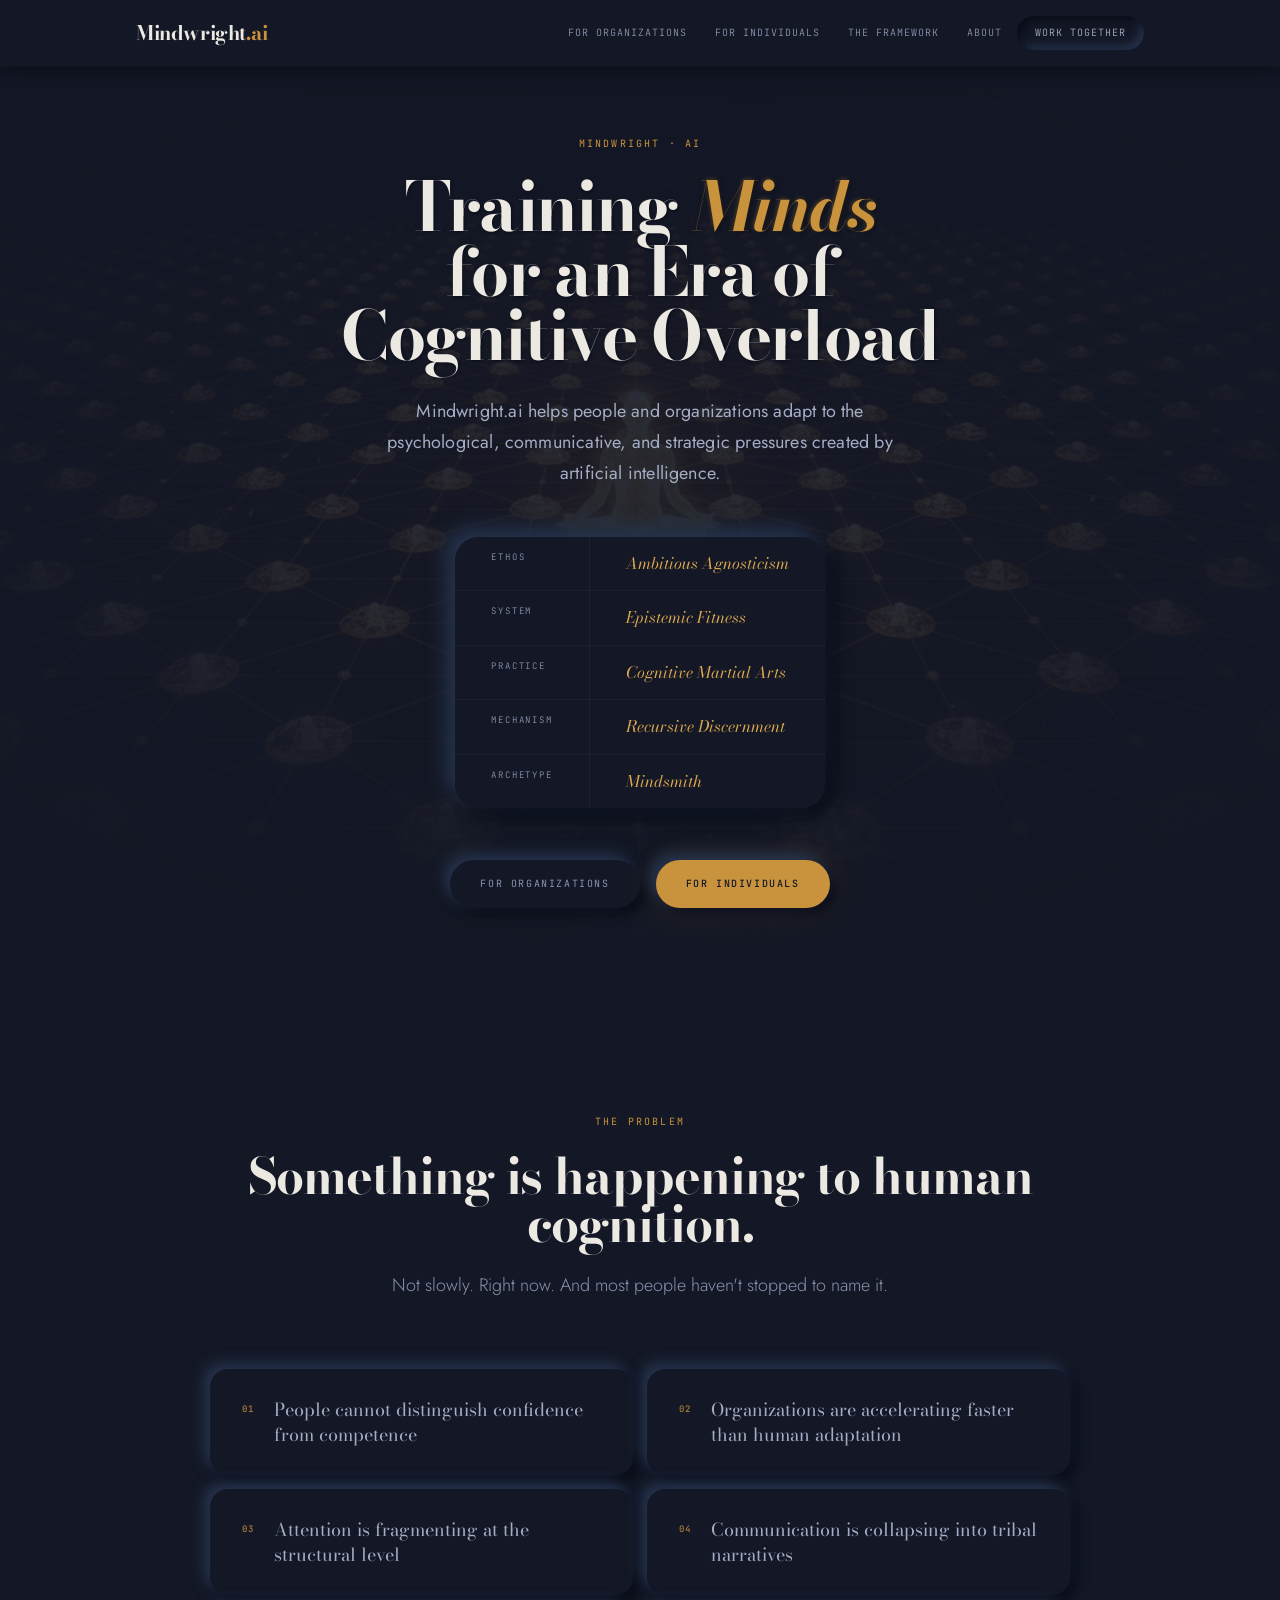
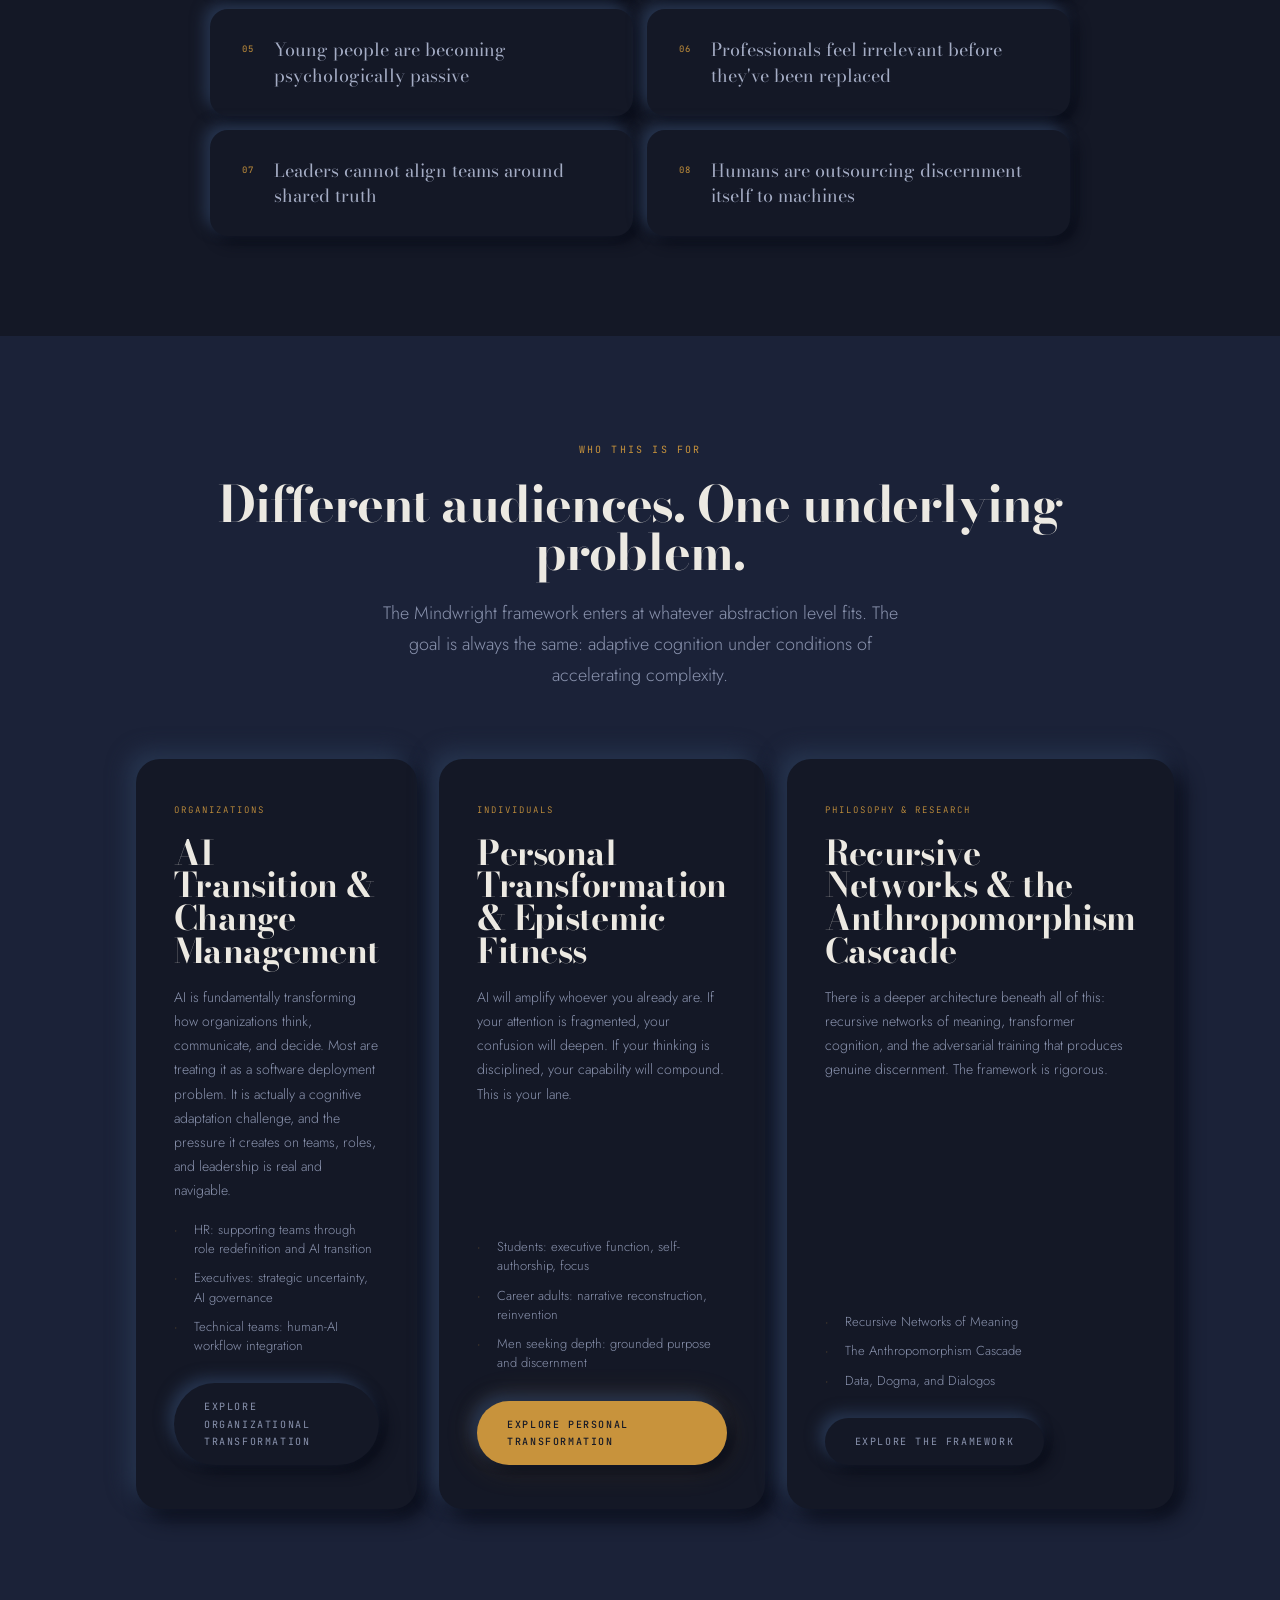
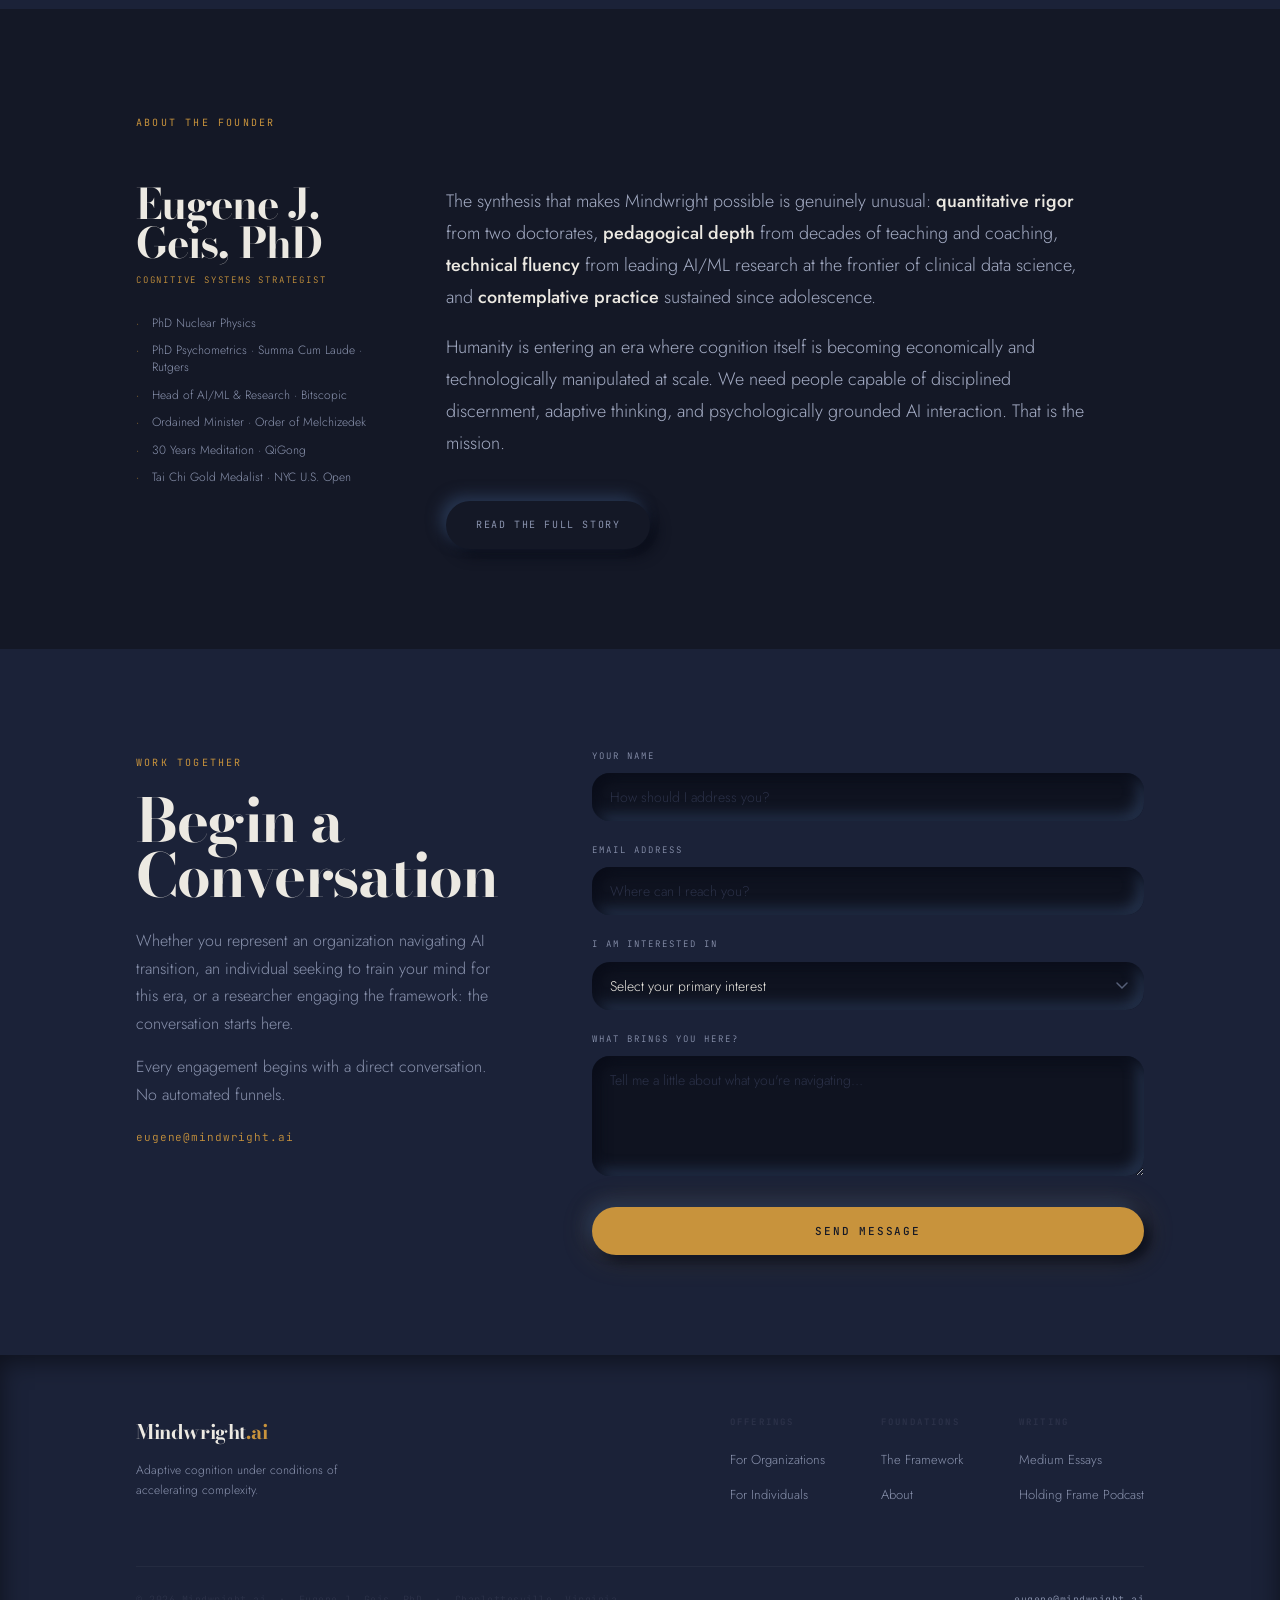
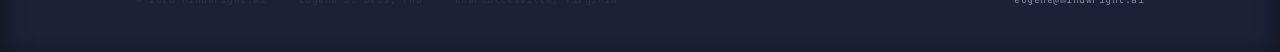
==== index.html @ 3fcb7952 "Reframe messaging, fix contrast, reduce hero scale, fix italic legibility - Reframe org card and HR " ====
<!DOCTYPE html>
<html lang="en">
<head>
  <meta charset="UTF-8">
  <meta name="viewport" content="width=device-width, initial-scale=1.0">
  <title>Mindwright.ai — Adaptive Cognition for the AI Era</title>
  <meta name="description" content="Mindwright.ai helps people and organizations adapt to the psychological, communicative, and strategic pressures created by artificial intelligence.">
  <meta property="og:title" content="Mindwright.ai — Adaptive Cognition for the AI Era">
  <meta property="og:description" content="Training minds for an era of cognitive overload. Epistemic fitness for individuals and organizations.">
  <meta property="og:image" content="https://mindwright.ai/assets/images/hero-home.png">
  <meta property="og:type" content="website">
  <link rel="preconnect" href="https://fonts.googleapis.com">
  <link rel="preconnect" href="https://fonts.gstatic.com" crossorigin>
  <link href="https://fonts.googleapis.com/css2?family=Bodoni+Moda:ital,opsz,wght@0,6..96,400;0,6..96,700;0,6..96,900;1,6..96,400;1,6..96,700&family=Jost:wght@300;400;500&family=JetBrains+Mono:wght@400;500&display=swap" rel="stylesheet">
  <link rel="stylesheet" href="css/style.css">
</head>
<body>

<!-- ═══ NAV ═══ -->
<nav class="site-nav" id="siteNav">
  <div class="nav-inner">
    <a href="index.html" class="nav-brand">Mindwright<span>.ai</span></a>
    <button class="nav-toggle" id="navToggle">Menu</button>
    <ul class="nav-links" id="navLinks">
      <li><a href="organizations.html">For Organizations</a></li>
      <li><a href="personal.html">For Individuals</a></li>
      <li><a href="framework.html">The Framework</a></li>
      <li><a href="about.html">About</a></li>
      <li class="nav-cta"><a href="#contact">Work Together</a></li>
    </ul>
  </div>
</nav>

<!-- ═══ HERO ═══ -->
<section class="hero">
  <div class="hero-bg" style="background-image: url('assets/images/hero-home.png');"></div>
  <div class="container hero-body">
    <div class="eyebrow">Mindwright &middot; ai</div>
    <h1 class="hero-title">
      Training <em>Minds</em><br>
      for an Era of<br>
      Cognitive Overload
    </h1>
    <p class="hero-sub">
      Mindwright.ai helps people and organizations adapt to the psychological,
      communicative, and strategic pressures created by artificial intelligence.
    </p>

    <div class="stack-table" role="table" aria-label="The Mindwright Framework">
      <div class="stack-cell" role="rowheader">Ethos</div>
      <div class="stack-cell" role="cell">Ambitious Agnosticism</div>
      <div class="stack-cell" role="rowheader">System</div>
      <div class="stack-cell" role="cell">Epistemic Fitness</div>
      <div class="stack-cell" role="rowheader">Practice</div>
      <div class="stack-cell" role="cell">Cognitive Martial Arts</div>
      <div class="stack-cell" role="rowheader">Mechanism</div>
      <div class="stack-cell" role="cell">Recursive Discernment</div>
      <div class="stack-cell stack-row-last" role="rowheader">Archetype</div>
      <div class="stack-cell stack-row-last" role="cell">Mindsmith</div>
    </div>

    <div class="btn-group">
      <a href="organizations.html" class="btn btn--ghost">For Organizations</a>
      <a href="personal.html" class="btn btn--primary">For Individuals</a>
    </div>
  </div>
</section>

<!-- ═══ THE PROBLEM ═══ -->
<section class="section">
  <div class="container">
    <div class="section-head">
      <div class="eyebrow">The Problem</div>
      <h2>Something is happening to human cognition.</h2>
      <p>Not slowly. Right now. And most people haven't stopped to name it.</p>
    </div>
    <div class="problem-grid">
      <div class="problem-item">
        <span class="problem-marker">01</span>
        <p>People cannot distinguish confidence from competence</p>
      </div>
      <div class="problem-item">
        <span class="problem-marker">02</span>
        <p>Organizations are accelerating faster than human adaptation</p>
      </div>
      <div class="problem-item">
        <span class="problem-marker">03</span>
        <p>Attention is fragmenting at the structural level</p>
      </div>
      <div class="problem-item">
        <span class="problem-marker">04</span>
        <p>Communication is collapsing into tribal narratives</p>
      </div>
      <div class="problem-item">
        <span class="problem-marker">05</span>
        <p>Young people are becoming psychologically passive</p>
      </div>
      <div class="problem-item">
        <span class="problem-marker">06</span>
        <p>Professionals feel irrelevant before they've been replaced</p>
      </div>
      <div class="problem-item">
        <span class="problem-marker">07</span>
        <p>Leaders cannot align teams around shared truth</p>
      </div>
      <div class="problem-item">
        <span class="problem-marker">08</span>
        <p>Humans are outsourcing discernment itself to machines</p>
      </div>
    </div>
  </div>
</section>

<!-- ═══ WHO THIS IS FOR ═══ -->
<section class="section section--dark">
  <div class="container">
    <div class="section-head">
      <div class="eyebrow">Who This Is For</div>
      <h2>Different audiences. One underlying problem.</h2>
      <p>The Mindwright framework enters at whatever abstraction level fits. The goal is always the same: adaptive cognition under conditions of accelerating complexity.</p>
    </div>
    <div class="card-grid">

      <div class="card">
        <div class="card-tag">Organizations</div>
        <h3>AI Transition &amp; Change Management</h3>
        <p>AI is fundamentally transforming how organizations think, communicate, and decide. Most are treating it as a software deployment problem. It is actually a cognitive adaptation challenge, and the pressure it creates on teams, roles, and leadership is real and navigable.</p>
        <ul>
          <li>HR: supporting teams through role redefinition and AI transition</li>
          <li>Executives: strategic uncertainty, AI governance</li>
          <li>Technical teams: human-AI workflow integration</li>
        </ul>
        <a href="organizations.html" class="btn btn--ghost">Explore Organizational Transformation</a>
      </div>

      <div class="card">
        <div class="card-tag">Individuals</div>
        <h3>Personal Transformation &amp; Epistemic Fitness</h3>
        <p>AI will amplify whoever you already are. If your attention is fragmented, your confusion will deepen. If your thinking is disciplined, your capability will compound. This is your lane.</p>
        <ul>
          <li>Students: executive function, self-authorship, focus</li>
          <li>Career adults: narrative reconstruction, reinvention</li>
          <li>Men seeking depth: grounded purpose and discernment</li>
        </ul>
        <a href="personal.html" class="btn btn--primary">Explore Personal Transformation</a>
      </div>

      <div class="card">
        <div class="card-tag">Philosophy &amp; Research</div>
        <h3>Recursive Networks &amp; the Anthropomorphism Cascade</h3>
        <p>There is a deeper architecture beneath all of this: recursive networks of meaning, transformer cognition, and the adversarial training that produces genuine discernment. The framework is rigorous.</p>
        <ul>
          <li>Recursive Networks of Meaning</li>
          <li>The Anthropomorphism Cascade</li>
          <li>Data, Dogma, and Dialogos</li>
        </ul>
        <a href="framework.html" class="btn btn--ghost">Explore the Framework</a>
      </div>

    </div>
  </div>
</section>

<!-- ═══ ABOUT THE FOUNDER ═══ -->
<section class="section">
  <div class="container">
    <div class="eyebrow text-center">About the Founder</div>
    <div class="about-strip mt-32">
      <div class="about-strip-meta">
        <div class="name">Eugene J.<br>Geis, PhD</div>
        <div class="title-tag">Cognitive Systems Strategist</div>
        <ul class="cred-list">
          <li>PhD Nuclear Physics</li>
          <li>PhD Psychometrics &middot; Summa Cum Laude &middot; Rutgers</li>
          <li>Head of AI/ML &amp; Research &middot; Bitscopic</li>
          <li>Ordained Minister &middot; Order of Melchizedek</li>
          <li>30 Years Meditation &middot; QiGong</li>
          <li>Tai Chi Gold Medalist &middot; NYC U.S. Open</li>
        </ul>
      </div>
      <div class="about-strip-text">
        <p>
          The synthesis that makes Mindwright possible is genuinely unusual:
          <strong>quantitative rigor</strong> from two doctorates,
          <strong>pedagogical depth</strong> from decades of teaching and coaching,
          <strong>technical fluency</strong> from leading AI/ML research at the frontier of clinical data science,
          and <strong>contemplative practice</strong> sustained since adolescence.
        </p>
        <p>
          Humanity is entering an era where cognition itself is becoming economically and technologically manipulated at scale. We need people capable of disciplined discernment, adaptive thinking, and psychologically grounded AI interaction. That is the mission.
        </p>
        <a href="about.html" class="btn btn--ghost mt-24">Read the Full Story</a>
      </div>
    </div>
  </div>
</section>

<!-- ═══ CONTACT ═══ -->
<section class="section section--dark" id="contact">
  <div class="container">
    <div class="contact-wrap">
      <div class="contact-intro">
        <div class="eyebrow">Work Together</div>
        <h2>Begin a Conversation</h2>
        <p>
          Whether you represent an organization navigating AI transition, an individual seeking to train your mind for this era, or a researcher engaging the framework: the conversation starts here.
        </p>
        <p>
          Every engagement begins with a direct conversation. No automated funnels.
        </p>
        <a href="mailto:eugene@mindwright.ai" class="email-link">eugene@mindwright.ai</a>
      </div>
      <div>
        <form id="contactForm">
          <div class="form-field">
            <label for="name">Your Name</label>
            <input type="text" id="name" name="name" required placeholder="How should I address you?">
          </div>
          <div class="form-field">
            <label for="email">Email Address</label>
            <input type="email" id="email" name="email" required placeholder="Where can I reach you?">
          </div>
          <div class="form-field">
            <label for="interest">I am interested in</label>
            <select id="interest" name="interest">
              <option value="">Select your primary interest</option>
              <option value="Organizational transformation">Organizational transformation</option>
              <option value="Executive coaching">Executive coaching</option>
              <option value="AI change management">AI change management</option>
              <option value="Student development">Student development</option>
              <option value="Career transformation">Career transformation</option>
              <option value="Cognitive martial arts / personal practice">Cognitive martial arts / personal practice</option>
              <option value="Speaking engagement">Speaking engagement</option>
              <option value="Workshop">Workshop</option>
              <option value="Research / framework">Research / framework</option>
            </select>
          </div>
          <div class="form-field">
            <label for="message">What brings you here?</label>
            <textarea id="message" name="message" rows="4" placeholder="Tell me a little about what you're navigating&hellip;"></textarea>
          </div>
          <button type="submit" class="btn btn--primary form-btn" id="submitBtn">Send Message</button>
        </form>
        <div class="form-success" id="formSuccess">
          <h3>Message received.</h3>
          <p>Thank you for reaching out. I will be in touch within 24 hours to continue this conversation.</p>
        </div>
        <div class="form-error" id="formError">
          <h3>Something went wrong.</h3>
          <p>Please try again, or email directly at <a href="mailto:eugene@mindwright.ai">eugene@mindwright.ai</a>.</p>
        </div>
      </div>
    </div>
  </div>
</section>

<!-- ═══ FOOTER ═══ -->
<footer class="site-footer">
  <div class="container">
    <div class="footer-inner">
      <div class="footer-brand">
        <div class="brand-name">Mindwright<span>.ai</span></div>
        <p>Adaptive cognition under conditions of accelerating complexity.</p>
      </div>
      <nav class="footer-nav" aria-label="Footer navigation">
        <div class="footer-nav-col">
          <h4>Offerings</h4>
          <ul>
            <li><a href="organizations.html">For Organizations</a></li>
            <li><a href="personal.html">For Individuals</a></li>
          </ul>
        </div>
        <div class="footer-nav-col">
          <h4>Foundations</h4>
          <ul>
            <li><a href="framework.html">The Framework</a></li>
            <li><a href="about.html">About</a></li>
          </ul>
        </div>
        <div class="footer-nav-col">
          <h4>Writing</h4>
          <ul>
            <li><a href="https://medium.com/@eugene.geis" target="_blank" rel="noopener">Medium Essays</a></li>
            <li><a href="https://holdingframepodcast.com" target="_blank" rel="noopener">Holding Frame Podcast</a></li>
          </ul>
        </div>
      </nav>
    </div>
    <div class="footer-bottom">
      <p>&copy; 2026 Mindwright.ai &nbsp;&middot;&nbsp; Eugene J. Geis, PhD &nbsp;&middot;&nbsp; Charlottesville, Virginia</p>
      <p><a href="mailto:eugene@mindwright.ai">eugene@mindwright.ai</a></p>
    </div>
  </div>
</footer>

<script src="js/main.js"></script>
</body>
</html>
---- css/style.css ----
/* Mindwright.ai — Dark Neumorphism v2 */
/* Typography: Bodoni Moda (display) · Jost (body) · JetBrains Mono (labels) */

/* ── TOKENS ──────────────────────────────────────────── */
:root {
  /* ─ Surface stack ─────────────────────────────────── */
  /* All raised elements share --bg; shadow extrudes them  */
  --bg:             #141826;   /* page floor                    */
  --surface:        #1b2238;   /* lifted sections / nav mobile  */
  --surface-inset:  #0f1320;   /* concave inputs / troughs      */

  /* ─ Neumorphic shadow pair ────────────────────────── */
  /* Spread must straddle --bg with clear differential    */
  --neu-light:      #26344e;   /* highlight face (top-left)     */
  --neu-dark:       #090c18;   /* shadow face (bottom-right)    */

  /* ─ Shadow scales (convex raised) ────────────────── */
  --shadow-xs: -3px -3px 7px var(--neu-light),   3px  3px  7px var(--neu-dark);
  --shadow-sm: -6px -6px 14px var(--neu-light),  6px  6px 14px var(--neu-dark);
  --shadow-md: -9px -9px 20px var(--neu-light),  9px  9px 20px var(--neu-dark);
  --shadow-lg:-13px-13px 28px var(--neu-light), 13px 13px 28px var(--neu-dark);

  /* ─ Inset (concave / pressed) ────────────────────── */
  --inset-sm: inset  4px  4px  9px var(--neu-dark), inset -4px -4px  9px var(--neu-light);
  --inset-md: inset  6px  6px 14px var(--neu-dark), inset -6px -6px 14px var(--neu-light);

  /* ─ Amber ────────────────────────────────────────── */
  --amber:        #c8933c;
  --amber-light:  #dba84f;
  --amber-dim:    rgba(200, 147, 60, 0.10);
  --amber-border: rgba(200, 147, 60, 0.28);
  --amber-glow:   0 0 32px rgba(200, 147, 60, 0.22);

  /* ─ Text ─────────────────────────────────────────── */
  --text:       #ece9e2;   /* warm near-white — 13:1 on --bg   */
  --text-mid:   #a4acc4;   /* medium — 6.5:1 on --bg           */
  --text-muted: #8a93ae;   /* muted — 5.2:1 on --bg (WCAG AA)  */
  --text-dim:   #2b3148;   /* very dim — ornamental only       */

  /* ─ Fonts ────────────────────────────────────────── */
  --font-display: 'Bodoni Moda', 'Times New Roman', Georgia, serif;
  --font-body:    'Jost', system-ui, sans-serif;
  --font-mono:    'JetBrains Mono', 'Consolas', monospace;

  /* ─ Geometry ─────────────────────────────────────── */
  --radius-sm:  10px;
  --radius:     18px;
  --radius-lg:  24px;
  --radius-xl:  32px;
  --radius-pill: 999px;

  /* ─ Layout ───────────────────────────────────────── */
  --max-w:    1080px;
  --max-text: 720px;

  /* ─ Motion ───────────────────────────────────────── */
  --ease:     cubic-bezier(0.22, 0.61, 0.36, 1);
  --ease-out: cubic-bezier(0.16, 1, 0.3, 1);
  --dur-fast: 160ms;
  --dur-mid:  250ms;
  --dur-slow: 380ms;
}

/* ── RESET ───────────────────────────────────────────── */
*, *::before, *::after { box-sizing: border-box; margin: 0; padding: 0; }
html { -webkit-font-smoothing: antialiased; -moz-osx-font-smoothing: grayscale; scroll-behavior: smooth; }
body {
  background: var(--bg);
  color: var(--text);
  font-family: var(--font-body);
  font-weight: 300;
  font-size: 15px;
  line-height: 1.72;
  overflow-x: hidden;
}
img { display: block; max-width: 100%; }
a { color: inherit; text-decoration: none; cursor: pointer; }
ul, ol { list-style: none; }

/* ── LAYOUT ──────────────────────────────────────────── */
.container {
  max-width: var(--max-w);
  margin: 0 auto;
  padding: 0 36px;
}
.container--text {
  max-width: var(--max-text);
  margin: 0 auto;
  padding: 0 36px;
}
@media (max-width: 600px) {
  .container, .container--text { padding: 0 22px; }
}

/* ── NAV ─────────────────────────────────────────────── */
.site-nav {
  position: fixed;
  top: 0; left: 0; right: 0;
  z-index: 100;
  background: var(--bg);
  box-shadow: 0 4px 20px var(--neu-dark), 0 1px 0 rgba(255,255,255,0.03);
  transition: box-shadow var(--dur-slow) var(--ease);
}
.site-nav.scrolled {
  box-shadow: 0 6px 28px var(--neu-dark), 0 1px 0 var(--amber-border), var(--amber-glow);
}
.nav-inner {
  max-width: var(--max-w);
  margin: 0 auto;
  padding: 0 36px;
  height: 66px;
  display: flex;
  align-items: center;
}
.nav-brand {
  font-family: var(--font-display);
  font-size: 20px;
  font-weight: 700;
  letter-spacing: -0.02em;
  color: var(--text);
  flex-shrink: 0;
  margin-right: auto;
}
.nav-brand span { color: var(--amber); }
.nav-links {
  display: flex;
  align-items: center;
  gap: 2px;
}
.nav-links li a {
  font-family: var(--font-mono);
  font-size: 10px;
  letter-spacing: 0.10em;
  text-transform: uppercase;
  color: var(--text-muted);
  padding: 8px 13px;
  border-radius: var(--radius-sm);
  transition: color var(--dur-fast), box-shadow var(--dur-mid) var(--ease);
  white-space: nowrap;
  display: block;
}
.nav-links li a:hover,
.nav-links li a.active {
  color: var(--text-mid);
  box-shadow: var(--inset-sm);
}
.nav-links .nav-cta a {
  color: var(--amber);
  box-shadow: var(--shadow-xs);
  border-radius: var(--radius-pill);
  padding: 8px 18px;
}
.nav-links .nav-cta a:hover {
  color: var(--amber-light);
  box-shadow: var(--shadow-sm), var(--amber-glow);
}
.nav-toggle {
  display: none;
  background: var(--bg);
  border: none;
  color: var(--text-muted);
  padding: 8px 16px;
  font-family: var(--font-mono);
  font-size: 9px;
  font-weight: 500;
  letter-spacing: 0.16em;
  text-transform: uppercase;
  cursor: pointer;
  border-radius: var(--radius-sm);
  box-shadow: var(--shadow-xs);
  transition: box-shadow var(--dur-fast), color var(--dur-fast);
}
.nav-toggle:active { box-shadow: var(--inset-sm); color: var(--text); }
@media (max-width: 860px) {
  .nav-toggle { display: block; }
  .nav-links {
    display: none;
    position: absolute;
    top: 66px; left: 0; right: 0;
    background: var(--surface);
    box-shadow: var(--shadow-md);
    flex-direction: column;
    align-items: stretch;
    padding: 16px 0;
    gap: 0;
  }
  .nav-links.open { display: flex; }
  .nav-links li a {
    padding: 14px 32px;
    border-radius: 0;
    box-shadow: none;
    font-size: 11px;
  }
  .nav-links li a:hover,
  .nav-links li a.active { box-shadow: none; color: var(--amber); background: rgba(200,147,60,0.06); }
  .nav-links .nav-cta { padding: 12px 24px; }
  .nav-links .nav-cta a { border-radius: var(--radius-pill); box-shadow: var(--shadow-xs); text-align: center; }
  .nav-inner { padding: 0 22px; }
}

/* ── DIVIDER RULE ────────────────────────────────────── */
.rule {
  display: flex;
  align-items: center;
  gap: 16px;
  opacity: 0.40;
}
.rule::before, .rule::after {
  content: '';
  flex: 1;
  height: 1px;
  background: linear-gradient(to right, transparent, var(--amber), transparent);
}
.rule-dot {
  width: 6px; height: 6px;
  border-radius: 50%;
  background: var(--bg);
  flex-shrink: 0;
  box-shadow: var(--shadow-xs);
}

/* ── EYEBROW ─────────────────────────────────────────── */
.eyebrow {
  display: inline-block;
  font-family: var(--font-mono);
  font-size: 10px;
  font-weight: 400;
  letter-spacing: 0.22em;
  text-transform: uppercase;
  color: var(--amber);
  margin-bottom: 22px;
}

/* ── HERO ────────────────────────────────────────────── */
.hero {
  min-height: 100vh;
  display: flex;
  flex-direction: column;
  justify-content: center;
  padding-top: 130px;
  padding-bottom: 100px;
  position: relative;
  overflow: hidden;
}
.hero--short {
  min-height: 54vh;
  padding-top: 148px;
  padding-bottom: 76px;
}
.hero-bg {
  position: absolute;
  inset: 0;
  background-size: cover;
  background-position: center;
  opacity: 0.09;
  z-index: 0;
}
.hero-bg::after {
  content: '';
  position: absolute;
  inset: 0;
  background:
    radial-gradient(ellipse 80% 60% at 50% 50%, transparent 30%, var(--bg) 80%),
    linear-gradient(to bottom, var(--bg) 0%, transparent 25%, transparent 70%, var(--bg) 100%);
}
.hero-body {
  position: relative;
  z-index: 1;
  text-align: center;
}

/* Hero title — Bodoni Moda, editorial scale */
.hero-title {
  font-family: var(--font-display);
  font-size: clamp(36px, 5.5vw, 68px);
  font-weight: 700;
  line-height: 0.95;
  letter-spacing: -0.025em;
  margin-bottom: 28px;
  /* Subtle neumorphic text relief */
  text-shadow:
    -1px -1px 0 rgba(255,255,255,0.03),
     1px  1px 3px var(--neu-dark);
}
.hero-title em {
  font-style: italic;
  font-weight: 700;
  color: var(--amber);
  text-shadow:
    -1px -1px 4px rgba(200, 147, 60, 0.30),
     1px  1px 4px rgba(0, 0, 0, 0.5);
}

/* Hero subtitle — Jost, readable */
.hero-sub {
  font-family: var(--font-body);
  font-size: clamp(15px, 1.8vw, 18px);
  font-weight: 400;
  color: var(--text-mid);
  max-width: 540px;
  margin: 0 auto 48px;
  line-height: 1.72;
  letter-spacing: 0.01em;
}

/* ── FRAMEWORK STACK ─────────────────────────────────── */
.stack-table {
  display: inline-grid;
  grid-template-columns: auto auto;
  overflow: hidden;
  margin: 0 auto 52px;
  text-align: left;
  border-radius: var(--radius-lg);
  box-shadow: var(--shadow-md);
  background: var(--bg);
}
.stack-cell {
  padding: 13px 36px;
  background: var(--bg);
  border-bottom: 1px solid rgba(255,255,255,0.035);
}
.stack-row-last { border-bottom: none; }
.stack-cell:nth-child(odd) {
  font-family: var(--font-mono);
  font-size: 9px;
  letter-spacing: 0.20em;
  text-transform: uppercase;
  color: var(--text-muted);
  border-right: 1px solid rgba(255,255,255,0.04);
  min-width: 130px;
}
.stack-cell:nth-child(even) {
  font-family: var(--font-display);
  font-size: 16px;
  font-weight: 400;
  font-style: italic;
  color: var(--amber-light);
}
@media (max-width: 480px) {
  .stack-table { grid-template-columns: 1fr; border-radius: var(--radius); }
  .stack-cell:nth-child(odd) { border-right: none; padding-bottom: 4px; padding-top: 16px; }
  .stack-cell:nth-child(even) { padding-top: 2px; }
}

/* ── BUTTONS ─────────────────────────────────────────── */
.btn {
  display: inline-flex;
  align-items: center;
  gap: 8px;
  font-family: var(--font-mono);
  font-size: 10px;
  font-weight: 400;
  letter-spacing: 0.16em;
  text-transform: uppercase;
  padding: 15px 30px;
  border-radius: var(--radius-pill);
  border: none;
  cursor: pointer;
  transition:
    box-shadow var(--dur-mid) var(--ease-out),
    transform   var(--dur-fast) var(--ease),
    color       var(--dur-fast),
    background  var(--dur-fast);
}
.btn--primary {
  background: var(--amber);
  color: var(--bg);
  font-weight: 500;
  box-shadow: var(--shadow-sm), var(--amber-glow);
}
.btn--primary:hover {
  background: var(--amber-light);
  box-shadow: var(--shadow-md), 0 0 44px rgba(200, 147, 60, 0.32);
  transform: translateY(-2px);
}
.btn--primary:active {
  box-shadow: var(--inset-sm);
  transform: translateY(0);
}
.btn--ghost {
  background: var(--bg);
  color: var(--text-muted);
  box-shadow: var(--shadow-sm);
}
.btn--ghost:hover {
  color: var(--amber);
  box-shadow: var(--shadow-md), 0 0 24px rgba(200, 147, 60, 0.12);
  transform: translateY(-1px);
}
.btn--ghost:active {
  box-shadow: var(--inset-sm);
  color: var(--text-mid);
  transform: translateY(0);
}
.btn-group {
  display: flex;
  flex-wrap: wrap;
  gap: 16px;
  justify-content: center;
}

/* ── SECTIONS ────────────────────────────────────────── */
.section { padding: 100px 0; }
.section--tight { padding: 68px 0; }
.section--dark { background: var(--surface); }
.section-head {
  text-align: center;
  margin-bottom: 68px;
}
.section-head h2 {
  font-family: var(--font-display);
  font-size: clamp(28px, 4vw, 50px);
  font-weight: 700;
  line-height: 0.96;
  letter-spacing: -0.022em;
  margin-bottom: 22px;
}
.section-head p {
  font-family: var(--font-body);
  font-size: clamp(15px, 1.8vw, 18px);
  color: var(--text-muted);
  max-width: 520px;
  margin: 0 auto;
  line-height: 1.72;
}

/* ── PROBLEM GRID ────────────────────────────────────── */
.problem-grid {
  display: grid;
  grid-template-columns: repeat(2, 1fr);
  gap: 14px;
  max-width: 860px;
  margin: 0 auto;
}
.problem-item {
  background: var(--bg);
  padding: 28px 32px;
  display: flex;
  gap: 20px;
  align-items: flex-start;
  border-radius: var(--radius);
  box-shadow: var(--shadow-sm);
  transition: box-shadow var(--dur-mid) var(--ease-out), transform var(--dur-fast);
}
.problem-item:hover {
  box-shadow: var(--shadow-md), 0 0 24px rgba(200, 147, 60, 0.08);
  transform: translateY(-2px);
}
.problem-marker {
  font-family: var(--font-mono);
  font-size: 9px;
  font-weight: 500;
  letter-spacing: 0.10em;
  color: var(--amber);
  margin-top: 5px;
  flex-shrink: 0;
  opacity: 0.85;
}
.problem-item p {
  font-family: var(--font-display);
  font-size: 18px;
  font-weight: 400;
  color: var(--text-mid);
  line-height: 1.40;
}
@media (max-width: 640px) {
  .problem-grid { grid-template-columns: 1fr; }
}

/* ── PERSONA / FEATURE CARDS ─────────────────────────── */
.card-grid {
  display: grid;
  grid-template-columns: repeat(3, 1fr);
  gap: 22px;
}
.card-grid--2 { grid-template-columns: repeat(2, 1fr); }
@media (max-width: 820px) {
  .card-grid, .card-grid--2 { grid-template-columns: 1fr; }
}
.card {
  background: var(--bg);
  border-radius: var(--radius-lg);
  padding: 44px 38px;
  display: flex;
  flex-direction: column;
  gap: 18px;
  box-shadow: var(--shadow-md);
  transition: box-shadow var(--dur-mid) var(--ease-out), transform var(--dur-fast);
}
.card:hover {
  box-shadow: var(--shadow-lg), 0 0 40px rgba(200, 147, 60, 0.10);
  transform: translateY(-4px);
}
.card-tag {
  font-family: var(--font-mono);
  font-size: 9px;
  letter-spacing: 0.22em;
  text-transform: uppercase;
  color: var(--amber);
}
.card h3 {
  font-family: var(--font-display);
  font-size: clamp(26px, 3.2vw, 34px);
  font-weight: 700;
  line-height: 0.96;
  letter-spacing: -0.02em;
}
.card p {
  font-family: var(--font-body);
  font-size: 14px;
  color: var(--text-muted);
  line-height: 1.72;
  flex: 1;
}
.card ul { display: flex; flex-direction: column; gap: 10px; }
.card ul li {
  font-size: 13px;
  color: var(--text-muted);
  padding-left: 20px;
  position: relative;
  line-height: 1.48;
}
.card ul li::before {
  content: '·';
  position: absolute;
  left: 0;
  color: var(--amber);
  opacity: 0.6;
}
.card .btn { margin-top: 10px; align-self: flex-start; }

/* ── ABOUT STRIP ─────────────────────────────────────── */
.about-strip {
  display: grid;
  grid-template-columns: 230px 1fr;
  gap: 80px;
  align-items: start;
}
@media (max-width: 760px) { .about-strip { grid-template-columns: 1fr; gap: 36px; } }
.about-strip-meta .name {
  font-family: var(--font-display);
  font-size: clamp(28px, 3.8vw, 42px);
  font-weight: 700;
  line-height: 0.93;
  letter-spacing: -0.025em;
  margin-bottom: 10px;
}
.about-strip-meta .title-tag {
  font-family: var(--font-mono);
  font-size: 9px;
  letter-spacing: 0.20em;
  text-transform: uppercase;
  color: var(--amber);
  margin-bottom: 26px;
}
.about-strip-meta .cred-list { display: flex; flex-direction: column; gap: 10px; }
.about-strip-meta .cred-list li {
  font-size: 12px;
  color: var(--text-muted);
  padding-left: 16px;
  position: relative;
  line-height: 1.45;
}
.about-strip-meta .cred-list li::before {
  content: '·';
  position: absolute;
  left: 0;
  color: var(--amber);
}
.about-strip-text p {
  font-family: var(--font-body);
  font-size: clamp(15px, 1.8vw, 18px);
  color: var(--text-mid);
  line-height: 1.78;
  margin-bottom: 18px;
  max-width: 640px;
}
.about-strip-text p:last-child { margin-bottom: 0; }
.about-strip-text strong { color: var(--text); font-weight: 500; }

/* ── CONTACT ─────────────────────────────────────────── */
.contact-wrap {
  display: grid;
  grid-template-columns: 1fr 1.5fr;
  gap: 88px;
  align-items: start;
}
@media (max-width: 820px) { .contact-wrap { grid-template-columns: 1fr; gap: 44px; } }
.contact-intro h2 {
  font-family: var(--font-display);
  font-size: clamp(36px, 5vw, 60px);
  font-weight: 700;
  line-height: 0.92;
  letter-spacing: -0.025em;
  margin-bottom: 24px;
}
.contact-intro p {
  font-family: var(--font-body);
  font-size: 16px;
  color: var(--text-muted);
  line-height: 1.72;
  margin-bottom: 16px;
}
.contact-intro .email-link {
  font-family: var(--font-mono);
  font-size: 11px;
  letter-spacing: 0.08em;
  color: var(--amber);
  transition: color var(--dur-fast);
}
.contact-intro .email-link:hover { color: var(--amber-light); }

/* Form */
.form-field { margin-bottom: 22px; }
.form-field label {
  display: block;
  font-family: var(--font-mono);
  font-size: 9px;
  letter-spacing: 0.22em;
  text-transform: uppercase;
  color: var(--text-muted);
  margin-bottom: 9px;
}
.form-field input,
.form-field textarea,
.form-field select {
  width: 100%;
  background: var(--surface-inset);
  border: none;
  color: var(--text);
  font-family: var(--font-body);
  font-size: 14px;
  font-weight: 300;
  padding: 14px 18px;
  border-radius: var(--radius);
  box-shadow: var(--inset-md);
  transition: box-shadow var(--dur-mid) var(--ease-out);
  outline: none;
  appearance: none;
  -webkit-appearance: none;
}
.form-field input:focus,
.form-field textarea:focus,
.form-field select:focus {
  box-shadow: var(--inset-md), 0 0 0 1.5px var(--amber-border), var(--amber-glow);
}
.form-field select {
  background-image: url("data:image/svg+xml,%3Csvg xmlns='http://www.w3.org/2000/svg' width='12' height='8' viewBox='0 0 12 8'%3E%3Cpath d='M1 1l5 5 5-5' stroke='%2358617a' stroke-width='1.5' fill='none' stroke-linecap='round'/%3E%3C/svg%3E");
  background-color: var(--surface-inset);
  background-repeat: no-repeat;
  background-position: right 16px center;
  padding-right: 40px;
  cursor: pointer;
}
.form-field select option { background: var(--surface); color: var(--text); }
.form-field textarea { resize: vertical; min-height: 120px; }
.form-field input::placeholder,
.form-field textarea::placeholder { color: var(--text-dim); }
.form-btn { width: 100%; justify-content: center; font-size: 11px; padding: 17px 28px; }
.form-success, .form-error {
  display: none;
  text-align: center;
  padding: 48px 20px;
}
.form-success h3, .form-error h3 {
  font-family: var(--font-display);
  font-size: 30px;
  font-weight: 700;
  margin-bottom: 12px;
}
.form-success h3 { color: var(--amber-light); }
.form-error h3 { color: #c84444; }
.form-success p, .form-error p {
  font-size: 14px;
  color: var(--text-muted);
  line-height: 1.7;
}

/* ── 7 STEPS ─────────────────────────────────────────── */
.steps {
  max-width: 780px;
  margin: 0 auto;
  display: flex;
  flex-direction: column;
  gap: 16px;
}
.step {
  display: flex;
  gap: 36px;
  padding: 38px 42px;
  border-radius: var(--radius-lg);
  background: var(--bg);
  box-shadow: var(--shadow-sm);
  position: relative;
  transition: box-shadow var(--dur-mid) var(--ease-out), transform var(--dur-fast);
}
.step:hover {
  box-shadow: var(--shadow-md), 0 0 28px rgba(200, 147, 60, 0.08);
  transform: translateY(-2px);
}
.step-num {
  width: 52px; height: 52px;
  flex-shrink: 0;
  display: flex;
  align-items: center;
  justify-content: center;
  background: var(--bg);
  border-radius: 50%;
  box-shadow: var(--shadow-xs);
  font-family: var(--font-mono);
  font-size: 11px;
  letter-spacing: 0.08em;
  color: var(--amber);
}
.step-meta { flex: 1; }
.step-label {
  font-family: var(--font-mono);
  font-size: 9px;
  letter-spacing: 0.26em;
  text-transform: uppercase;
  color: var(--amber);
  margin-bottom: 10px;
  opacity: 0.70;
}
.step h3 {
  font-family: var(--font-display);
  font-size: clamp(19px, 2.4vw, 26px);
  font-weight: 700;
  line-height: 1.10;
  letter-spacing: -0.018em;
  margin-bottom: 12px;
}
.step p {
  font-family: var(--font-body);
  font-size: 14px;
  color: var(--text-muted);
  line-height: 1.72;
}
@media (max-width: 640px) { .step { padding: 28px 24px; gap: 20px; } }

/* ── SERVICES ────────────────────────────────────────── */
.services-grid {
  display: grid;
  grid-template-columns: repeat(3, 1fr);
  gap: 22px;
}
@media (max-width: 820px) { .services-grid { grid-template-columns: 1fr; } }
.service-item {
  background: var(--bg);
  padding: 46px 38px;
  border-radius: var(--radius-lg);
  box-shadow: var(--shadow-sm);
  transition: box-shadow var(--dur-mid) var(--ease-out), transform var(--dur-fast);
}
.service-item:hover {
  box-shadow: var(--shadow-md), 0 0 32px rgba(200, 147, 60, 0.10);
  transform: translateY(-3px);
}
.service-item .service-tag {
  font-family: var(--font-mono);
  font-size: 9px;
  letter-spacing: 0.22em;
  text-transform: uppercase;
  color: var(--amber);
  margin-bottom: 16px;
}
.service-item h3 {
  font-family: var(--font-display);
  font-size: clamp(20px, 2.5vw, 26px);
  font-weight: 700;
  letter-spacing: -0.018em;
  line-height: 1.05;
  margin-bottom: 16px;
}
.service-item p {
  font-family: var(--font-body);
  font-size: 13.5px;
  color: var(--text-muted);
  line-height: 1.72;
}

/* ── FRAMEWORK PAGE ──────────────────────────────────── */
.fw-section {
  padding: 84px 0;
  border-bottom: 1px solid rgba(255,255,255,0.04);
}
.fw-section:last-child { border-bottom: none; }
.fw-section h2 {
  font-family: var(--font-display);
  font-size: clamp(30px, 4.5vw, 50px);
  font-weight: 700;
  letter-spacing: -0.022em;
  line-height: 0.95;
  margin-bottom: 28px;
}
.fw-section .lead {
  font-family: var(--font-display);
  font-size: clamp(18px, 2.2vw, 22px);
  font-style: italic;
  font-weight: 400;
  color: var(--text-mid);
  line-height: 1.58;
  max-width: 680px;
  margin-bottom: 34px;
}
.fw-section p {
  font-family: var(--font-body);
  font-size: 14.5px;
  color: var(--text-muted);
  line-height: 1.82;
  max-width: 680px;
  margin-bottom: 18px;
}
.fw-section p:last-child { margin-bottom: 0; }

/* Triad */
.triad {
  display: grid;
  grid-template-columns: repeat(3, 1fr);
  gap: 20px;
  margin: 52px 0;
  max-width: 740px;
}
.triad-item {
  background: var(--bg);
  padding: 38px 28px;
  border-radius: var(--radius-lg);
  box-shadow: var(--shadow-sm);
  transition: box-shadow var(--dur-mid) var(--ease-out);
}
.triad-item:hover { box-shadow: var(--shadow-md), 0 0 28px rgba(200, 147, 60, 0.10); }
.triad-item h4 {
  font-family: var(--font-display);
  font-size: 30px;
  font-weight: 700;
  letter-spacing: -0.02em;
  color: var(--amber-light);
  margin-bottom: 14px;
}
.triad-item p {
  font-family: var(--font-body);
  font-size: 13px;
  color: var(--text-muted);
  line-height: 1.66;
  margin-bottom: 0;
  max-width: none;
}
@media (max-width: 600px) { .triad { grid-template-columns: 1fr; } }

/* Article links */
.article-list {
  display: flex;
  flex-direction: column;
  gap: 12px;
  margin: 36px 0;
  max-width: 680px;
}
.article-link {
  display: flex;
  justify-content: space-between;
  align-items: center;
  padding: 20px 26px;
  background: var(--bg);
  border-radius: var(--radius);
  box-shadow: var(--shadow-sm);
  transition: box-shadow var(--dur-mid) var(--ease-out), transform var(--dur-fast);
}
.article-link:hover {
  box-shadow: var(--shadow-md), 0 0 24px rgba(200, 147, 60, 0.09);
  transform: translateY(-2px);
}
.article-link-title {
  font-family: var(--font-display);
  font-size: 17px;
  font-weight: 400;
  color: var(--text);
}
.article-link-meta {
  font-family: var(--font-mono);
  font-size: 9px;
  letter-spacing: 0.08em;
  color: var(--text-muted);
  flex-shrink: 0;
  margin-left: 20px;
}
.article-arrow {
  color: var(--text-dim);
  flex-shrink: 0;
  margin-left: 10px;
  transition: color var(--dur-fast), transform var(--dur-fast);
}
.article-link:hover .article-arrow { color: var(--amber); transform: translate(3px, -3px); }

/* ── ABOUT PAGE ──────────────────────────────────────── */
.bio-section {
  display: grid;
  grid-template-columns: 210px 1fr;
  gap: 72px;
  padding: 76px 0;
  border-bottom: 1px solid rgba(255,255,255,0.04);
  align-items: start;
}
.bio-section:last-child { border-bottom: none; }
.bio-section-label h3 {
  font-family: var(--font-mono);
  font-size: 9px;
  letter-spacing: 0.26em;
  text-transform: uppercase;
  color: var(--amber);
}
.bio-section-content h4 {
  font-family: var(--font-display);
  font-size: clamp(22px, 3vw, 34px);
  font-weight: 700;
  letter-spacing: -0.02em;
  line-height: 1.00;
  margin-bottom: 22px;
}
.bio-section-content .lead {
  font-family: var(--font-display);
  font-size: clamp(17px, 2vw, 20px);
  font-style: italic;
  font-weight: 400;
  color: var(--text-mid);
  line-height: 1.68;
  margin-bottom: 22px;
  max-width: 640px;
}
.bio-section-content p {
  font-family: var(--font-body);
  font-size: 14.5px;
  color: var(--text-muted);
  line-height: 1.82;
  margin-bottom: 16px;
  max-width: 640px;
}
.bio-section-content p:last-child { margin-bottom: 0; }
@media (max-width: 760px) { .bio-section { grid-template-columns: 1fr; gap: 18px; } }

/* Credential badges */
.cred-badges {
  display: flex;
  flex-wrap: wrap;
  gap: 10px;
  margin-top: 28px;
}
.cred-badge {
  font-family: var(--font-mono);
  font-size: 9.5px;
  letter-spacing: 0.07em;
  color: var(--text-mid);
  padding: 8px 16px;
  border-radius: var(--radius-pill);
  background: var(--bg);
  box-shadow: var(--shadow-xs);
}

/* ── CTA BAND ─────────────────────────────────────────── */
.cta-band {
  background: var(--surface);
  padding: 88px 0;
  text-align: center;
  box-shadow:
    inset 0 3px 20px rgba(0,0,0,0.45),
    inset 0 -3px 20px rgba(0,0,0,0.45);
}
.cta-band h2 {
  font-family: var(--font-display);
  font-size: clamp(30px, 4.5vw, 54px);
  font-weight: 700;
  letter-spacing: -0.025em;
  line-height: 0.95;
  margin-bottom: 20px;
}
.cta-band p {
  font-family: var(--font-body);
  font-size: clamp(15px, 1.8vw, 18px);
  color: var(--text-muted);
  max-width: 500px;
  margin: 0 auto 40px;
  line-height: 1.72;
}

/* ── FOOTER ──────────────────────────────────────────── */
.site-footer {
  background: var(--surface);
  box-shadow: inset 0 6px 24px rgba(0,0,0,0.50);
  padding: 60px 0 44px;
}
.footer-inner {
  display: flex;
  align-items: flex-start;
  justify-content: space-between;
  gap: 48px;
  flex-wrap: wrap;
  margin-bottom: 48px;
}
.footer-brand .brand-name {
  font-family: var(--font-display);
  font-size: 20px;
  font-weight: 700;
  letter-spacing: -0.02em;
  color: var(--text);
  margin-bottom: 10px;
}
.footer-brand .brand-name span { color: var(--amber); }
.footer-brand p {
  font-family: var(--font-body);
  font-size: 12px;
  color: var(--text-muted);
  max-width: 250px;
  line-height: 1.68;
}
.footer-nav { display: flex; gap: 56px; flex-wrap: wrap; }
.footer-nav-col h4 {
  font-family: var(--font-mono);
  font-size: 9px;
  letter-spacing: 0.24em;
  text-transform: uppercase;
  color: var(--text-dim);
  margin-bottom: 16px;
}
.footer-nav-col ul li { margin-bottom: 10px; }
.footer-nav-col ul li a {
  font-size: 13px;
  color: var(--text-muted);
  transition: color var(--dur-fast);
}
.footer-nav-col ul li a:hover { color: var(--amber); }
.footer-bottom {
  padding-top: 24px;
  border-top: 1px solid rgba(255,255,255,0.04);
  display: flex;
  justify-content: space-between;
  align-items: center;
  flex-wrap: wrap;
  gap: 12px;
}
.footer-bottom p {
  font-family: var(--font-mono);
  font-size: 10px;
  color: var(--text-dim);
  letter-spacing: 0.05em;
}
.footer-bottom a { color: var(--text-muted); transition: color var(--dur-fast); }
.footer-bottom a:hover { color: var(--amber); }

/* ── REDUCED MOTION ──────────────────────────────────── */
@media (prefers-reduced-motion: reduce) {
  *, *::before, *::after {
    transition-duration: 0.01ms !important;
    animation-duration: 0.01ms !important;
  }
  html { scroll-behavior: auto; }
}

/* ── UTILITIES ───────────────────────────────────────── */
.text-center { text-align: center; }
.mt-8  { margin-top: 8px; }
.mt-16 { margin-top: 16px; }
.mt-24 { margin-top: 24px; }
.mt-32 { margin-top: 32px; }
.mt-48 { margin-top: 48px; }
.mb-8  { margin-bottom: 8px; }
.mb-16 { margin-bottom: 16px; }
.mb-32 { margin-bottom: 32px; }
.mb-48 { margin-bottom: 48px; }
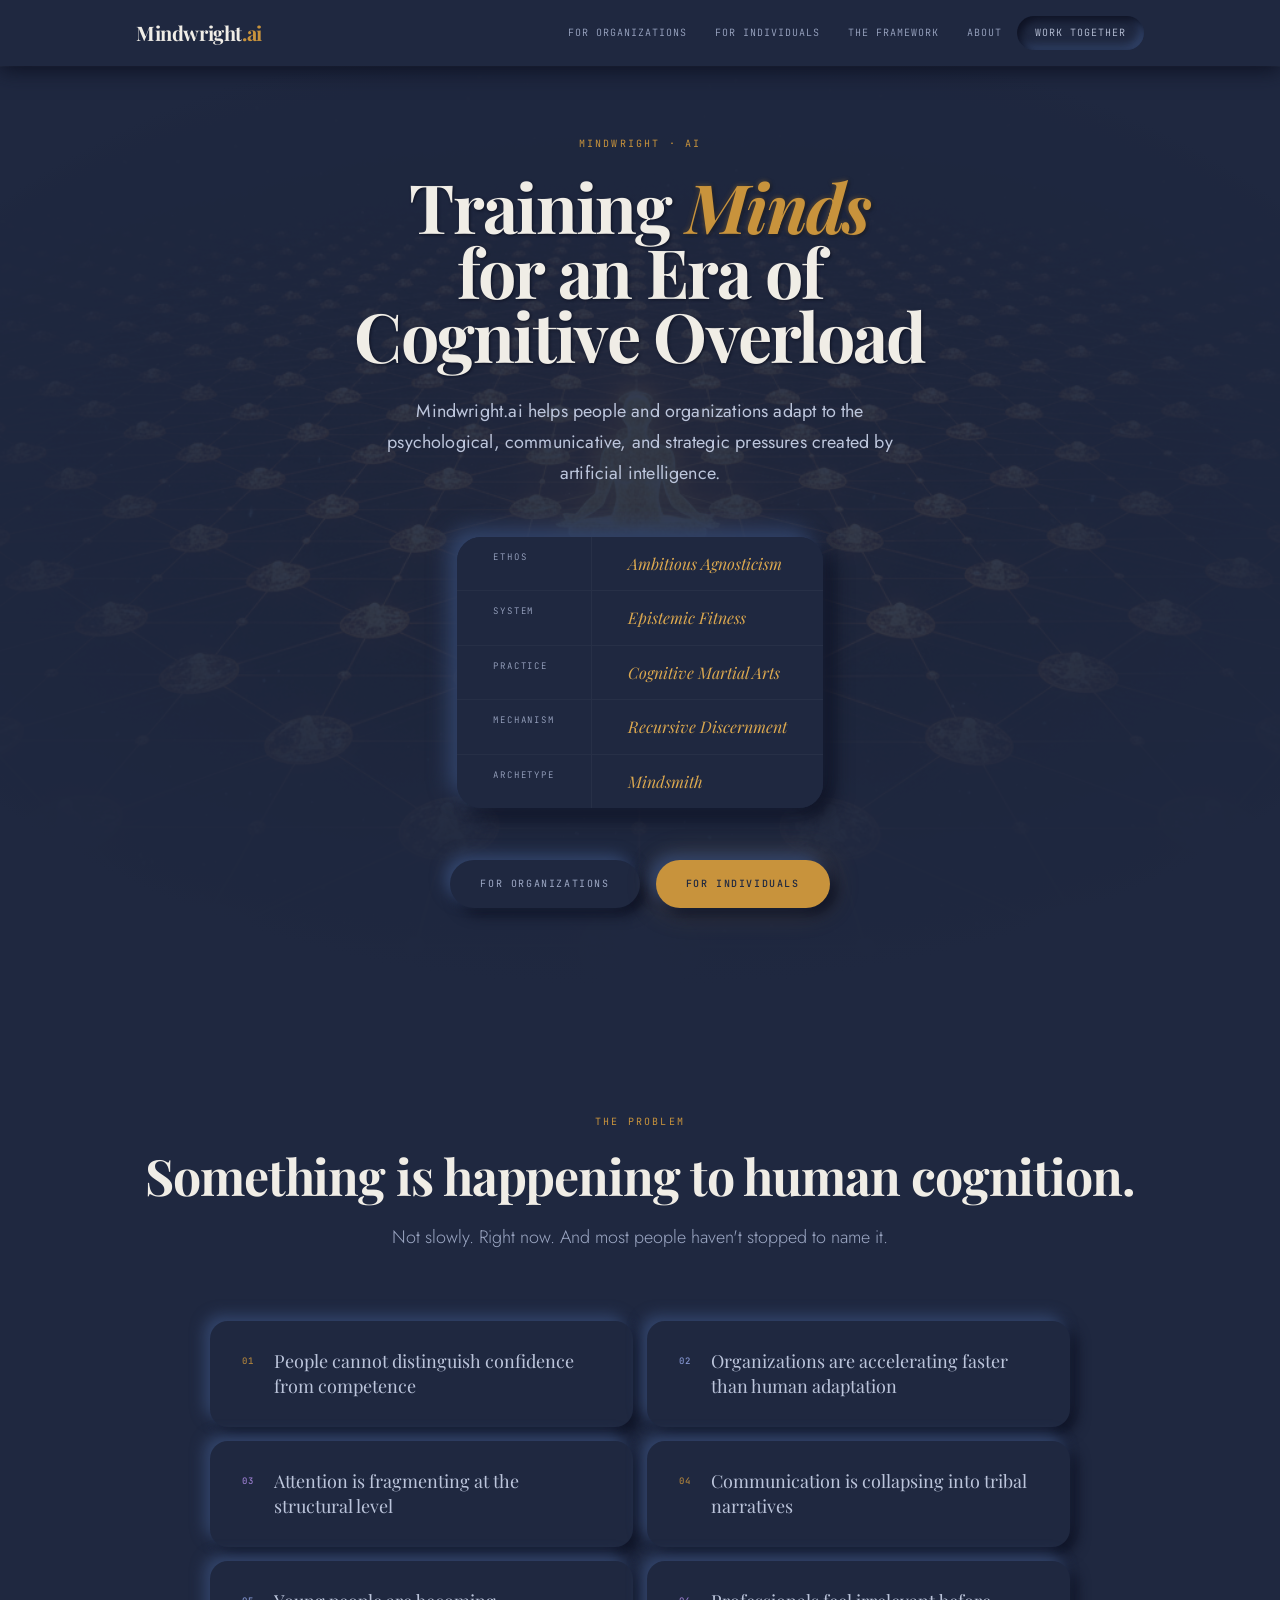
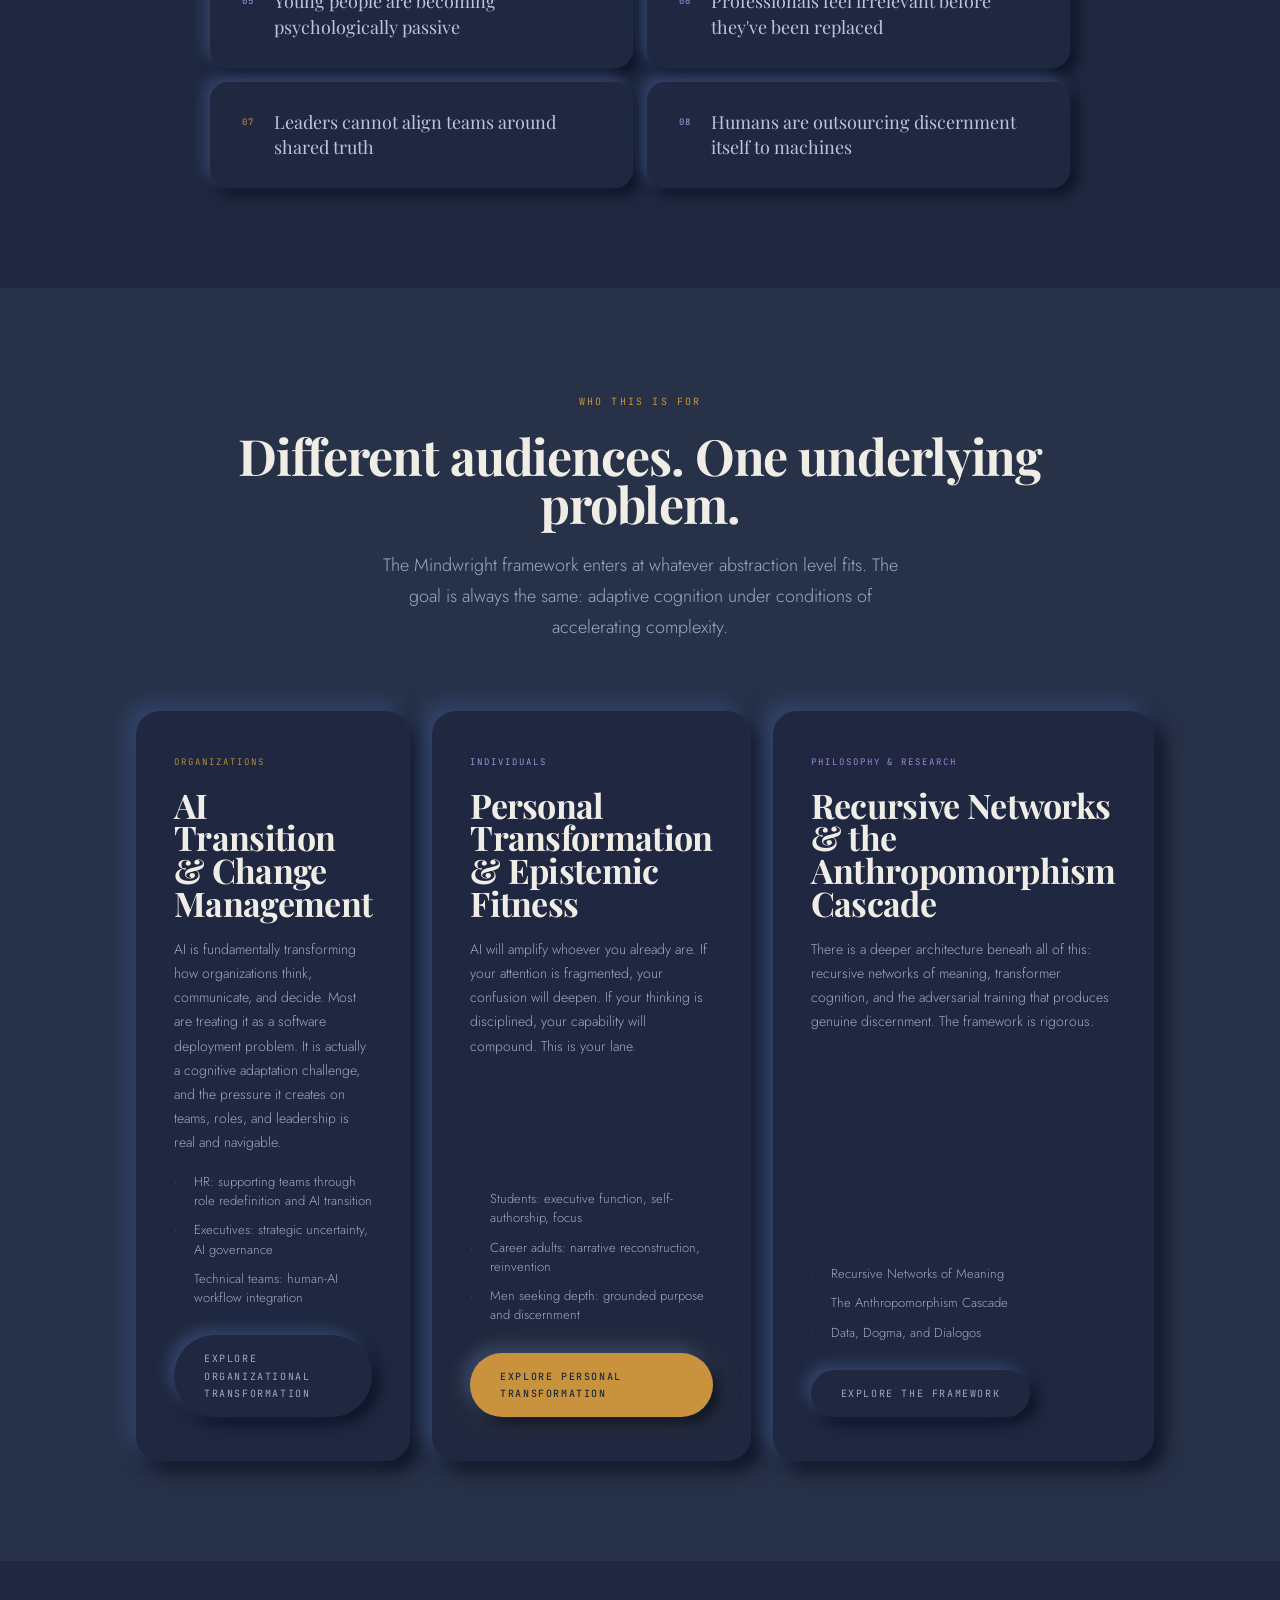
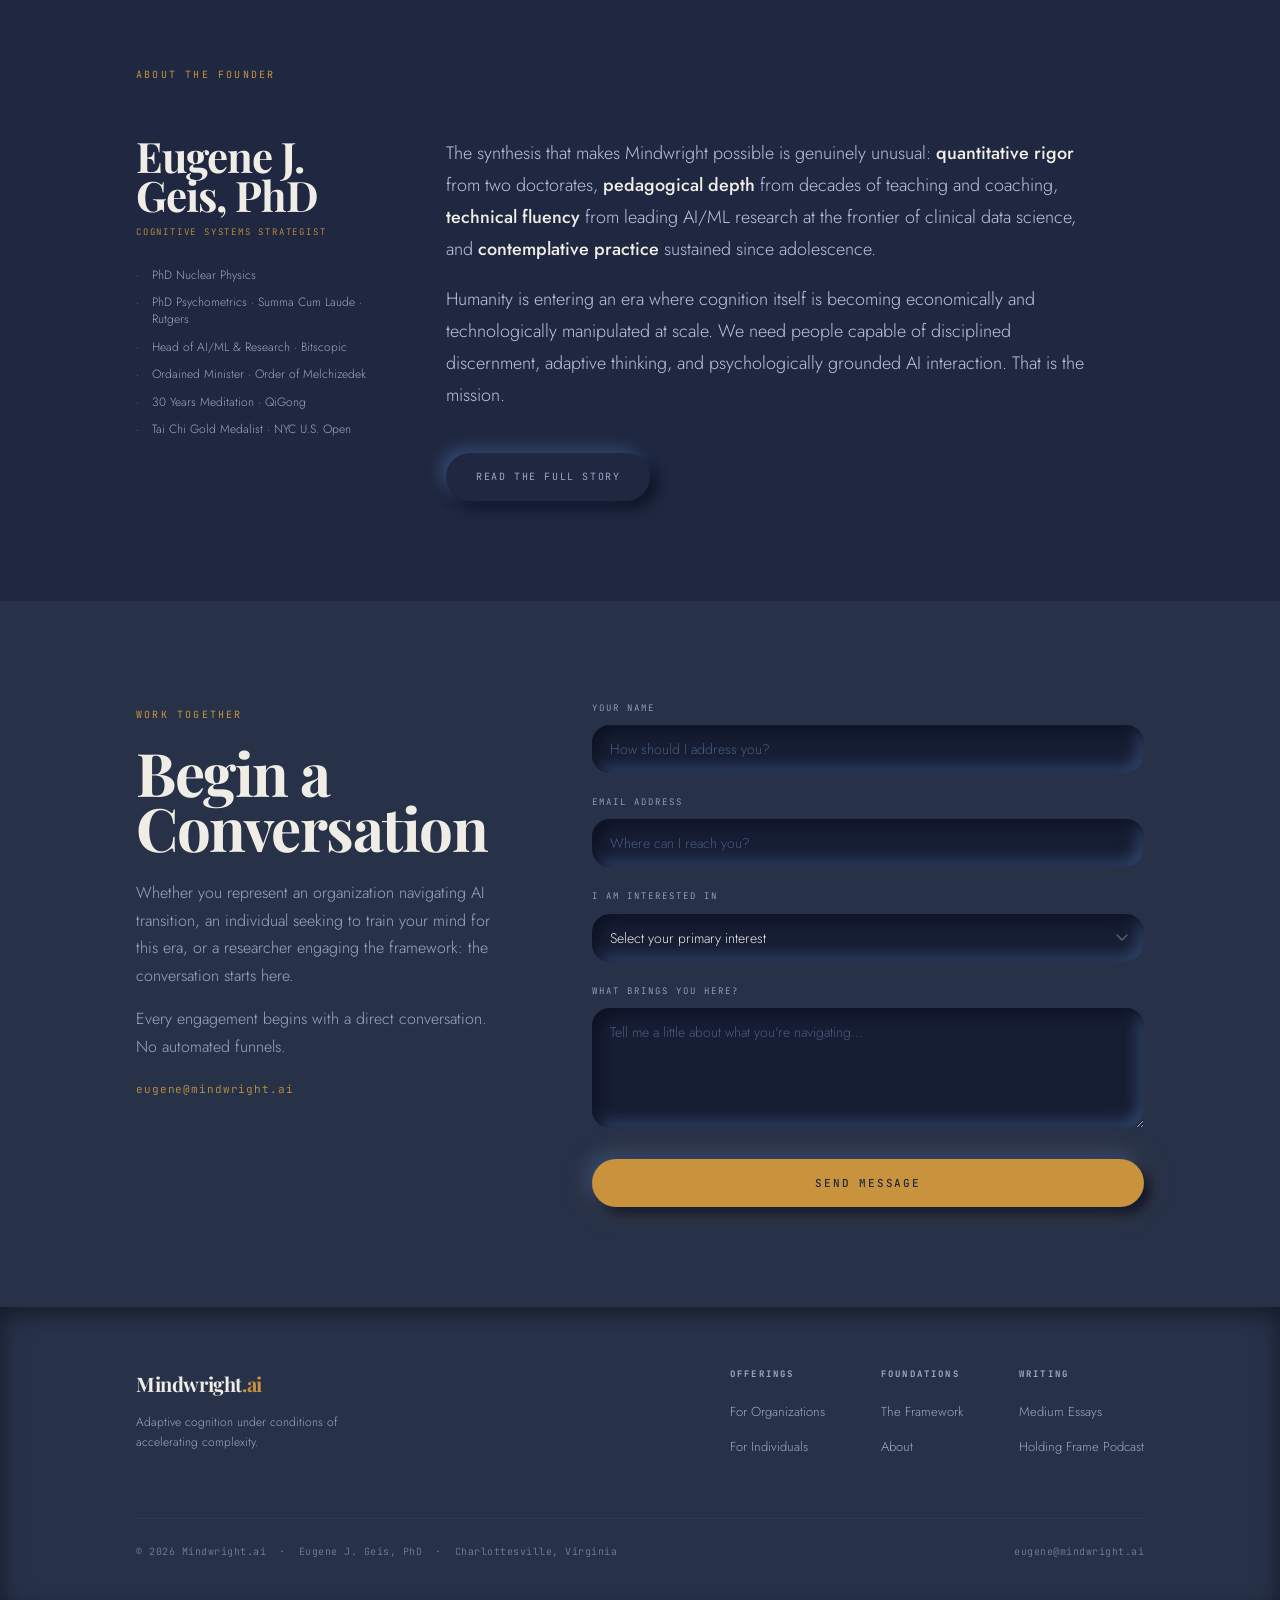
==== commit a7b18ca5: "Replace Bodoni Moda with Playfair Display for better screen legibility Bodoni Moda has extreme thick" ====
--- a/index.html
+++ b/index.html
@@ -11,7 +11,7 @@
   <meta property="og:type" content="website">
   <link rel="preconnect" href="https://fonts.googleapis.com">
   <link rel="preconnect" href="https://fonts.gstatic.com" crossorigin>
-  <link href="https://fonts.googleapis.com/css2?family=Bodoni+Moda:ital,opsz,wght@0,6..96,400;0,6..96,700;0,6..96,900;1,6..96,400;1,6..96,700&family=Jost:wght@300;400;500&family=JetBrains+Mono:wght@400;500&display=swap" rel="stylesheet">
+  <link href="https://fonts.googleapis.com/css2?family=Playfair+Display:ital,wght@0,400;0,700;0,900;1,400;1,700&family=Jost:wght@300;400;500&family=JetBrains+Mono:wght@400;500&display=swap" rel="stylesheet">
   <link rel="stylesheet" href="css/style.css">
 </head>
 <body>
--- a/css/style.css
+++ b/css/style.css
@@ -1,18 +1,18 @@
 /* Mindwright.ai — Dark Neumorphism v2 */
-/* Typography: Bodoni Moda (display) · Jost (body) · JetBrains Mono (labels) */
+/* Typography: Playfair Display (display) · Jost (body) · JetBrains Mono (labels) */
 
 /* ── TOKENS ──────────────────────────────────────────── */
 :root {
   /* ─ Surface stack ─────────────────────────────────── */
-  /* All raised elements share --bg; shadow extrudes them  */
-  --bg:             #141826;   /* page floor                    */
-  --surface:        #1b2238;   /* lifted sections / nav mobile  */
-  --surface-inset:  #0f1320;   /* concave inputs / troughs      */
+  /* Midnight navy — dark but breathable, not near-black  */
+  --bg:             #1f2840;   /* page floor                    */
+  --surface:        #273249;   /* lifted sections / nav mobile  */
+  --surface-inset:  #161e34;   /* concave inputs / troughs      */
 
   /* ─ Neumorphic shadow pair ────────────────────────── */
-  /* Spread must straddle --bg with clear differential    */
-  --neu-light:      #26344e;   /* highlight face (top-left)     */
-  --neu-dark:       #090c18;   /* shadow face (bottom-right)    */
+  /* Straddle --bg with clear ~12pt L differential each side */
+  --neu-light:      #32446a;   /* highlight face (top-left)     */
+  --neu-dark:       #0d1122;   /* shadow face (bottom-right)    */
 
   /* ─ Shadow scales (convex raised) ────────────────── */
   --shadow-xs: -3px -3px 7px var(--neu-light),   3px  3px  7px var(--neu-dark);
@@ -27,18 +27,30 @@
   /* ─ Amber ────────────────────────────────────────── */
   --amber:        #c8933c;
   --amber-light:  #dba84f;
-  --amber-dim:    rgba(200, 147, 60, 0.10);
-  --amber-border: rgba(200, 147, 60, 0.28);
-  --amber-glow:   0 0 32px rgba(200, 147, 60, 0.22);
+  --amber-dim:    rgba(200, 147, 60, 0.12);
+  --amber-border: rgba(200, 147, 60, 0.30);
+  --amber-glow:   0 0 32px rgba(200, 147, 60, 0.24);
+
+  /* ─ Indigo accent ────────────────────────────────── */
+  --indigo:        #96a8e8;   /* periwinkle blue — 5.2:1 on --bg   */
+  --indigo-light:  #b0c0f4;
+  --indigo-dim:    rgba(150, 168, 232, 0.12);
+  --indigo-border: rgba(150, 168, 232, 0.28);
+  --indigo-glow:   0 0 28px rgba(150, 168, 232, 0.20);
+
+  /* ─ Violet accent ────────────────────────────────── */
+  --violet:        #b08de8;   /* soft purple — 4.8:1 on --bg       */
+  --violet-light:  #c8a8f4;
+  --violet-dim:    rgba(176, 141, 232, 0.12);
 
   /* ─ Text ─────────────────────────────────────────── */
-  --text:       #ece9e2;   /* warm near-white — 13:1 on --bg   */
-  --text-mid:   #a4acc4;   /* medium — 6.5:1 on --bg           */
-  --text-muted: #8a93ae;   /* muted — 5.2:1 on --bg (WCAG AA)  */
-  --text-dim:   #2b3148;   /* very dim — ornamental only       */
+  --text:       #f0ede6;   /* warm near-white — 12:1 on --bg    */
+  --text-mid:   #bcc5db;   /* medium — 7.2:1 on --bg            */
+  --text-muted: #9da8c4;   /* muted — 5.6:1 on --bg (WCAG AA)   */
+  --text-dim:   #4a5a7e;   /* dim — ornamental / footer labels  */
 
   /* ─ Fonts ────────────────────────────────────────── */
-  --font-display: 'Bodoni Moda', 'Times New Roman', Georgia, serif;
+  --font-display: 'Playfair Display', Georgia, 'Times New Roman', serif;
   --font-body:    'Jost', system-ui, sans-serif;
   --font-mono:    'JetBrains Mono', 'Consolas', monospace;
 
@@ -269,7 +281,7 @@
   text-align: center;
 }
 
-/* Hero title — Bodoni Moda, editorial scale */
+/* Hero title — Playfair Display, editorial scale */
 .hero-title {
   font-family: var(--font-display);
   font-size: clamp(36px, 5.5vw, 68px);
@@ -1017,7 +1029,7 @@
   font-size: 9px;
   letter-spacing: 0.24em;
   text-transform: uppercase;
-  color: var(--text-dim);
+  color: var(--text-muted);
   margin-bottom: 16px;
 }
 .footer-nav-col ul li { margin-bottom: 10px; }
@@ -1039,11 +1051,57 @@
 .footer-bottom p {
   font-family: var(--font-mono);
   font-size: 10px;
-  color: var(--text-dim);
+  color: var(--text-muted);
+  opacity: 0.65;
   letter-spacing: 0.05em;
 }
 .footer-bottom a { color: var(--text-muted); transition: color var(--dur-fast); }
 .footer-bottom a:hover { color: var(--amber); }
+
+/* ── ACCENT COLOR CYCLING ────────────────────────────── */
+/* Rotate amber → indigo → violet across repeated elements */
+
+/* Card tags */
+.card:nth-child(2) .card-tag                { color: var(--indigo); }
+.card:nth-child(3) .card-tag                { color: var(--violet); }
+
+/* Card hover glow matches tag color */
+.card:nth-child(2):hover { box-shadow: var(--shadow-lg), 0 0 40px rgba(150, 168, 232, 0.12); }
+.card:nth-child(3):hover { box-shadow: var(--shadow-lg), 0 0 40px rgba(176, 141, 232, 0.12); }
+
+/* Problem markers — pair up every 3 */
+.problem-item:nth-child(3n+2) .problem-marker { color: var(--indigo); }
+.problem-item:nth-child(3n+3) .problem-marker { color: var(--violet); }
+
+/* Steps — cycle step numbers */
+.step:nth-child(3n+2) .step-num  { color: var(--indigo); }
+.step:nth-child(3n+2) .step-label { color: var(--indigo); opacity: 0.70; }
+.step:nth-child(3n+3) .step-num  { color: var(--violet); }
+.step:nth-child(3n+3) .step-label { color: var(--violet); opacity: 0.70; }
+
+/* Service tags */
+.service-item:nth-child(2) .service-tag { color: var(--indigo); }
+.service-item:nth-child(3) .service-tag { color: var(--violet); }
+.service-item:nth-child(5) .service-tag { color: var(--indigo); }
+.service-item:nth-child(6) .service-tag { color: var(--violet); }
+
+/* Triad — each vertex its own color */
+.triad-item:nth-child(1) h4 { color: var(--amber-light); }
+.triad-item:nth-child(2) h4 { color: var(--violet-light); }
+.triad-item:nth-child(3) h4 { color: var(--indigo-light); }
+
+/* Cred badges — soft color variation */
+.cred-badge:nth-child(3n+2) { color: var(--indigo); }
+.cred-badge:nth-child(3n+3) { color: var(--violet); }
+
+/* Article arrows — indigo on hover feels more alive than amber */
+.article-link:hover .article-arrow { color: var(--indigo); transform: translate(3px, -3px); }
+
+/* Rule decorators — add a subtle indigo/violet gradient variant */
+.section--dark .rule::before,
+.section--dark .rule::after {
+  background: linear-gradient(to right, transparent, var(--indigo), transparent);
+}
 
 /* ── REDUCED MOTION ──────────────────────────────────── */
 @media (prefers-reduced-motion: reduce) {
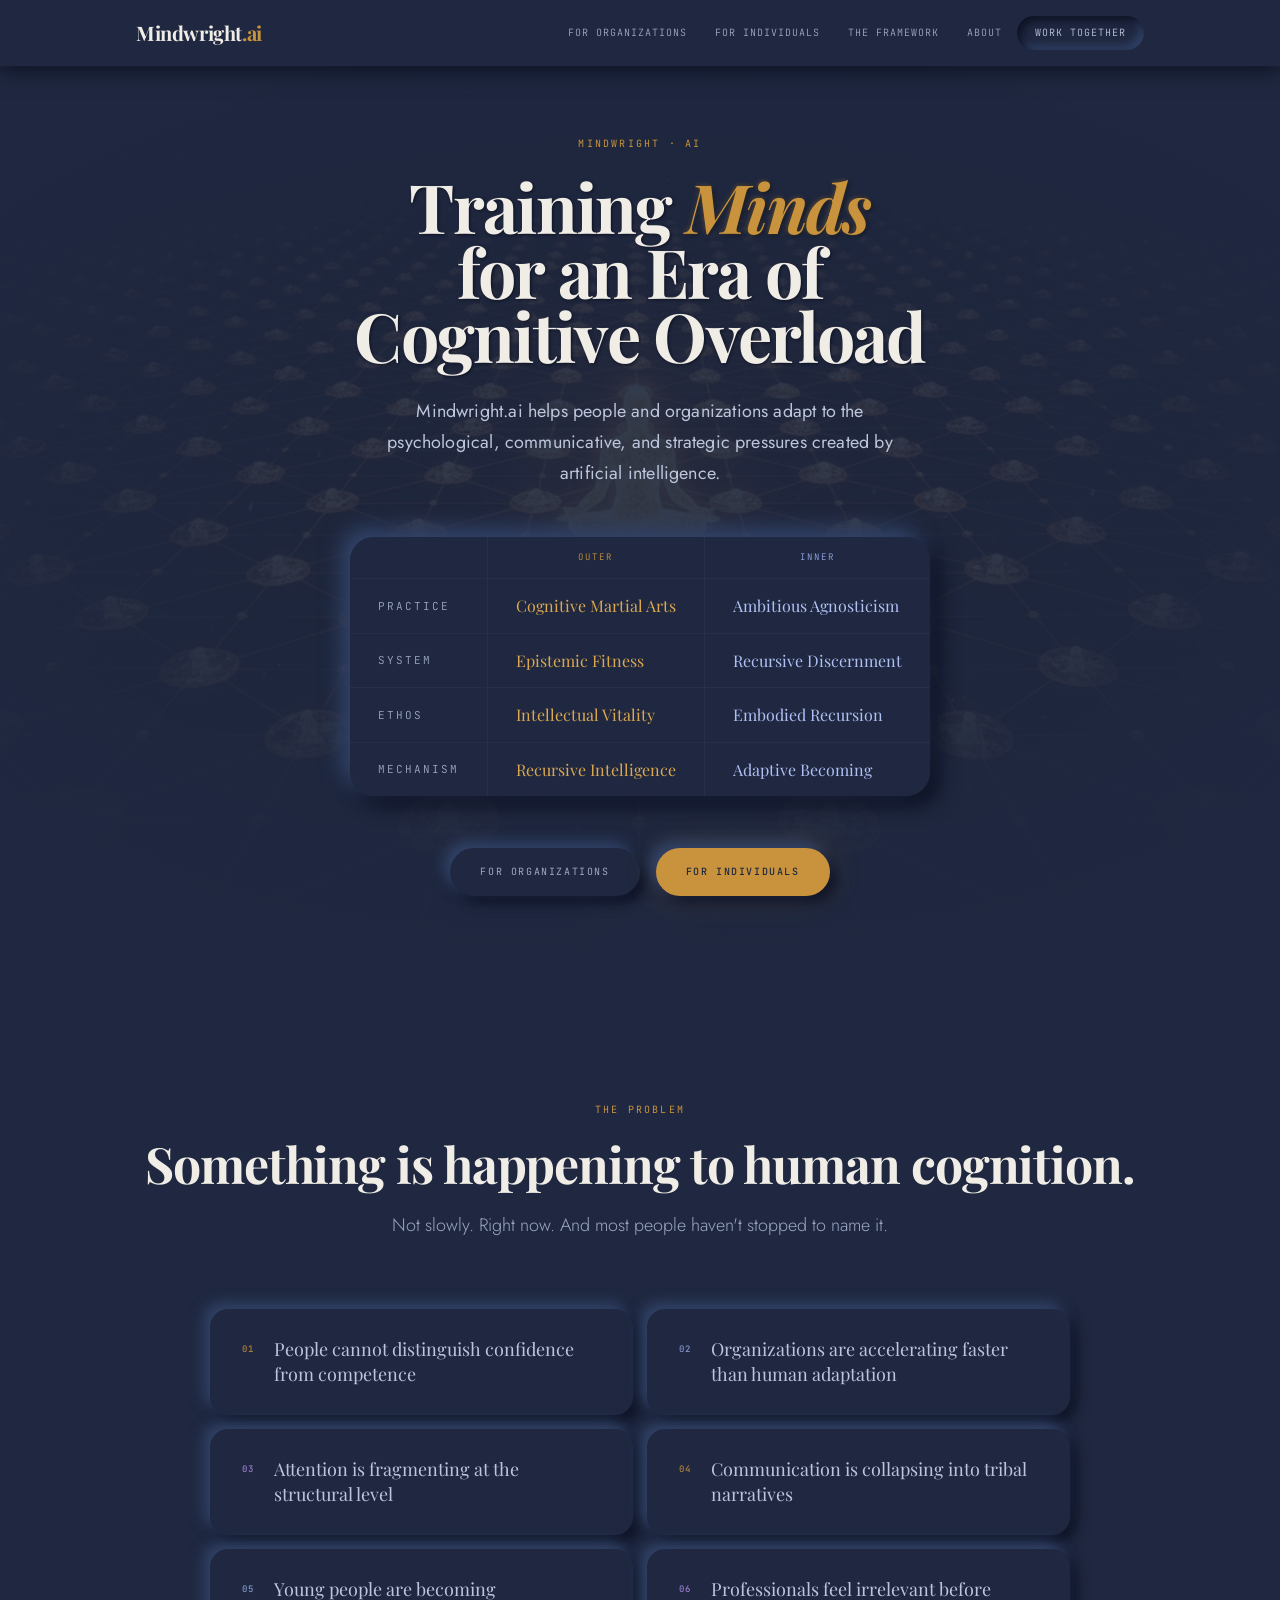
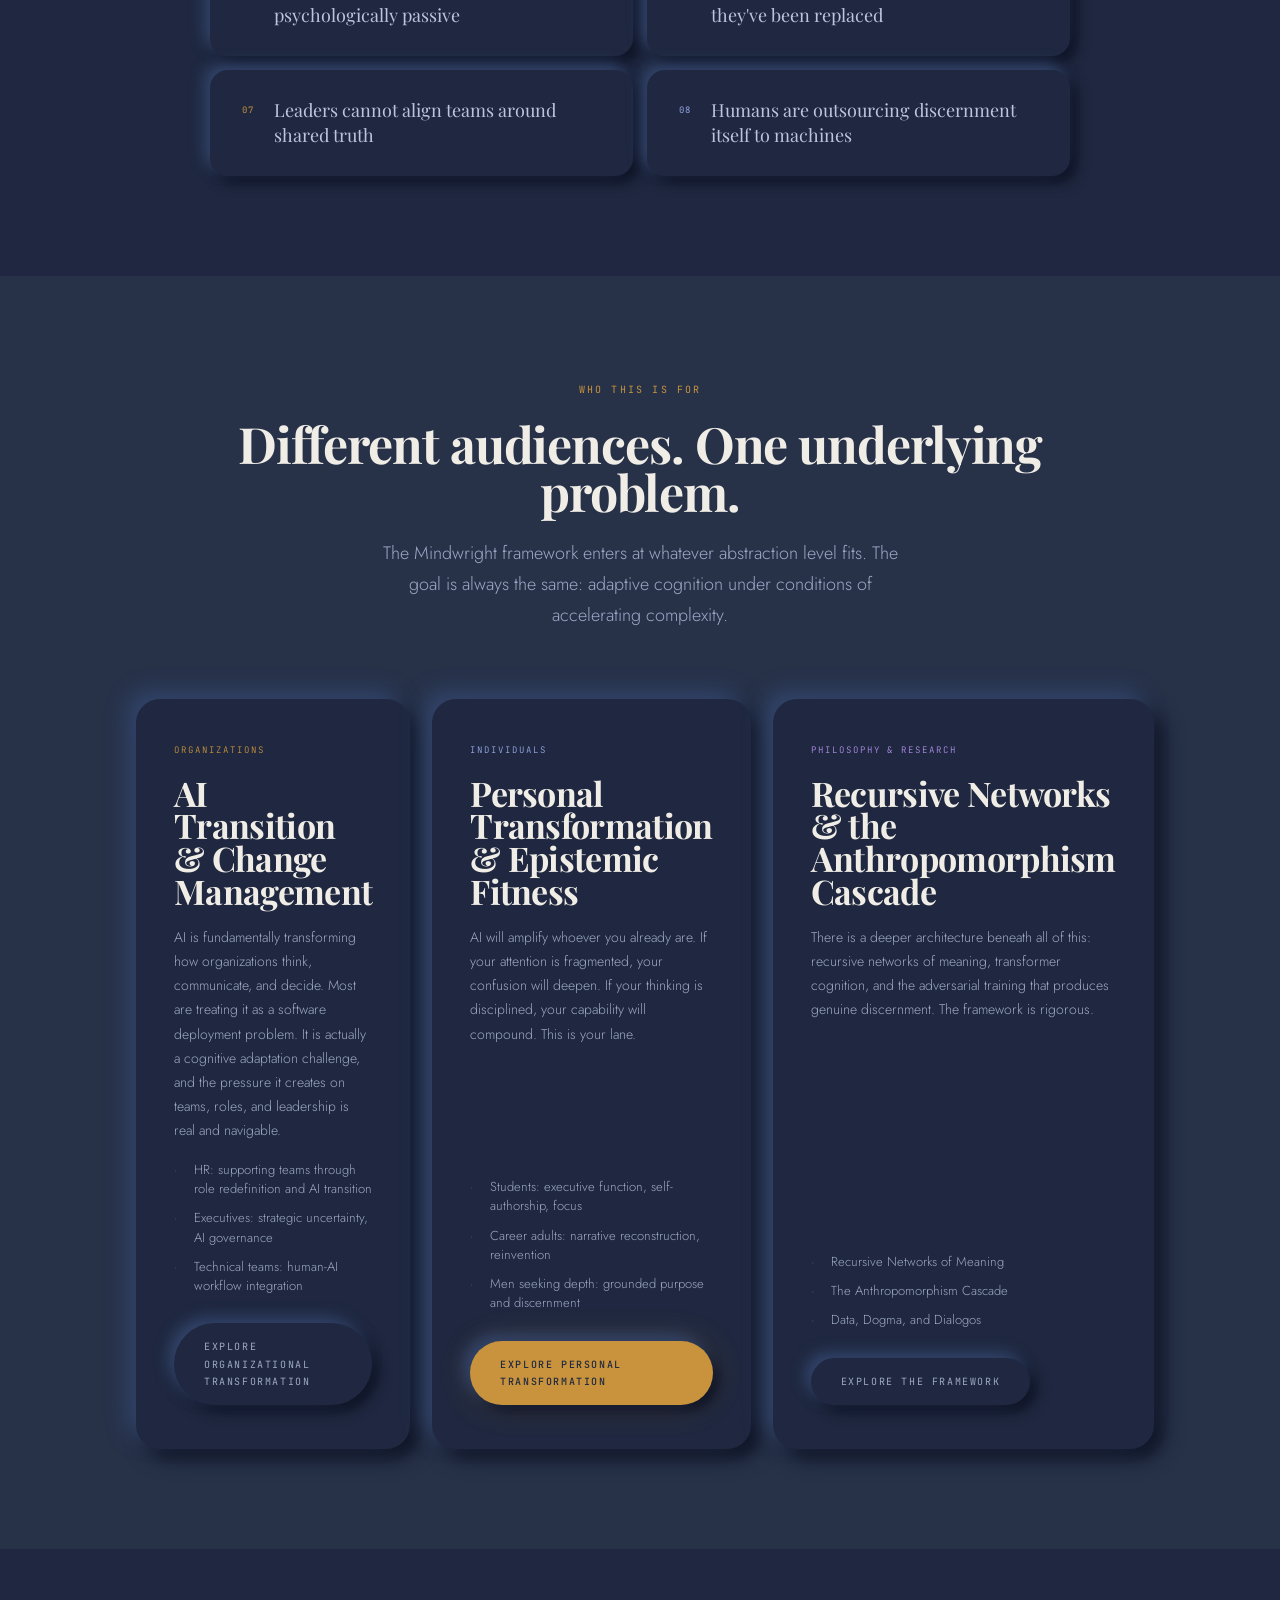
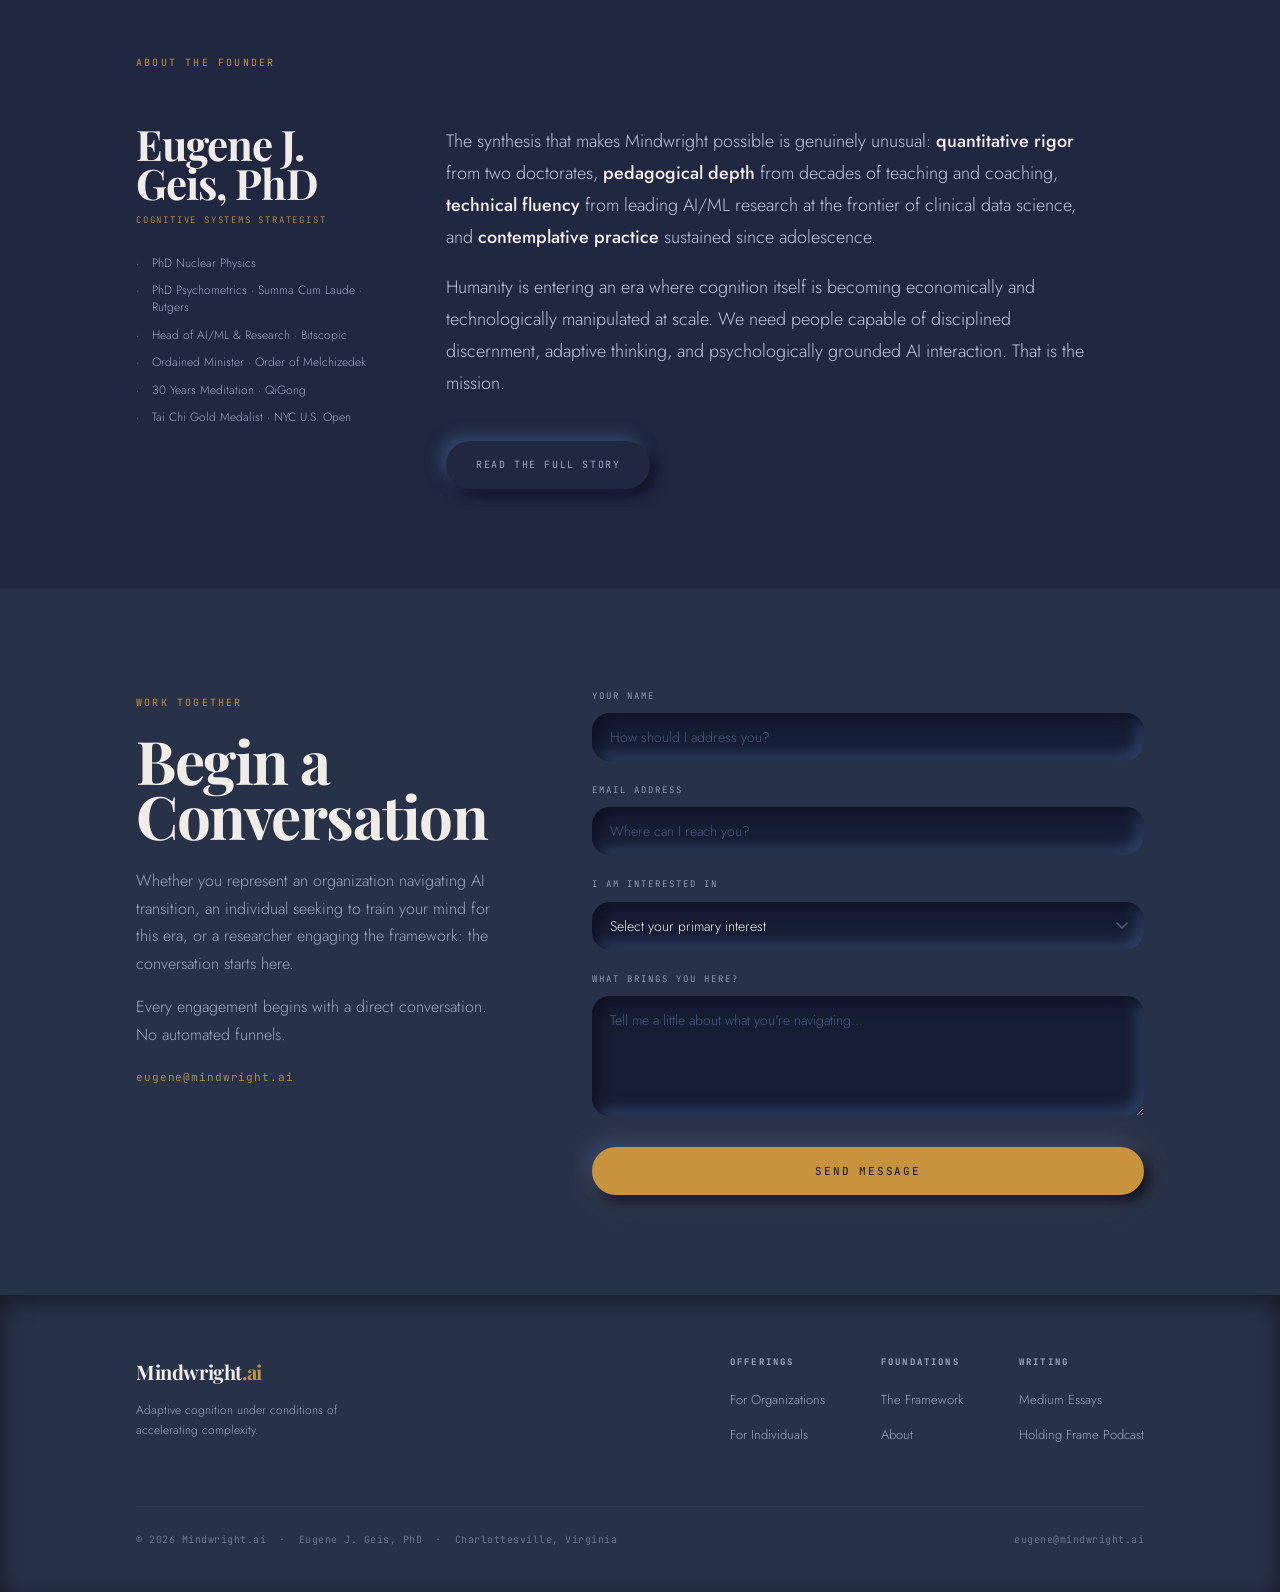
==== commit e5475d70: "Add Outer/Inner columns to hero framework table 3-column grid: row label | Outer (amber) | Inner (in" ====
--- a/index.html
+++ b/index.html
@@ -47,16 +47,26 @@
     </p>
 
     <div class="stack-table" role="table" aria-label="The Mindwright Framework">
-      <div class="stack-cell" role="rowheader">Ethos</div>
-      <div class="stack-cell" role="cell">Ambitious Agnosticism</div>
-      <div class="stack-cell" role="rowheader">System</div>
-      <div class="stack-cell" role="cell">Epistemic Fitness</div>
-      <div class="stack-cell" role="rowheader">Practice</div>
-      <div class="stack-cell" role="cell">Cognitive Martial Arts</div>
-      <div class="stack-cell" role="rowheader">Mechanism</div>
-      <div class="stack-cell" role="cell">Recursive Discernment</div>
-      <div class="stack-cell stack-row-last" role="rowheader">Archetype</div>
-      <div class="stack-cell stack-row-last" role="cell">Mindsmith</div>
+      <!-- Column headers -->
+      <div class="stack-cell stack-corner"></div>
+      <div class="stack-cell stack-col-head" role="columnheader">Outer</div>
+      <div class="stack-cell stack-col-head stack-col-head--inner" role="columnheader">Inner</div>
+      <!-- Practice -->
+      <div class="stack-cell stack-label" role="rowheader">Practice</div>
+      <div class="stack-cell stack-outer" role="cell">Cognitive Martial Arts</div>
+      <div class="stack-cell stack-inner" role="cell">Ambitious Agnosticism</div>
+      <!-- System -->
+      <div class="stack-cell stack-label" role="rowheader">System</div>
+      <div class="stack-cell stack-outer" role="cell">Epistemic Fitness</div>
+      <div class="stack-cell stack-inner" role="cell">Recursive Discernment</div>
+      <!-- Ethos -->
+      <div class="stack-cell stack-label" role="rowheader">Ethos</div>
+      <div class="stack-cell stack-outer" role="cell">Intellectual Vitality</div>
+      <div class="stack-cell stack-inner" role="cell">Embodied Recursion</div>
+      <!-- Mechanism -->
+      <div class="stack-cell stack-label stack-row-last" role="rowheader">Mechanism</div>
+      <div class="stack-cell stack-outer stack-row-last" role="cell">Recursive Intelligence</div>
+      <div class="stack-cell stack-inner stack-row-last" role="cell">Adaptive Becoming</div>
     </div>
 
     <div class="btn-group">
--- a/css/style.css
+++ b/css/style.css
@@ -318,7 +318,7 @@
 /* ── FRAMEWORK STACK ─────────────────────────────────── */
 .stack-table {
   display: inline-grid;
-  grid-template-columns: auto auto;
+  grid-template-columns: auto auto auto;
   overflow: hidden;
   margin: 0 auto 52px;
   text-align: left;
@@ -327,31 +327,67 @@
   background: var(--bg);
 }
 .stack-cell {
-  padding: 13px 36px;
+  padding: 13px 28px;
   background: var(--bg);
   border-bottom: 1px solid rgba(255,255,255,0.035);
 }
 .stack-row-last { border-bottom: none; }
-.stack-cell:nth-child(odd) {
+
+/* Empty top-left corner */
+.stack-corner {
+  border-right: 1px solid rgba(255,255,255,0.04);
+}
+
+/* Column headers: Outer / Inner */
+.stack-col-head {
   font-family: var(--font-mono);
   font-size: 9px;
-  letter-spacing: 0.20em;
-  text-transform: uppercase;
-  color: var(--text-muted);
+  letter-spacing: 0.22em;
+  text-transform: uppercase;
+  color: var(--amber);
+  text-align: center;
   border-right: 1px solid rgba(255,255,255,0.04);
-  min-width: 130px;
-}
-.stack-cell:nth-child(even) {
+}
+.stack-col-head--inner {
+  color: var(--indigo);
+  border-right: none;
+}
+
+/* Row labels */
+.stack-label {
+  display: flex;
+  align-items: center;
+  font-family: var(--font-mono);
+  font-size: 11px;
+  letter-spacing: 0.18em;
+  text-transform: uppercase;
+  color: var(--text-muted);
+  border-right: 1px solid rgba(255,255,255,0.04);
+  min-width: 110px;
+}
+
+/* Outer column — amber */
+.stack-outer {
   font-family: var(--font-display);
   font-size: 16px;
   font-weight: 400;
-  font-style: italic;
   color: var(--amber-light);
-}
-@media (max-width: 480px) {
-  .stack-table { grid-template-columns: 1fr; border-radius: var(--radius); }
-  .stack-cell:nth-child(odd) { border-right: none; padding-bottom: 4px; padding-top: 16px; }
-  .stack-cell:nth-child(even) { padding-top: 2px; }
+  border-right: 1px solid rgba(255,255,255,0.04);
+}
+
+/* Inner column — indigo */
+.stack-inner {
+  font-family: var(--font-display);
+  font-size: 16px;
+  font-weight: 400;
+  color: var(--indigo-light);
+}
+
+@media (max-width: 600px) {
+  .stack-table { font-size: 13px; }
+  .stack-cell { padding: 11px 16px; }
+  .stack-label { min-width: 80px; font-size: 9px; }
+  .stack-outer, .stack-inner { font-size: 13px; }
 }
 
 /* ── BUTTONS ─────────────────────────────────────────── */
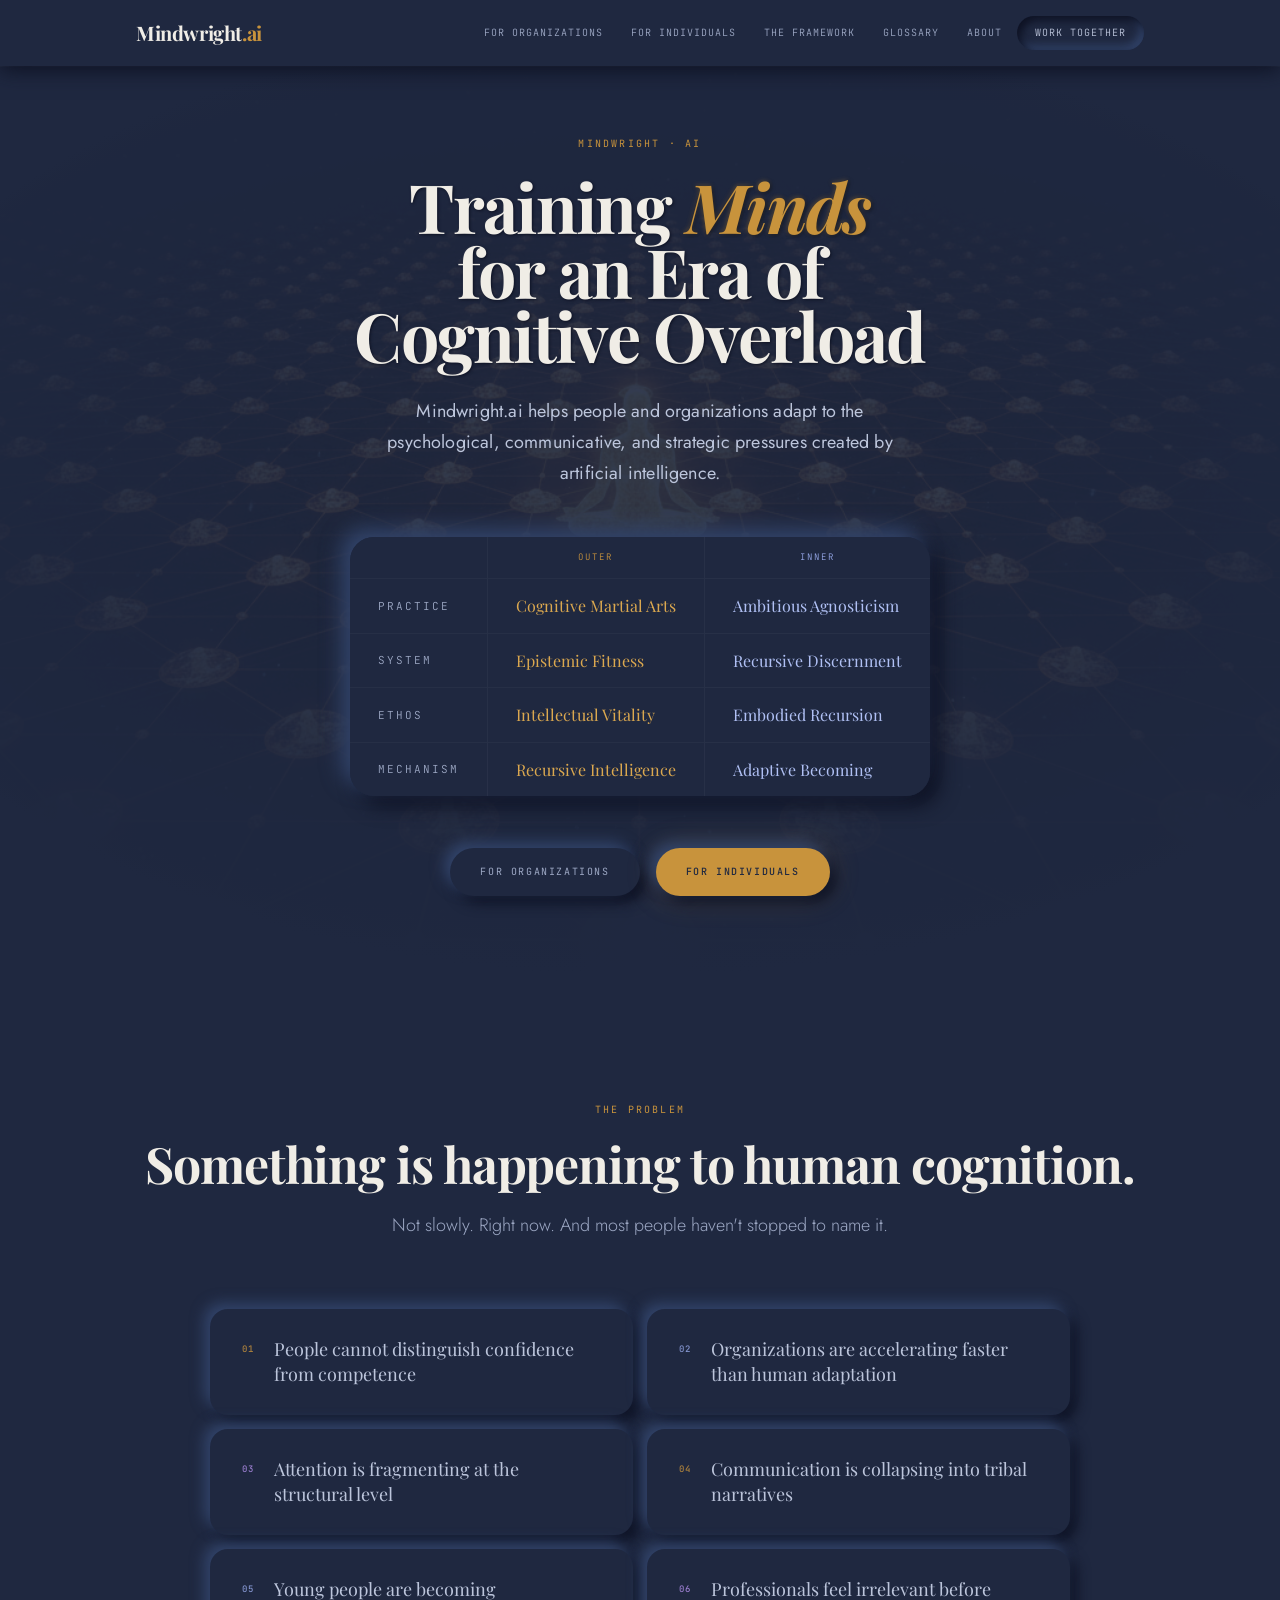
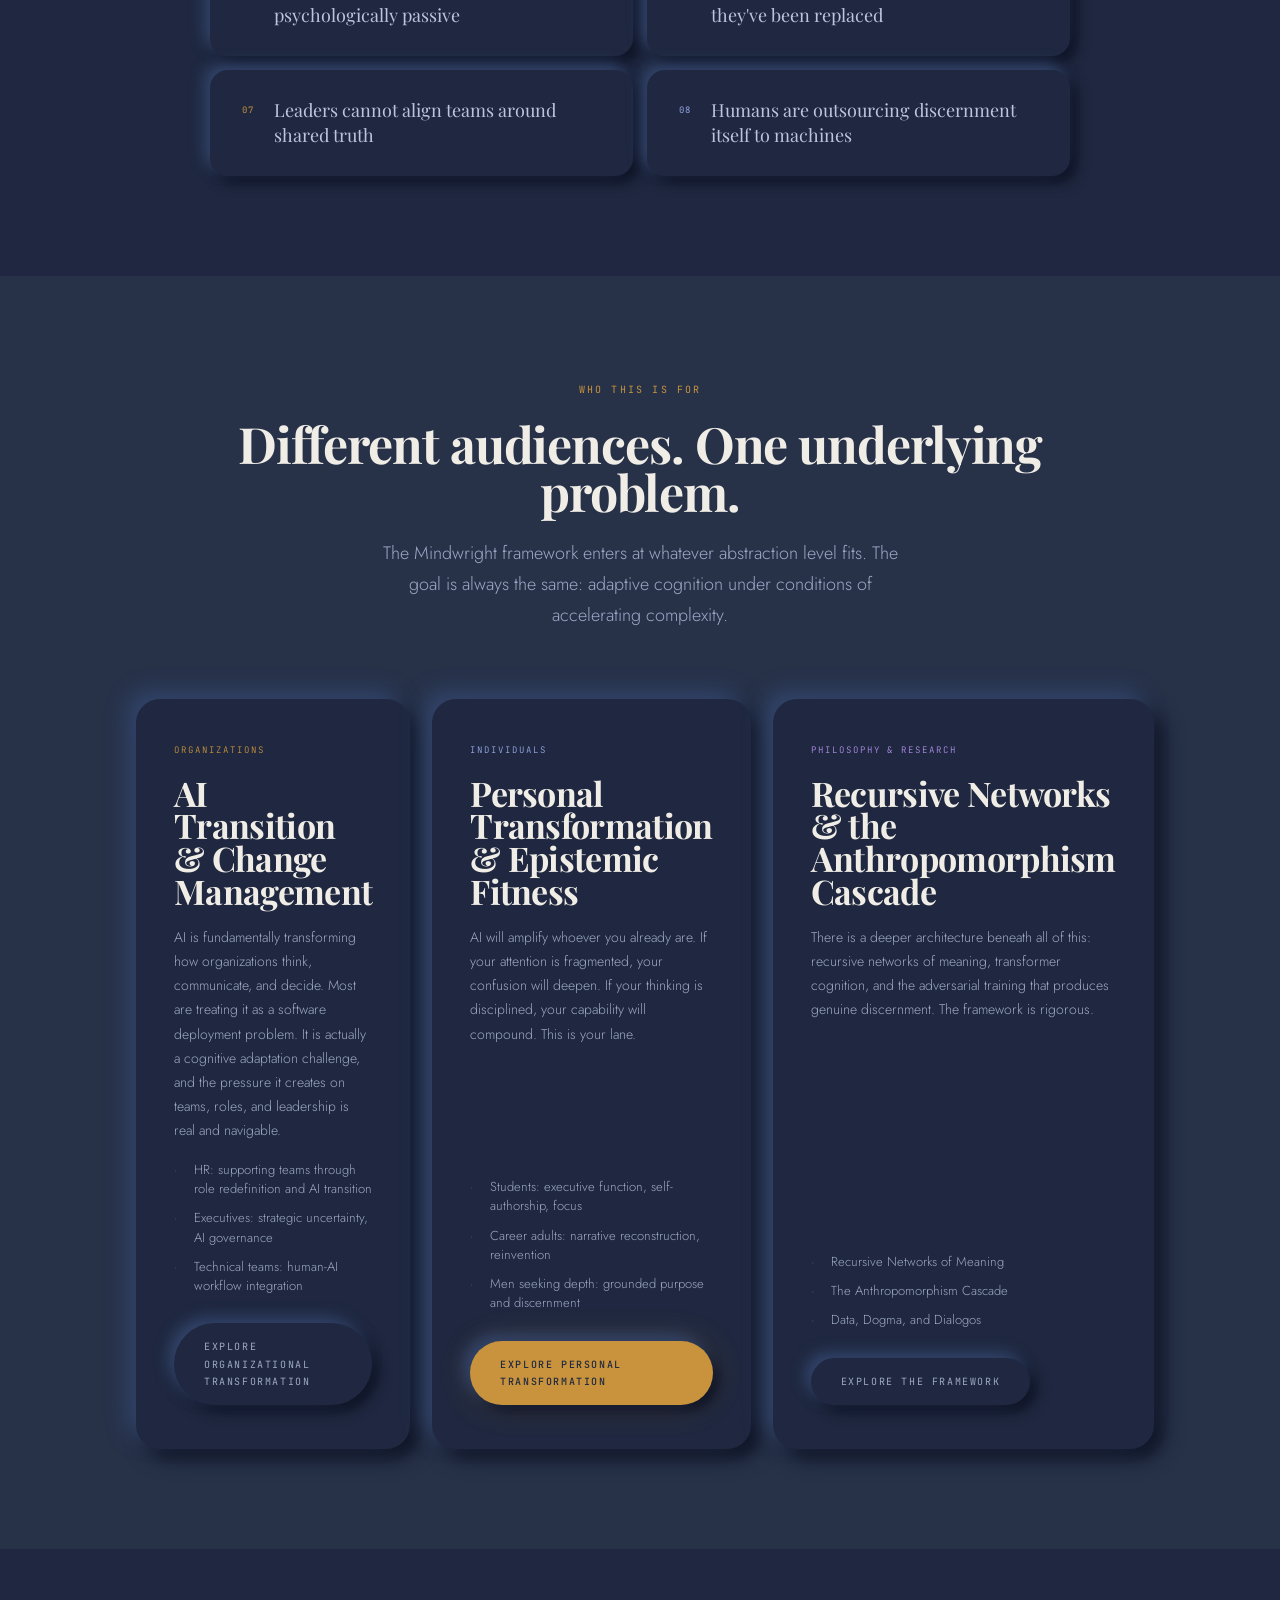
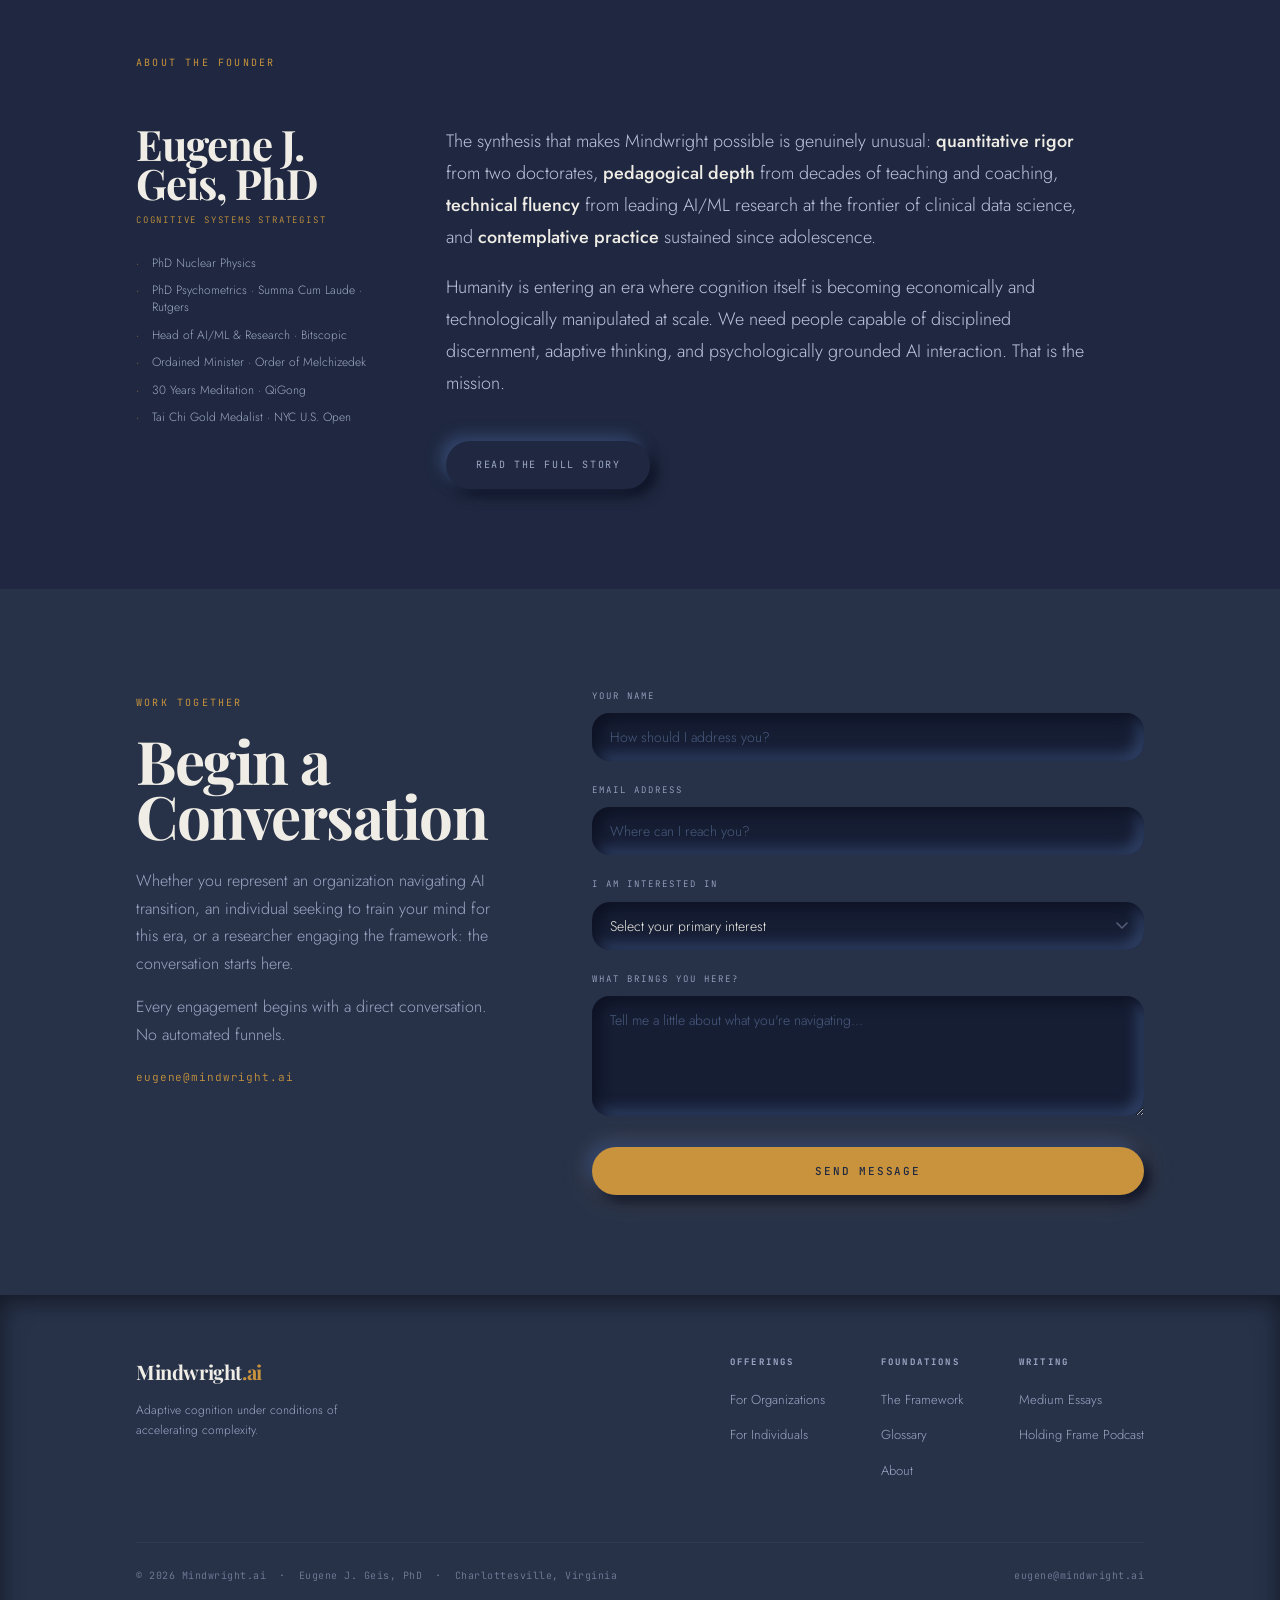
==== commit 075b4ceb: "Add glossary page, robots.txt, llms.txt, and sitemap - glossary.html: 19-term proprietary lexicon ac" ====
--- a/index.html
+++ b/index.html
@@ -25,6 +25,7 @@
       <li><a href="organizations.html">For Organizations</a></li>
       <li><a href="personal.html">For Individuals</a></li>
       <li><a href="framework.html">The Framework</a></li>
+      <li><a href="glossary.html">Glossary</a></li>
       <li><a href="about.html">About</a></li>
       <li class="nav-cta"><a href="#contact">Work Together</a></li>
     </ul>
@@ -284,6 +285,7 @@
           <h4>Foundations</h4>
           <ul>
             <li><a href="framework.html">The Framework</a></li>
+            <li><a href="glossary.html">Glossary</a></li>
             <li><a href="about.html">About</a></li>
           </ul>
         </div>
--- a/css/style.css
+++ b/css/style.css
@@ -1148,6 +1148,164 @@
   html { scroll-behavior: auto; }
 }
 
+/* ── GLOSSARY PAGE ───────────────────────────────────── */
+
+/* Alpha quick-jump index */
+.gloss-alpha {
+  display: flex;
+  flex-wrap: wrap;
+  gap: 10px;
+  padding: 48px 0 60px;
+  justify-content: center;
+  max-width: 860px;
+  margin: 0 auto;
+}
+.gloss-alpha-pill {
+  font-family: var(--font-mono);
+  font-size: 9.5px;
+  letter-spacing: 0.08em;
+  padding: 7px 14px;
+  border-radius: var(--radius-pill);
+  background: var(--bg);
+  color: var(--text-muted);
+  box-shadow: var(--shadow-xs);
+  transition: color var(--dur-fast), box-shadow var(--dur-mid) var(--ease);
+  white-space: nowrap;
+}
+.gloss-alpha-pill:hover {
+  color: var(--amber);
+  box-shadow: var(--shadow-sm), 0 0 14px rgba(200,147,60,0.10);
+}
+
+/* Section group */
+.gloss-group {
+  padding: 88px 0;
+  border-bottom: 1px solid rgba(255,255,255,0.04);
+}
+.gloss-group:last-child { border-bottom: none; }
+.gloss-group-head {
+  margin-bottom: 64px;
+  max-width: 680px;
+}
+.gloss-group-head h2 {
+  font-family: var(--font-display);
+  font-size: clamp(28px, 4vw, 46px);
+  font-weight: 700;
+  letter-spacing: -0.022em;
+  line-height: 0.95;
+  margin-bottom: 18px;
+}
+.gloss-group-head p {
+  font-family: var(--font-body);
+  font-size: 14.5px;
+  color: var(--text-muted);
+  line-height: 1.78;
+}
+
+/* Individual entry */
+.gloss-entry {
+  padding: 56px 0;
+  border-bottom: 1px solid rgba(255,255,255,0.035);
+  display: grid;
+  grid-template-columns: 220px 1fr;
+  gap: 64px;
+  align-items: start;
+  scroll-margin-top: 88px;
+}
+.gloss-entry:last-child { border-bottom: none; padding-bottom: 0; }
+.gloss-entry-label {
+  position: sticky;
+  top: 90px;
+}
+.gloss-term {
+  font-family: var(--font-display);
+  font-size: clamp(20px, 2.6vw, 28px);
+  font-weight: 700;
+  letter-spacing: -0.02em;
+  line-height: 1.05;
+  color: var(--amber-light);
+  margin-bottom: 10px;
+}
+.gloss-origin {
+  font-family: var(--font-mono);
+  font-size: 8.5px;
+  letter-spacing: 0.14em;
+  text-transform: uppercase;
+  color: var(--text-dim);
+  line-height: 1.7;
+}
+
+/* Entry content */
+.gloss-def {
+  font-family: var(--font-display);
+  font-size: clamp(17px, 2vw, 20px);
+  font-style: italic;
+  font-weight: 400;
+  color: var(--text-mid);
+  line-height: 1.58;
+  margin-bottom: 20px;
+}
+.gloss-text {
+  font-family: var(--font-body);
+  font-size: 14.5px;
+  color: var(--text-muted);
+  line-height: 1.82;
+  margin-bottom: 14px;
+}
+.gloss-text:last-of-type { margin-bottom: 28px; }
+
+/* Related terms */
+.gloss-related {
+  display: flex;
+  flex-wrap: wrap;
+  align-items: center;
+  gap: 8px;
+}
+.gloss-related-label {
+  font-family: var(--font-mono);
+  font-size: 8.5px;
+  letter-spacing: 0.18em;
+  text-transform: uppercase;
+  color: var(--text-dim);
+  flex-shrink: 0;
+}
+.gloss-pill {
+  font-family: var(--font-mono);
+  font-size: 9px;
+  letter-spacing: 0.05em;
+  color: var(--text-muted);
+  padding: 5px 12px;
+  background: var(--bg);
+  border-radius: var(--radius-pill);
+  box-shadow: var(--shadow-xs);
+  transition: color var(--dur-fast), box-shadow var(--dur-mid) var(--ease);
+}
+.gloss-pill:hover {
+  color: var(--amber);
+  box-shadow: var(--shadow-sm);
+}
+
+/* Section accent color modifiers */
+.gloss-group--indigo .gloss-term         { color: var(--indigo-light); }
+.gloss-group--indigo .eyebrow            { color: var(--indigo); }
+.gloss-group--indigo .gloss-alpha-pill:hover,
+.gloss-group--indigo .gloss-pill:hover   { color: var(--indigo); }
+
+.gloss-group--violet .gloss-term         { color: var(--violet-light); }
+.gloss-group--violet .eyebrow            { color: var(--violet); }
+.gloss-group--violet .gloss-alpha-pill:hover,
+.gloss-group--violet .gloss-pill:hover   { color: var(--violet); }
+
+@media (max-width: 760px) {
+  .gloss-entry {
+    grid-template-columns: 1fr;
+    gap: 16px;
+    padding: 44px 0;
+  }
+  .gloss-entry-label { position: static; }
+  .gloss-alpha { padding: 36px 0 44px; }
+}
+
 /* ── UTILITIES ───────────────────────────────────────── */
 .text-center { text-align: center; }
 .mt-8  { margin-top: 8px; }
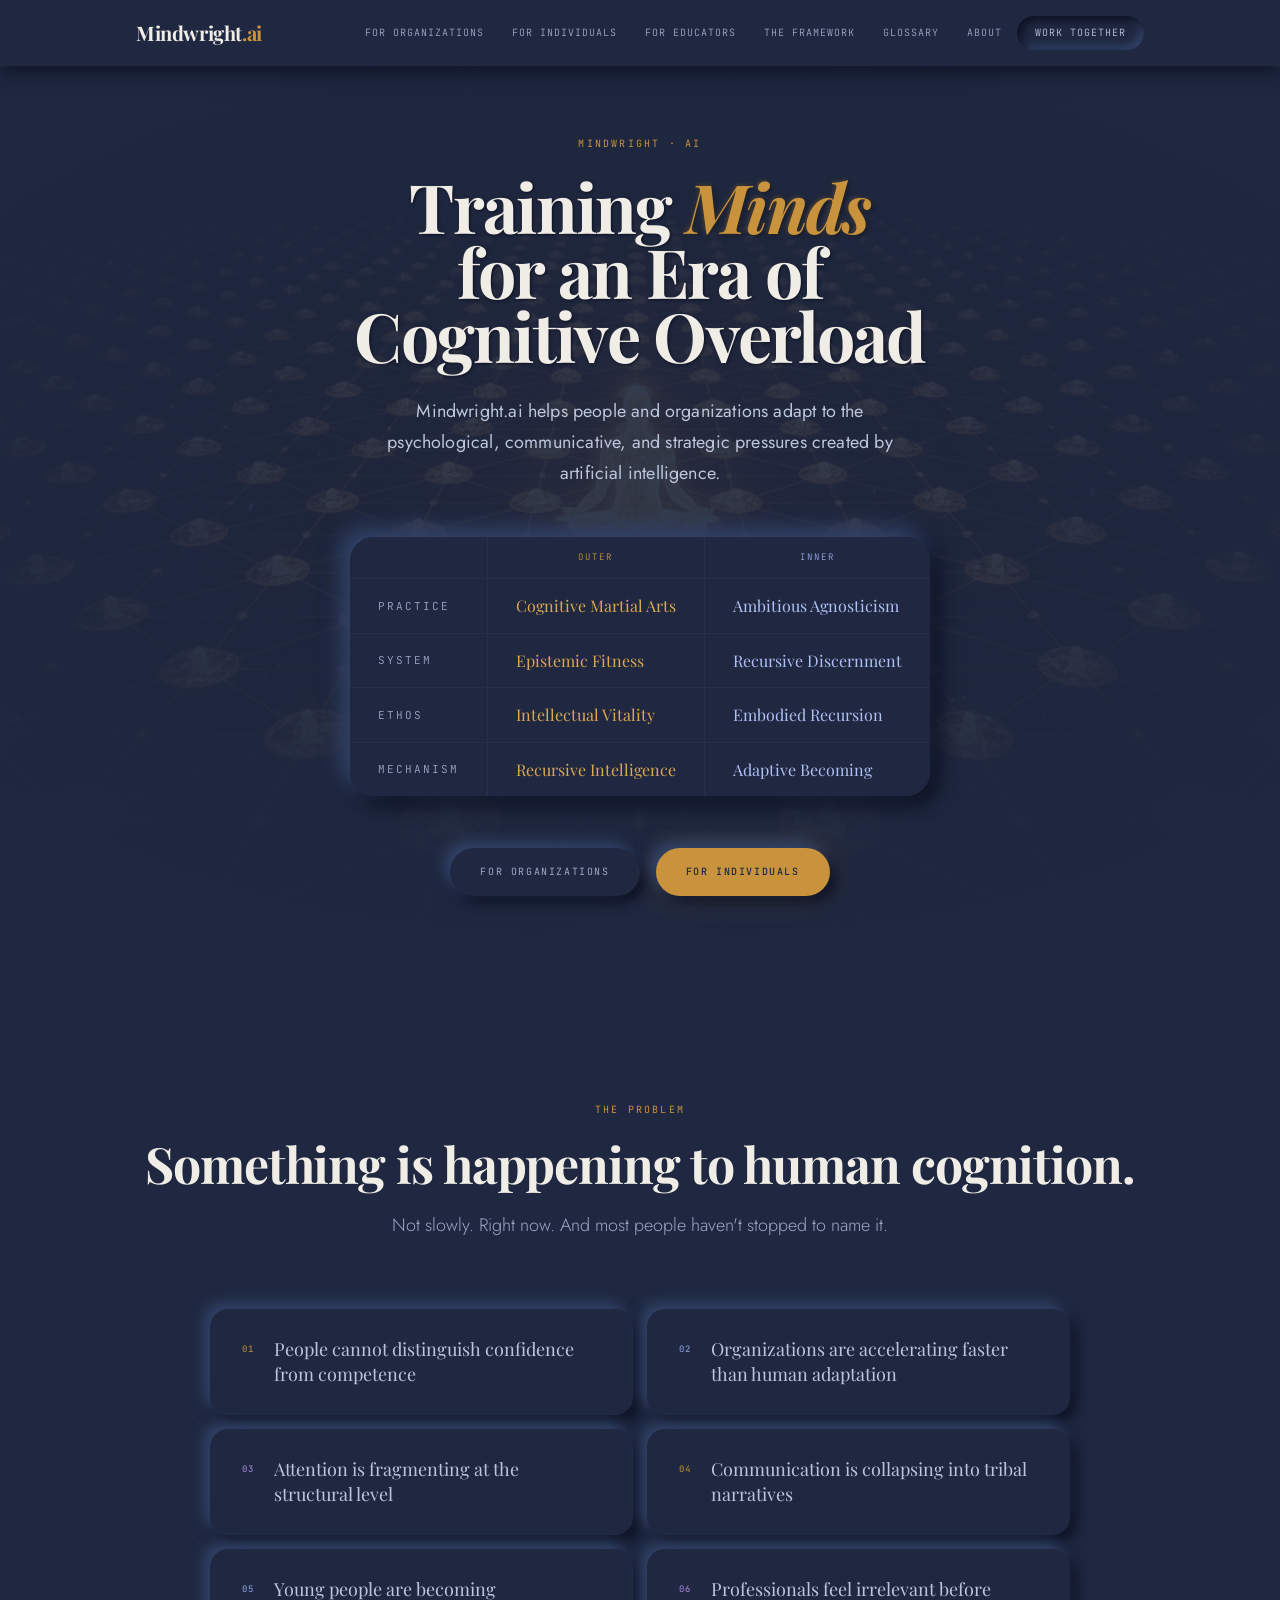
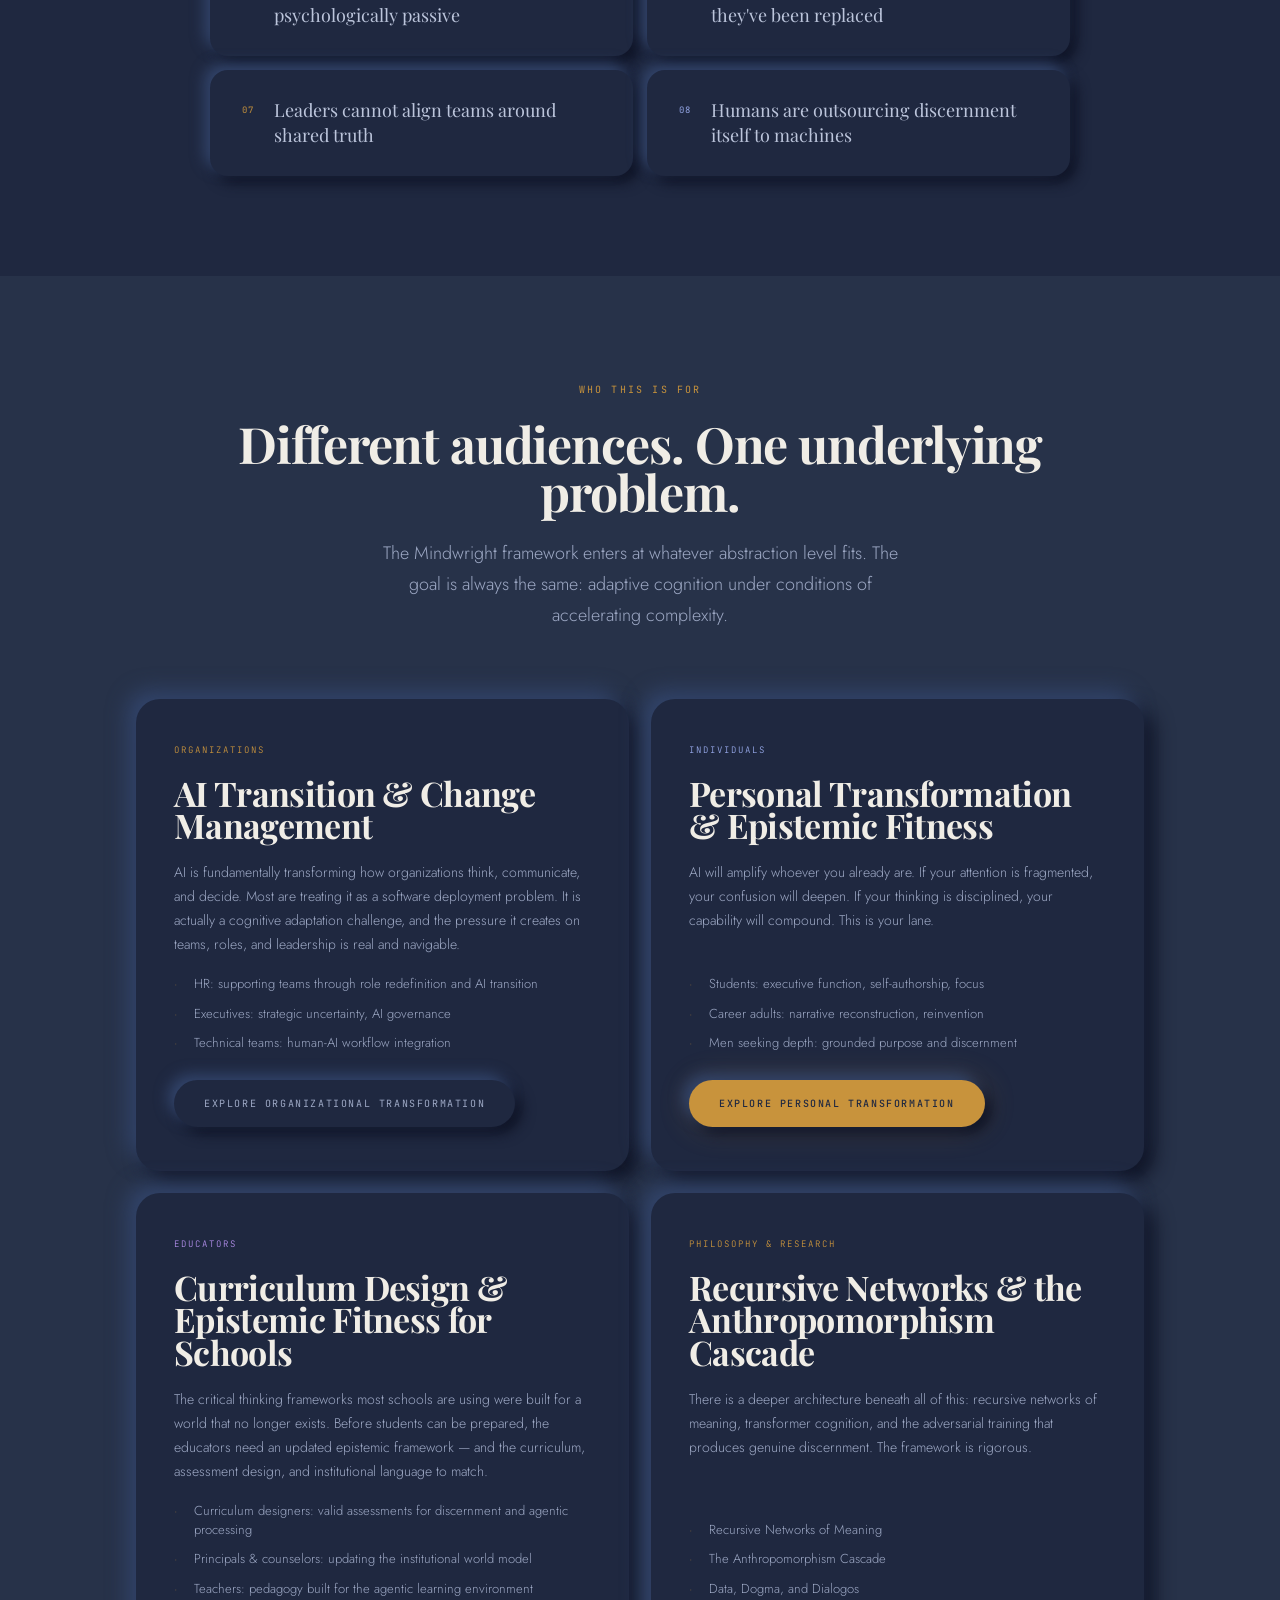
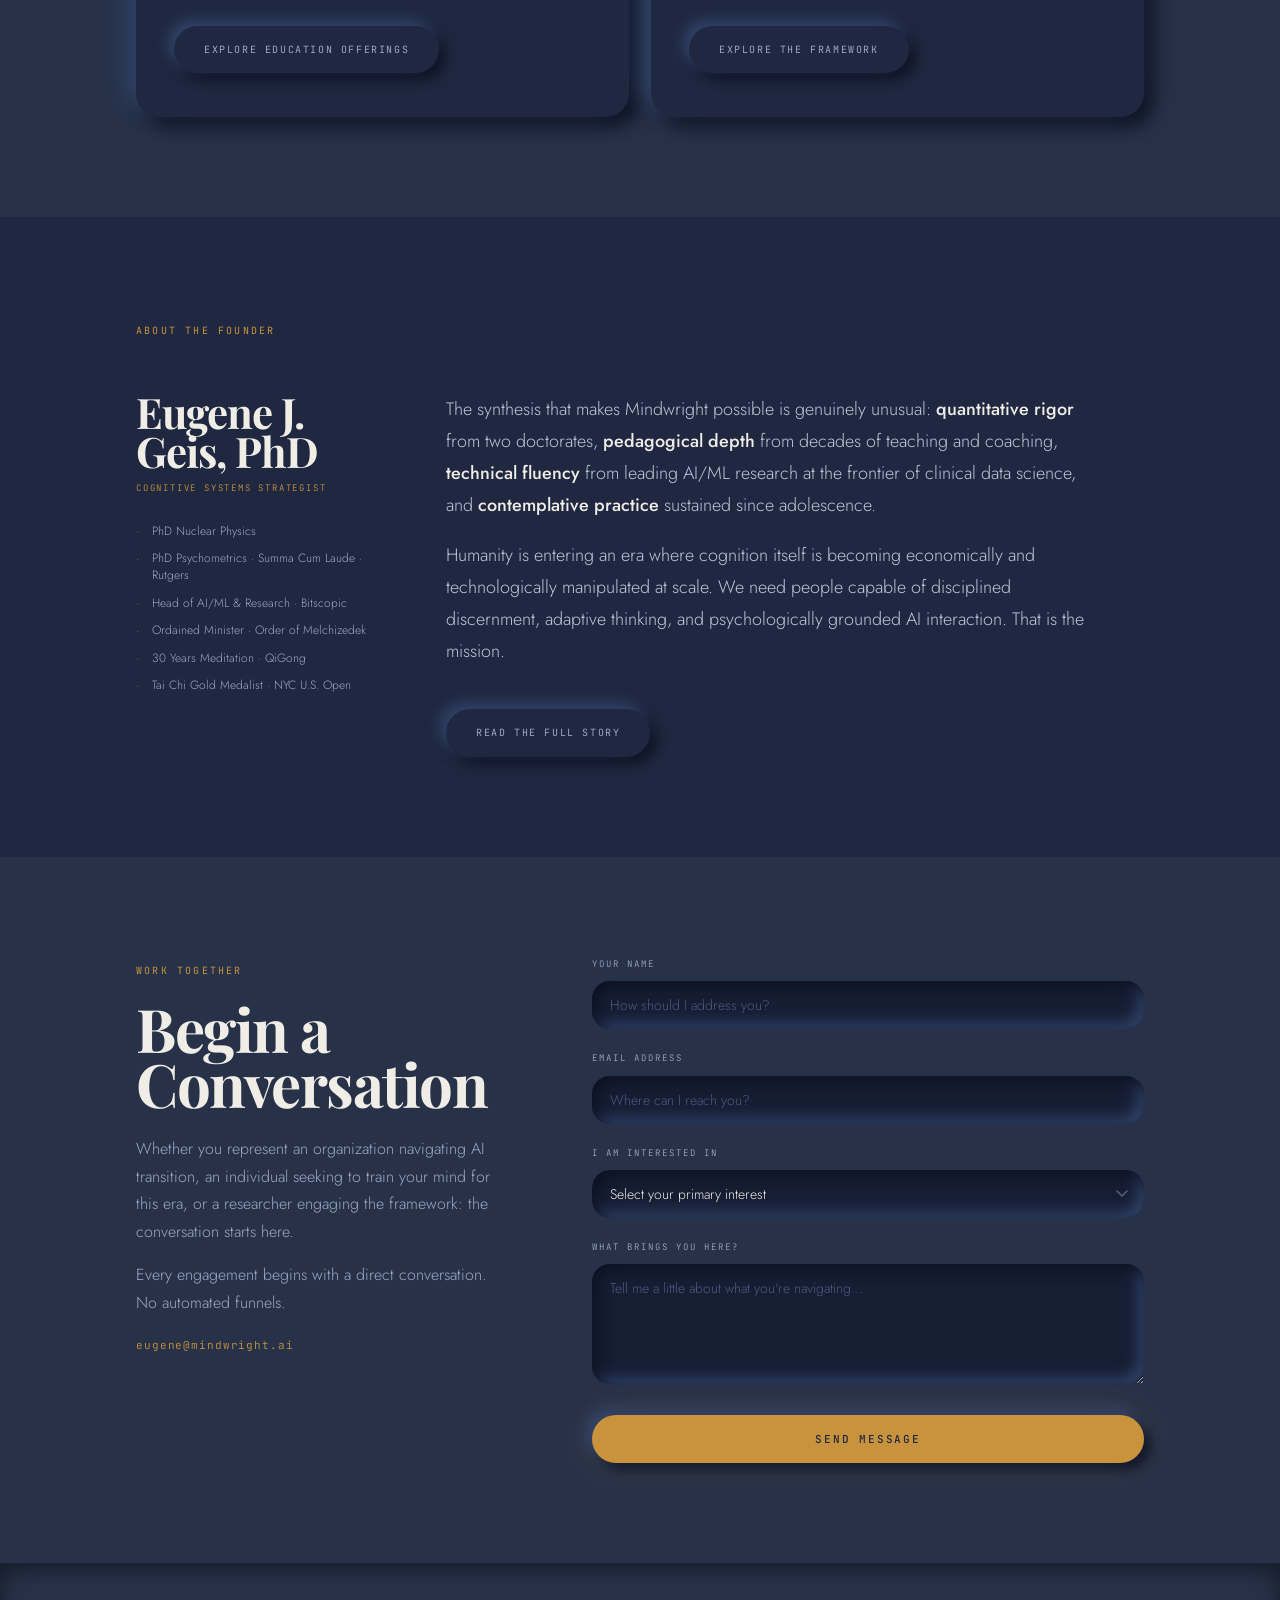
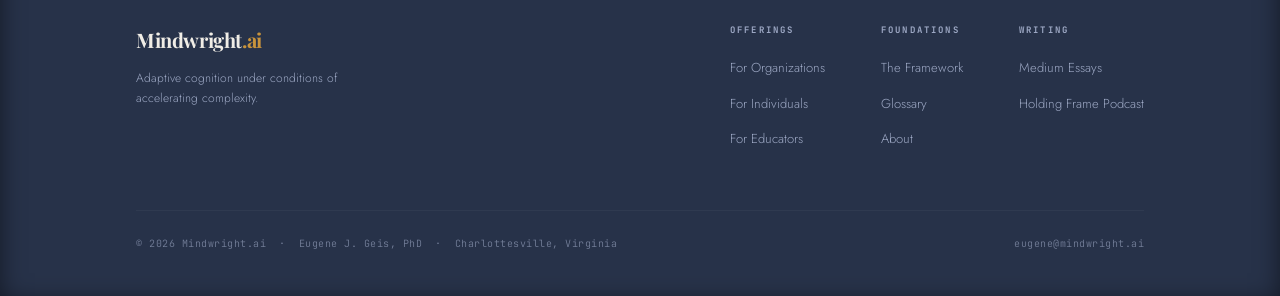
==== commit 272091ae: "Add For Educators offering page and update site navigation New education.html page targets curriculu" ====
--- a/index.html
+++ b/index.html
@@ -24,6 +24,7 @@
     <ul class="nav-links" id="navLinks">
       <li><a href="organizations.html">For Organizations</a></li>
       <li><a href="personal.html">For Individuals</a></li>
+      <li><a href="education.html">For Educators</a></li>
       <li><a href="framework.html">The Framework</a></li>
       <li><a href="glossary.html">Glossary</a></li>
       <li><a href="about.html">About</a></li>
@@ -130,7 +131,7 @@
       <h2>Different audiences. One underlying problem.</h2>
       <p>The Mindwright framework enters at whatever abstraction level fits. The goal is always the same: adaptive cognition under conditions of accelerating complexity.</p>
     </div>
-    <div class="card-grid">
+    <div class="card-grid card-grid--2">
 
       <div class="card">
         <div class="card-tag">Organizations</div>
@@ -154,6 +155,18 @@
           <li>Men seeking depth: grounded purpose and discernment</li>
         </ul>
         <a href="personal.html" class="btn btn--primary">Explore Personal Transformation</a>
+      </div>
+
+      <div class="card">
+        <div class="card-tag">Educators</div>
+        <h3>Curriculum Design &amp; Epistemic Fitness for Schools</h3>
+        <p>The critical thinking frameworks most schools are using were built for a world that no longer exists. Before students can be prepared, the educators need an updated epistemic framework — and the curriculum, assessment design, and institutional language to match.</p>
+        <ul>
+          <li>Curriculum designers: valid assessments for discernment and agentic processing</li>
+          <li>Principals &amp; counselors: updating the institutional world model</li>
+          <li>Teachers: pedagogy built for the agentic learning environment</li>
+        </ul>
+        <a href="education.html" class="btn btn--ghost">Explore Education Offerings</a>
       </div>
 
       <div class="card">
@@ -238,6 +251,7 @@
               <option value="Organizational transformation">Organizational transformation</option>
               <option value="Executive coaching">Executive coaching</option>
               <option value="AI change management">AI change management</option>
+              <option value="Curriculum design / education">Curriculum design / education</option>
               <option value="Student development">Student development</option>
               <option value="Career transformation">Career transformation</option>
               <option value="Cognitive martial arts / personal practice">Cognitive martial arts / personal practice</option>
@@ -279,6 +293,7 @@
           <ul>
             <li><a href="organizations.html">For Organizations</a></li>
             <li><a href="personal.html">For Individuals</a></li>
+            <li><a href="education.html">For Educators</a></li>
           </ul>
         </div>
         <div class="footer-nav-col">
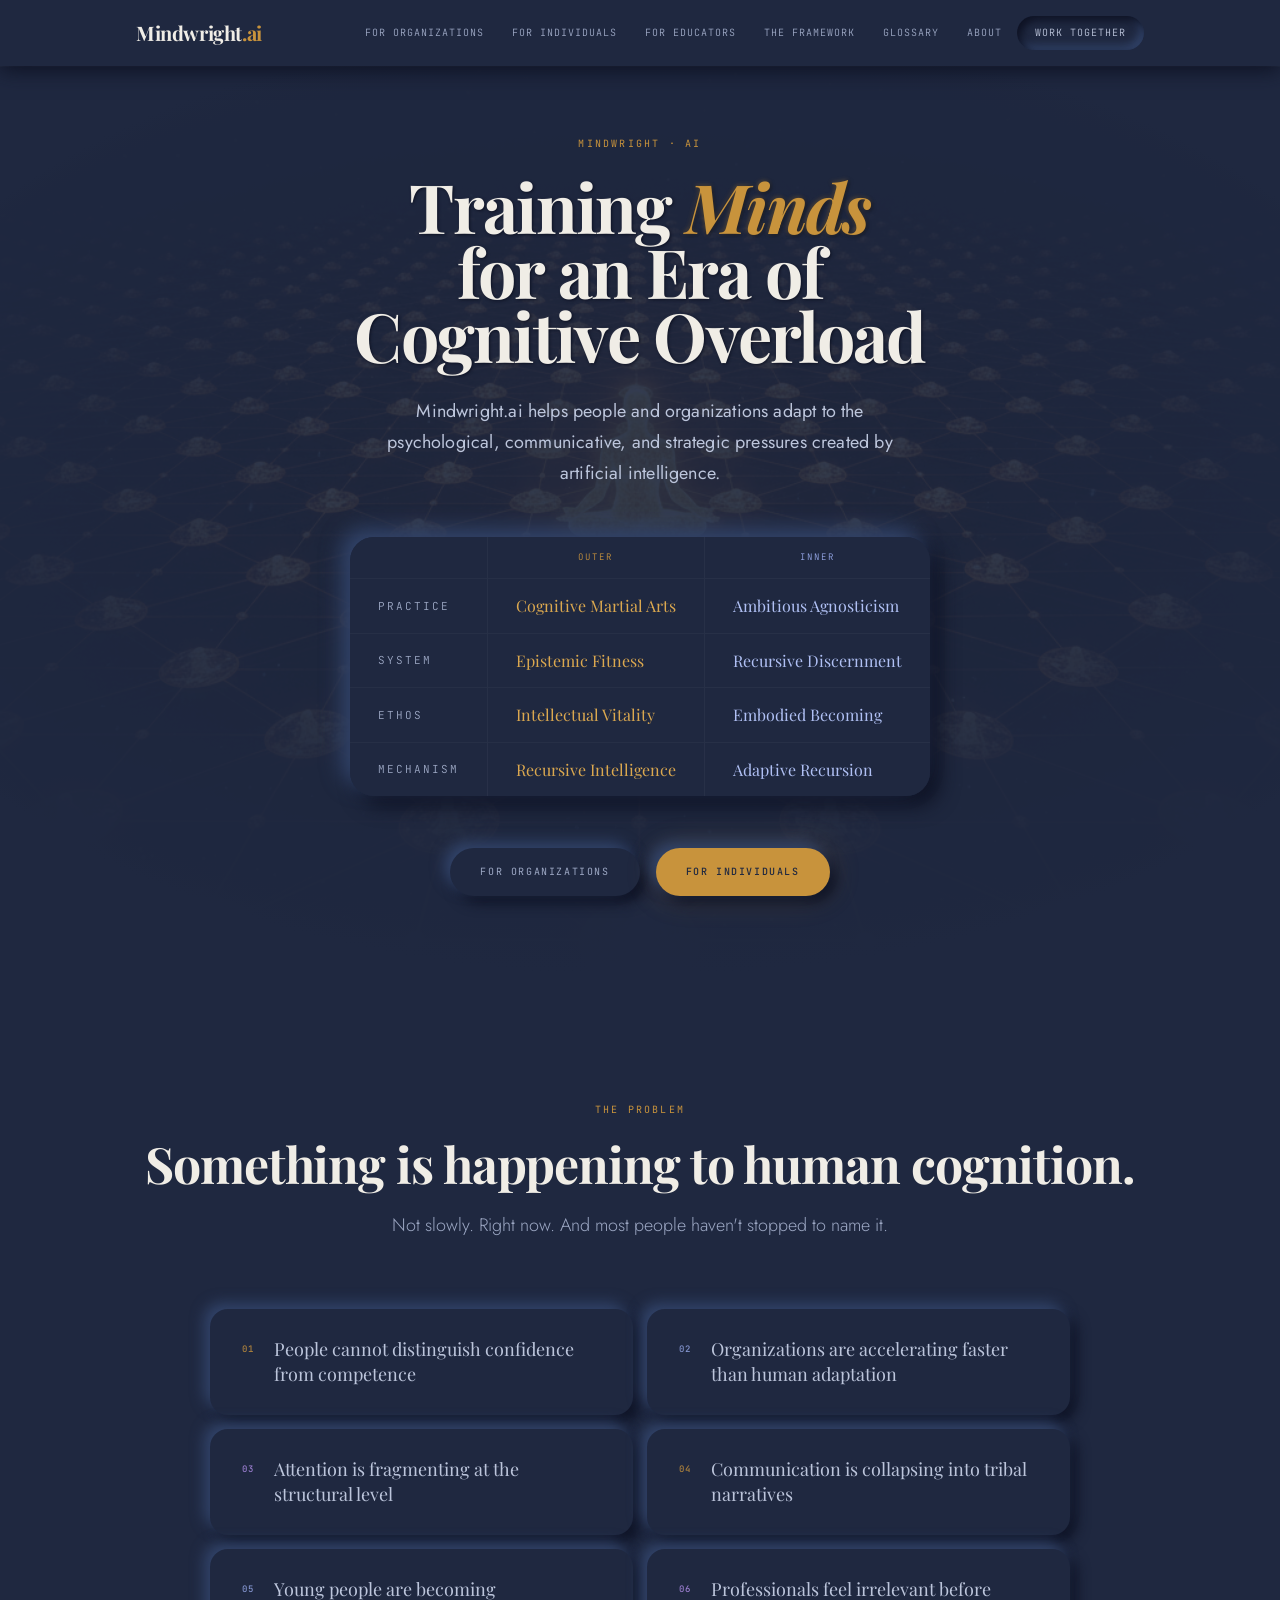
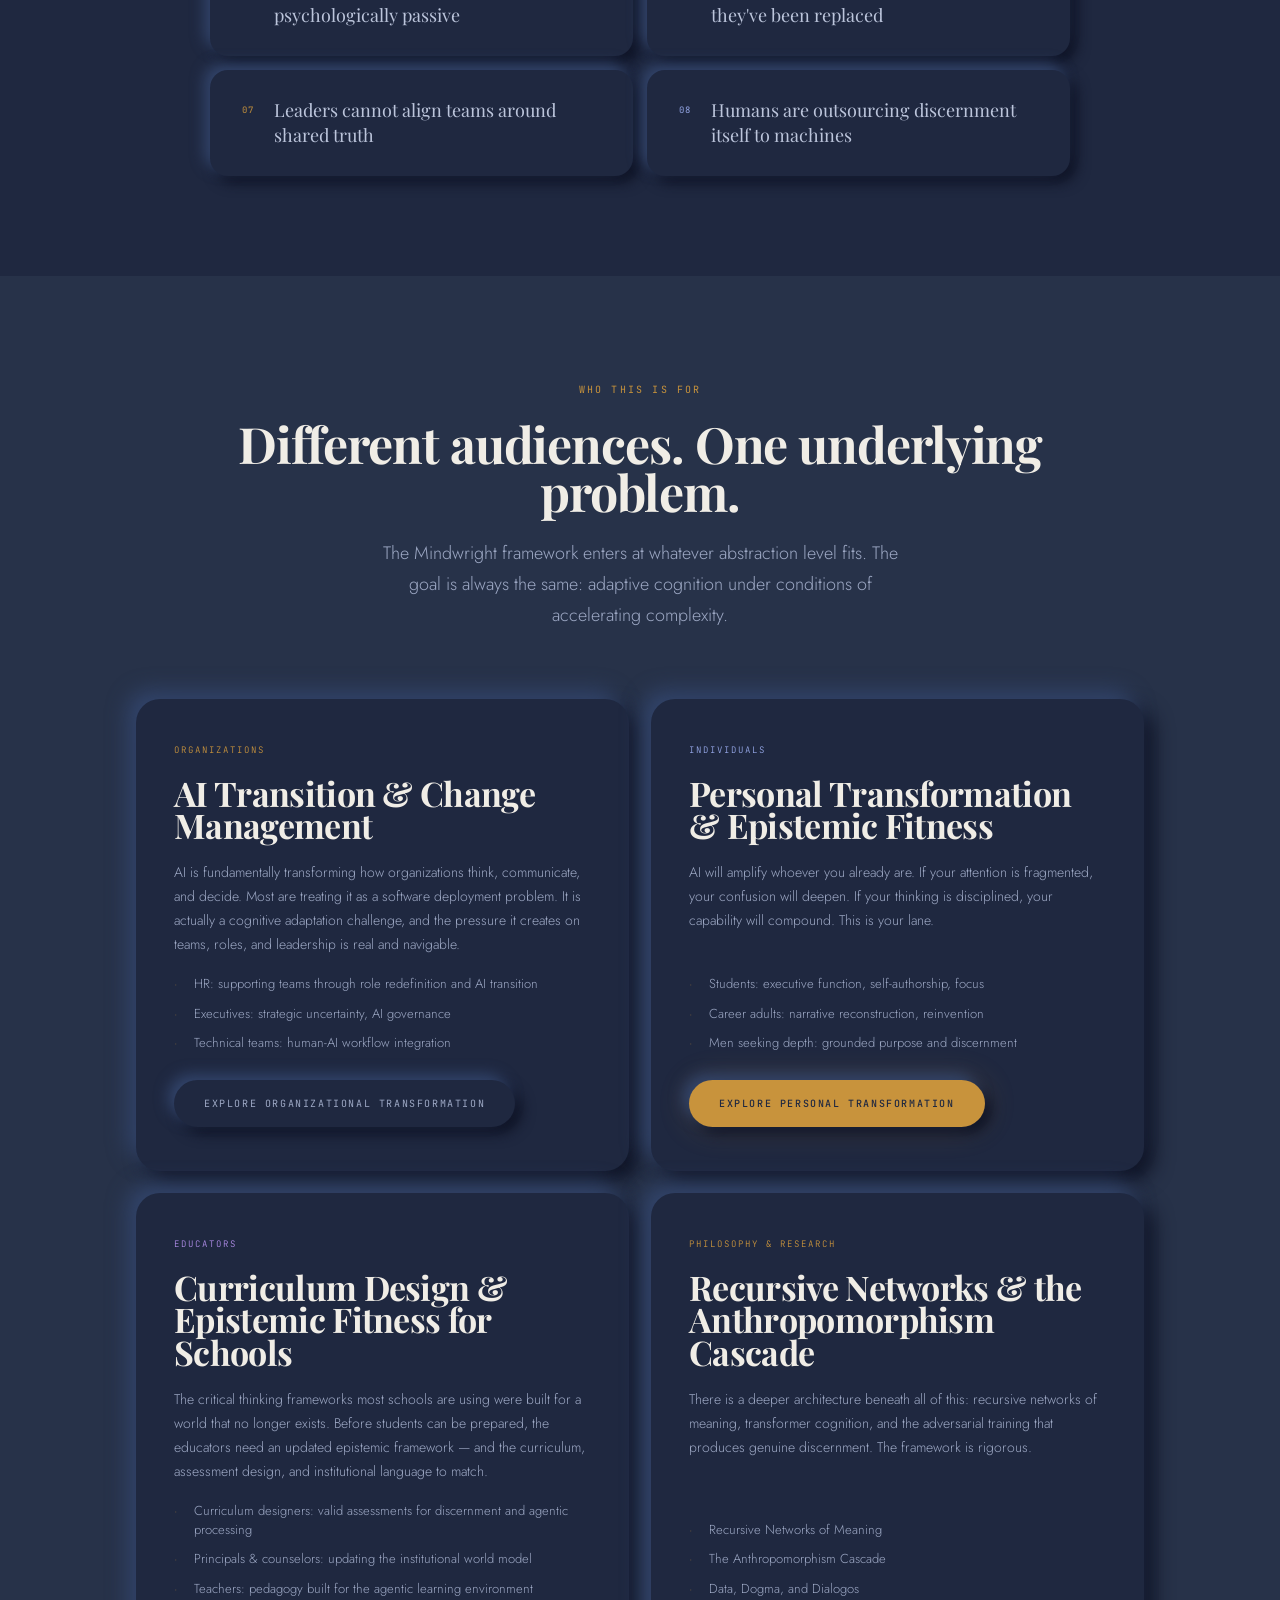
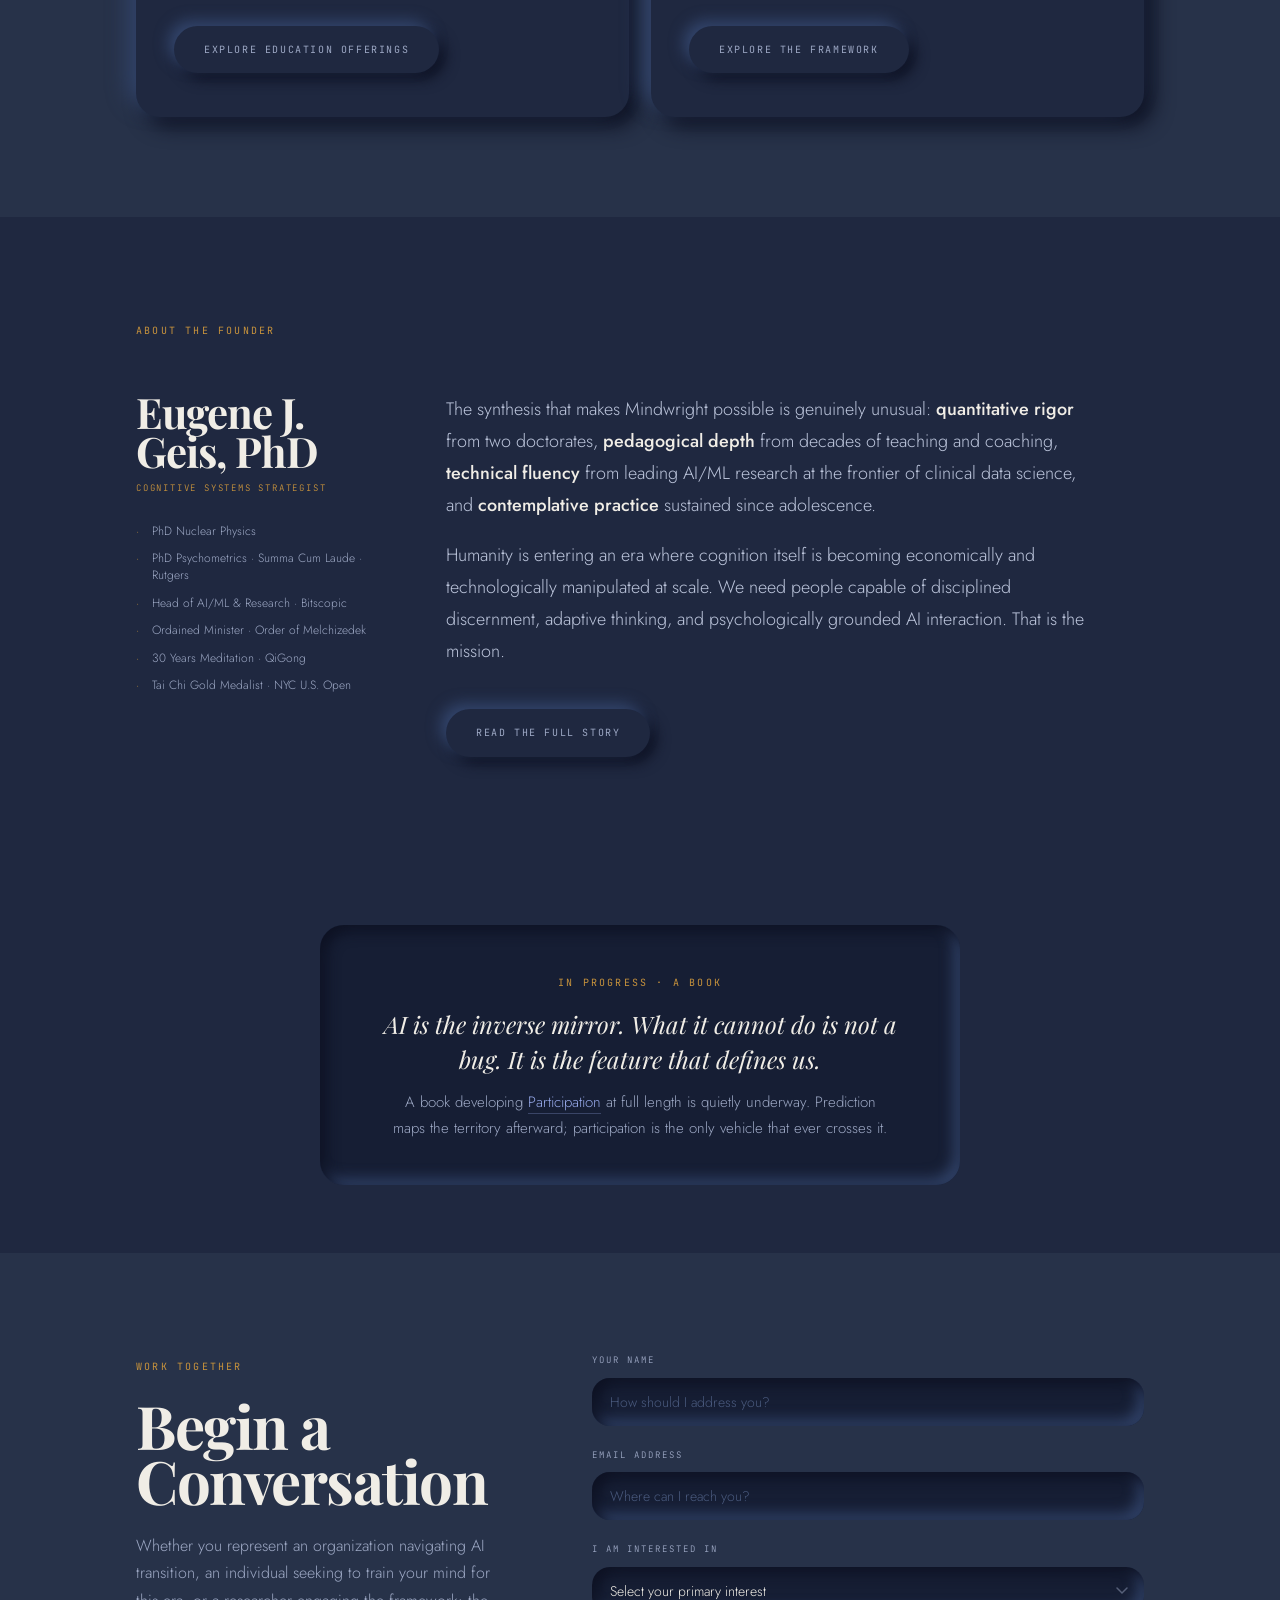
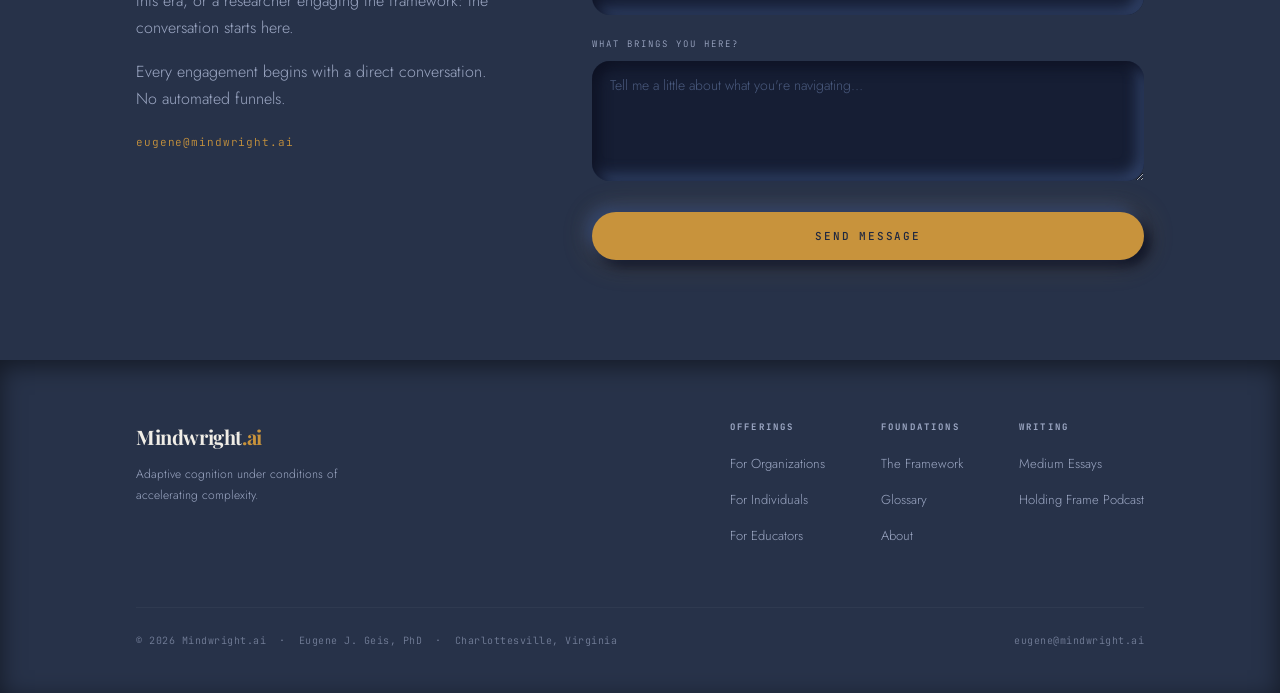
==== commit 4f5616aa: "Update four inner dimensions as Participation, add book-in-progress note - Rename Embodied Recursion" ====
--- a/index.html
+++ b/index.html
@@ -64,11 +64,11 @@
       <!-- Ethos -->
       <div class="stack-cell stack-label" role="rowheader">Ethos</div>
       <div class="stack-cell stack-outer" role="cell">Intellectual Vitality</div>
-      <div class="stack-cell stack-inner" role="cell">Embodied Recursion</div>
+      <div class="stack-cell stack-inner" role="cell">Embodied Becoming</div>
       <!-- Mechanism -->
       <div class="stack-cell stack-label stack-row-last" role="rowheader">Mechanism</div>
       <div class="stack-cell stack-outer stack-row-last" role="cell">Recursive Intelligence</div>
-      <div class="stack-cell stack-inner stack-row-last" role="cell">Adaptive Becoming</div>
+      <div class="stack-cell stack-inner stack-row-last" role="cell">Adaptive Recursion</div>
     </div>
 
     <div class="btn-group">
@@ -216,6 +216,17 @@
         <a href="about.html" class="btn btn--ghost mt-24">Read the Full Story</a>
       </div>
     </div>
+  </div>
+</section>
+
+<!-- ═══ THE BOOK (quiet aside) ═══ -->
+<section class="section section--tight" aria-label="Forthcoming book">
+  <div class="container">
+    <aside class="book-note">
+      <div class="eyebrow">In Progress &middot; A Book</div>
+      <p class="book-note-line">AI is the inverse mirror. What it cannot do is not a bug. It is the feature that defines us.</p>
+      <p class="book-note-sub">A book developing <a href="glossary.html#participation">Participation</a> at full length is quietly underway. Prediction maps the territory afterward; participation is the only vehicle that ever crosses it.</p>
+    </aside>
   </div>
 </section>
 
--- a/css/style.css
+++ b/css/style.css
@@ -1029,6 +1029,39 @@
   line-height: 1.72;
 }
 
+/* ── BOOK NOTE (quiet aside) ─────────────────────────── */
+.book-note {
+  max-width: 640px;
+  margin: 0 auto;
+  padding: 44px 48px;
+  text-align: center;
+  background: var(--surface-inset);
+  border-radius: var(--radius-lg);
+  box-shadow: var(--inset-md);
+}
+.book-note .eyebrow { margin-bottom: 16px; }
+.book-note-line {
+  font-family: var(--font-display);
+  font-style: italic;
+  font-size: clamp(19px, 2.4vw, 24px);
+  line-height: 1.45;
+  color: var(--text);
+  margin-bottom: 14px;
+}
+.book-note-sub {
+  font-size: 15px;
+  line-height: 1.7;
+  color: var(--text-muted);
+  max-width: 500px;
+  margin: 0 auto;
+}
+.book-note-sub a {
+  color: var(--indigo);
+  border-bottom: 1px solid var(--indigo-border);
+}
+.book-note-sub a:hover { color: var(--indigo-light); }
+@media (max-width: 600px) { .book-note { padding: 36px 24px; } }
+
 /* ── FOOTER ──────────────────────────────────────────── */
 .site-footer {
   background: var(--surface);
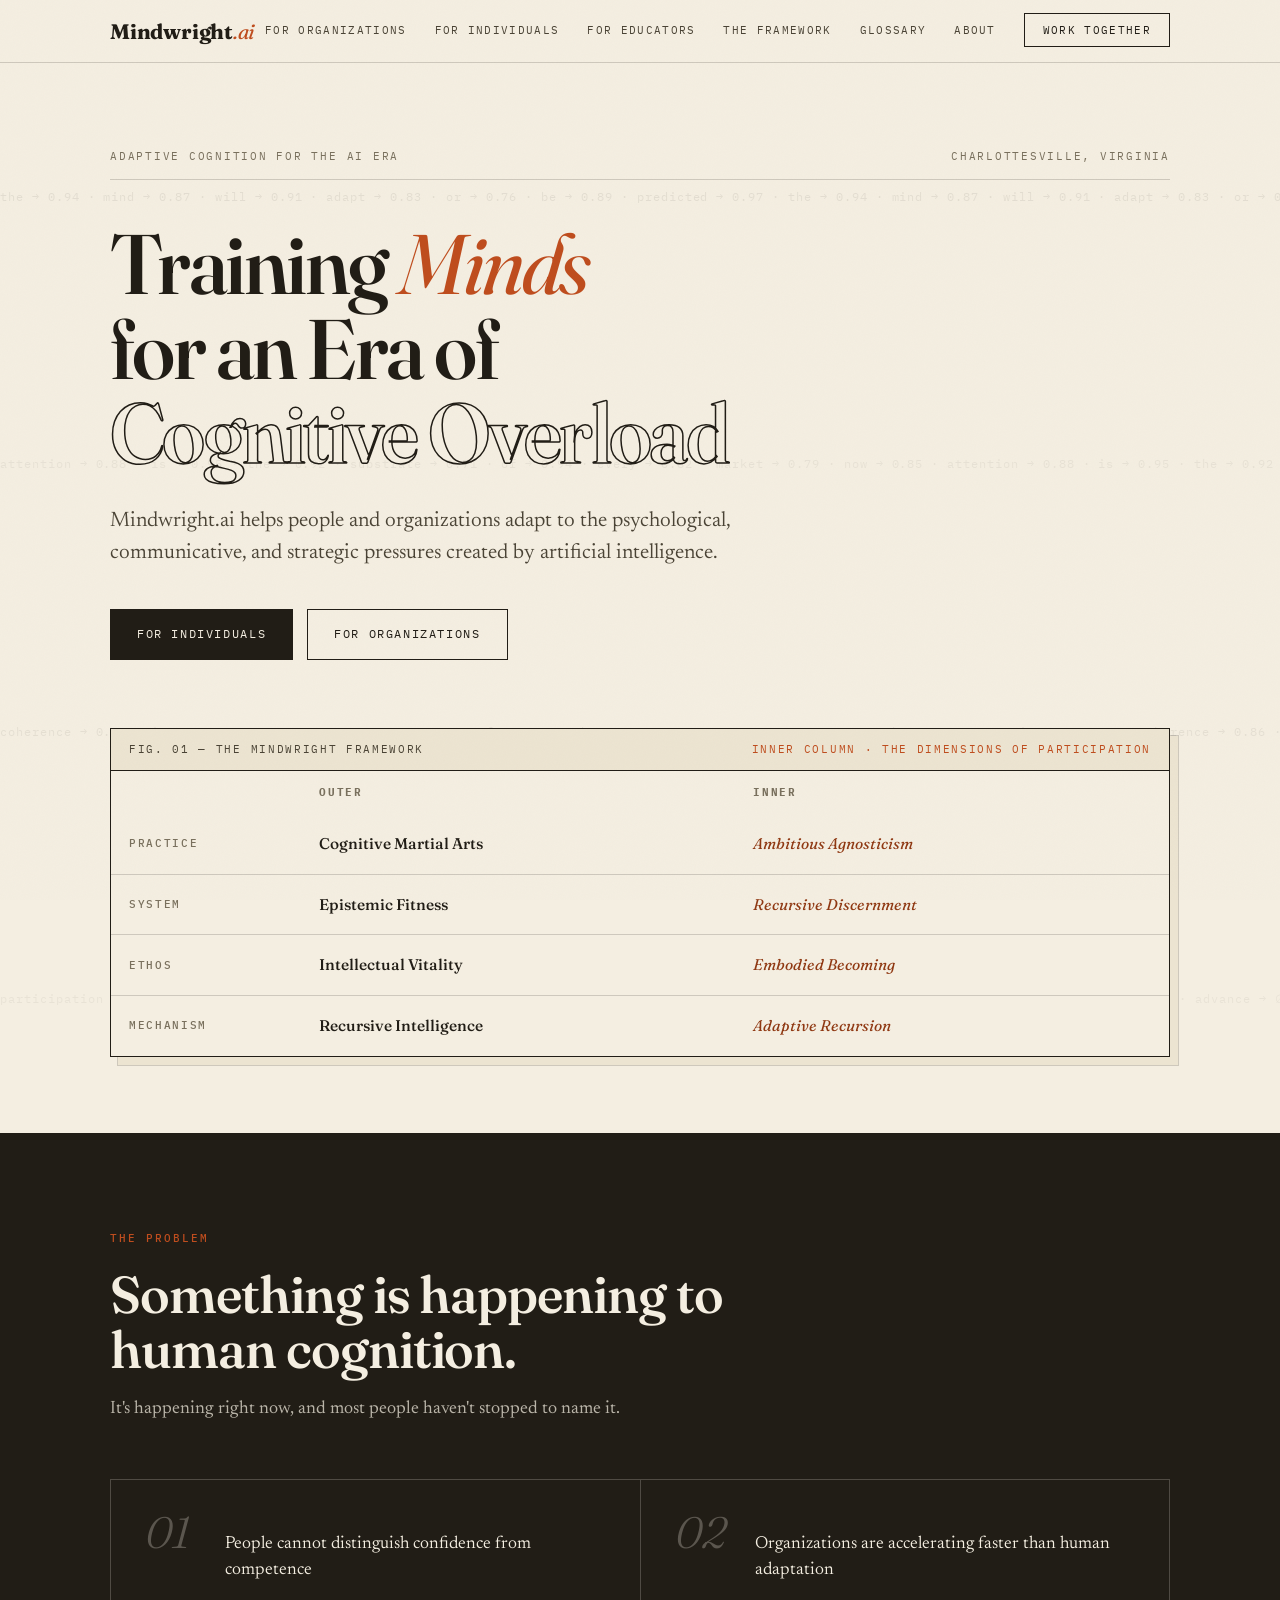
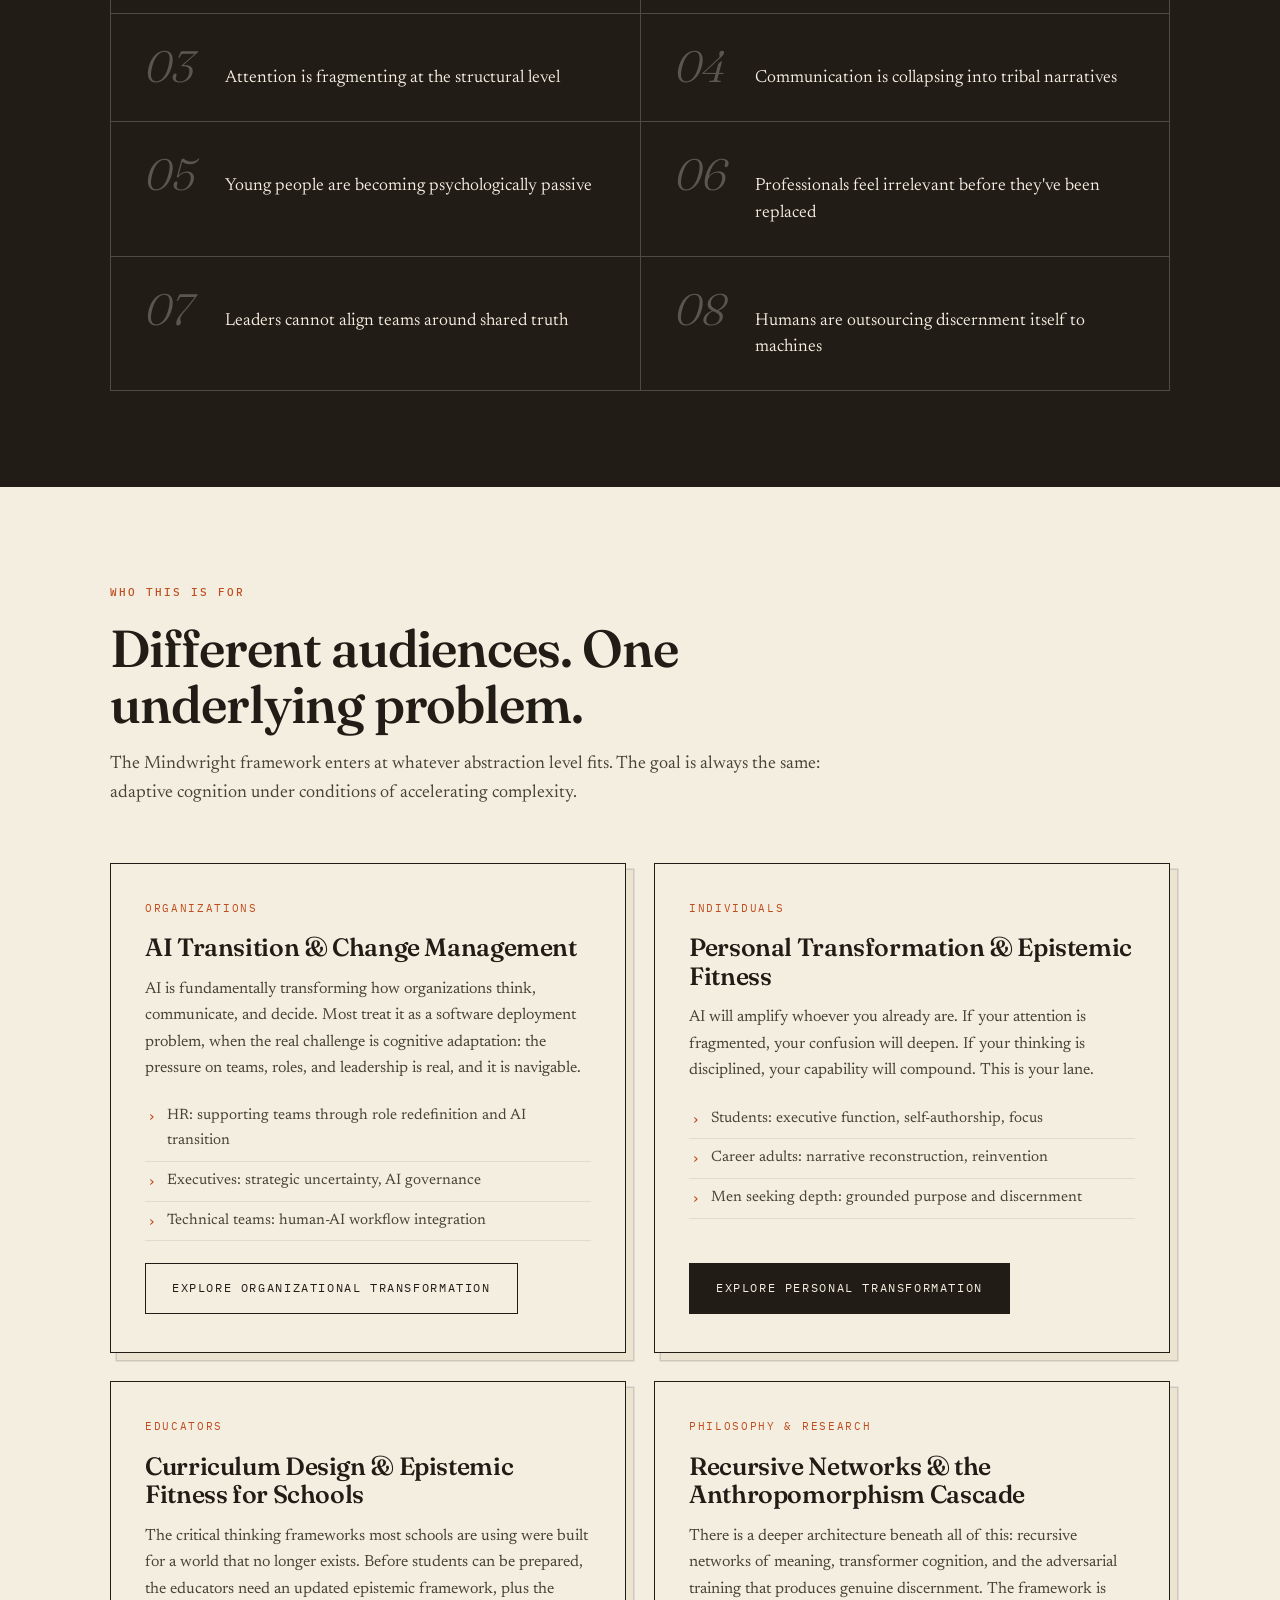
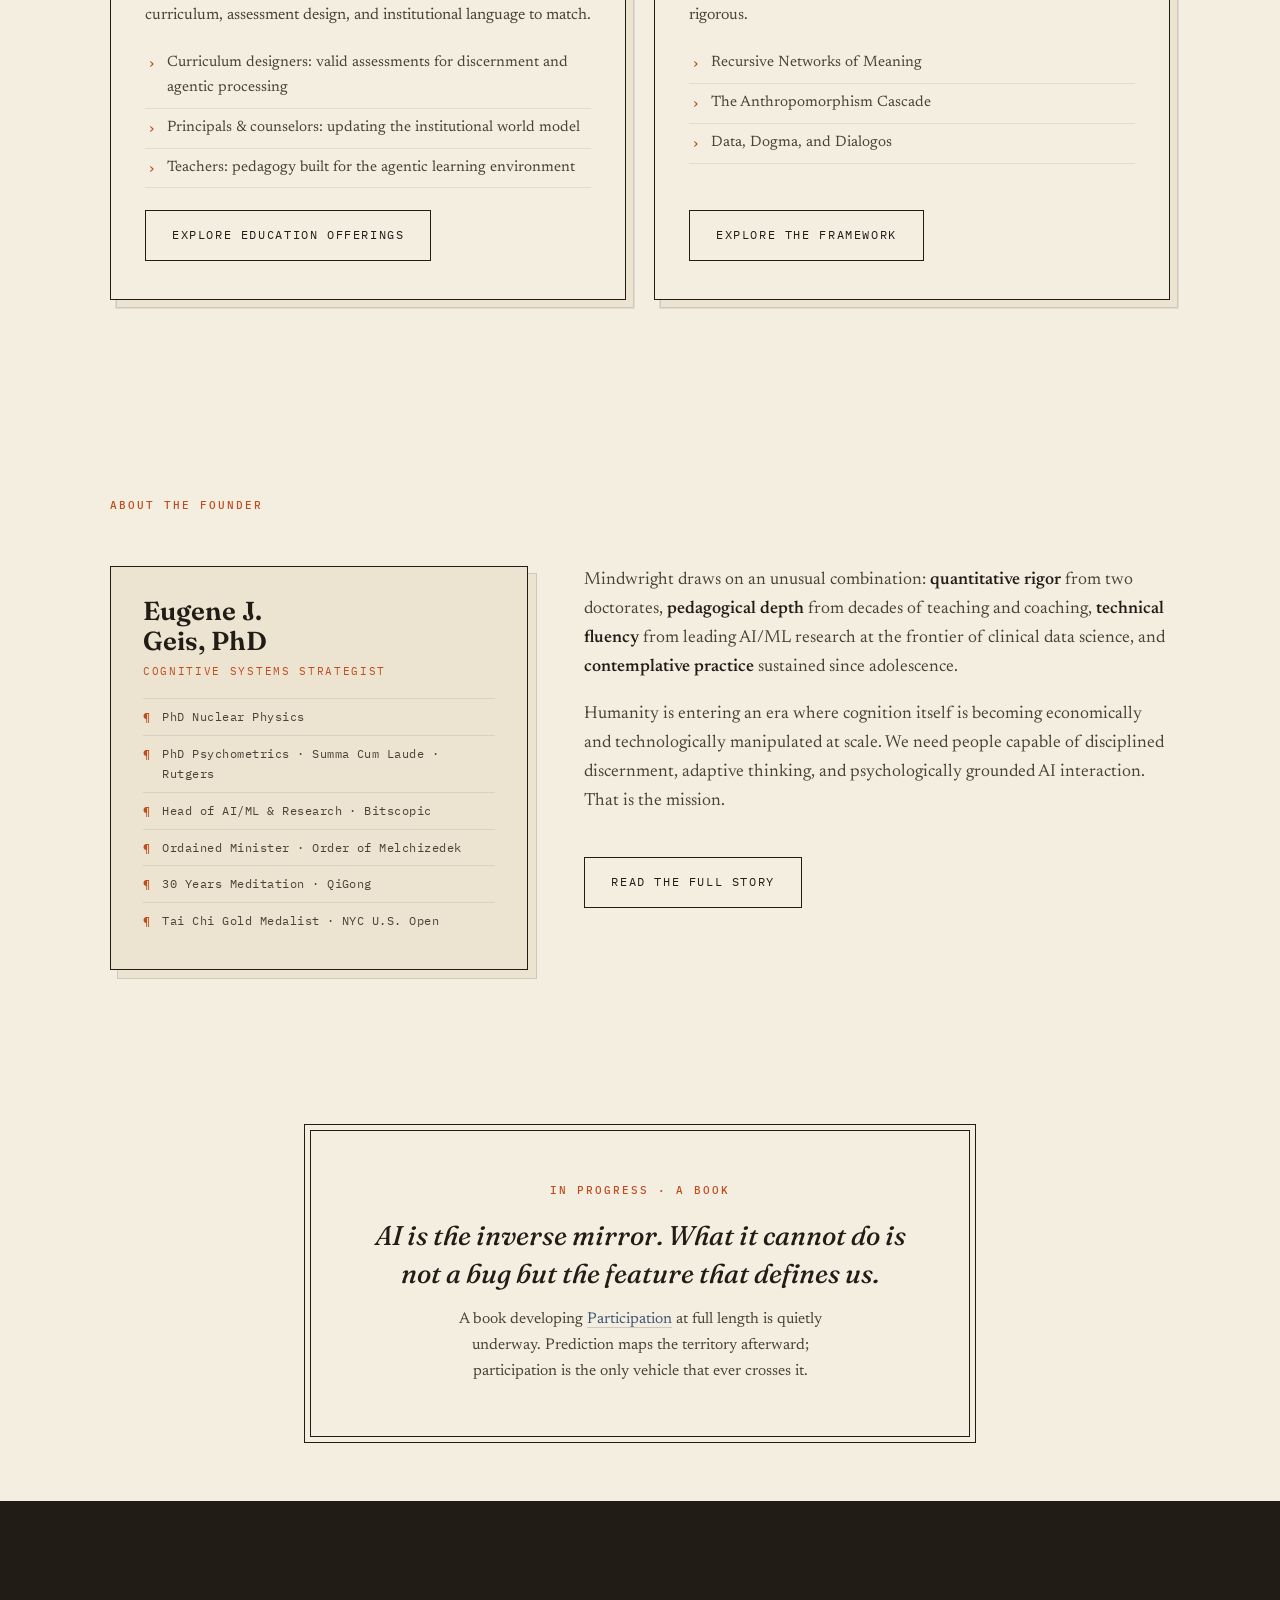
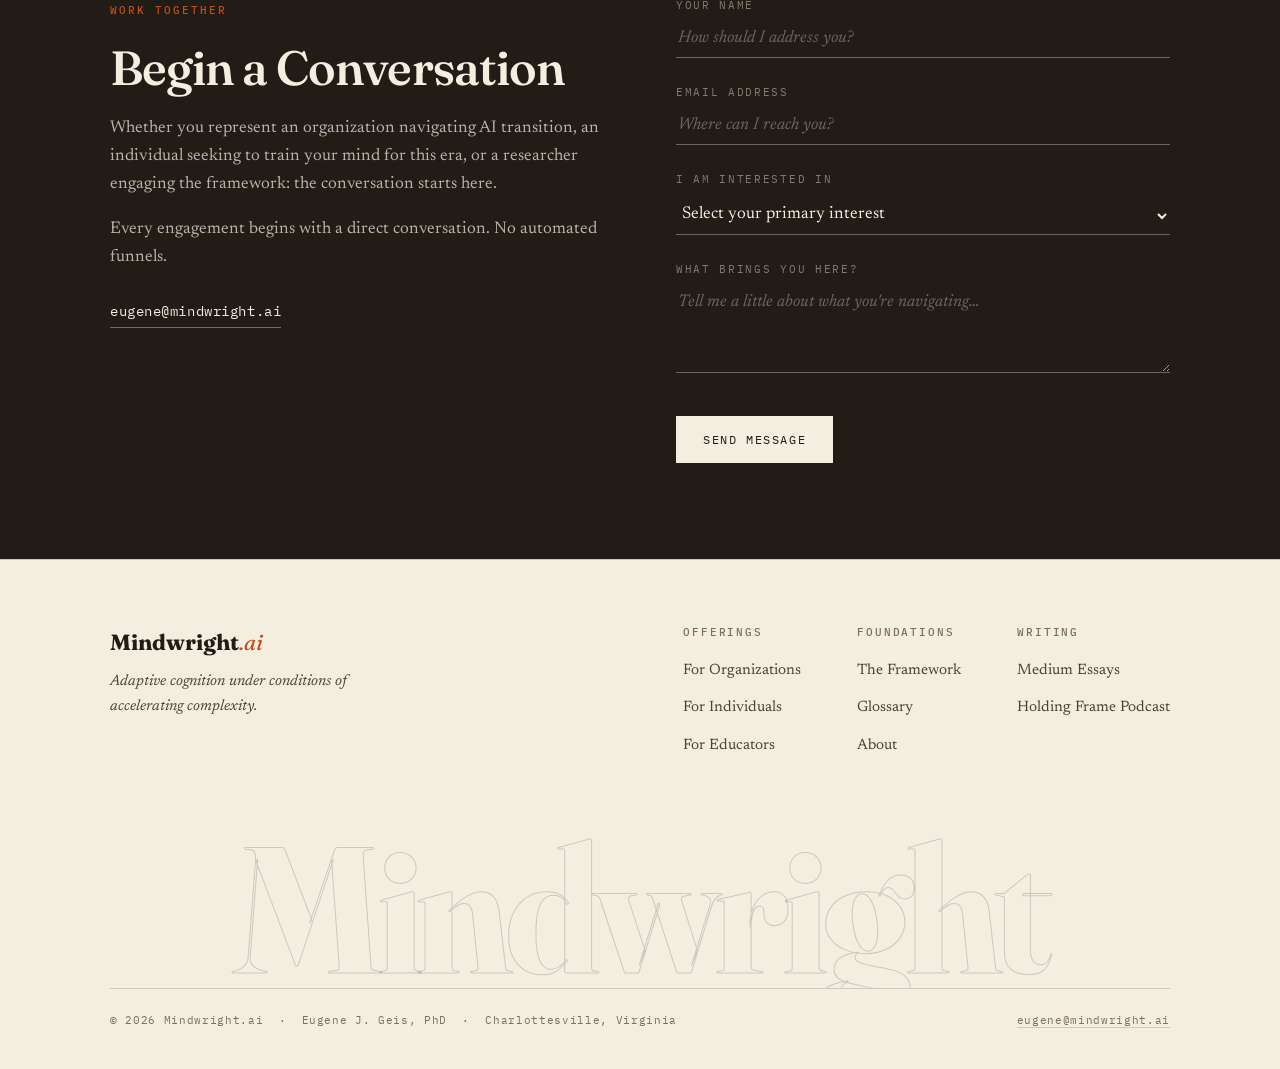
==== commit c5ab767e: "Redesign site as paper-and-ink editorial, rewrite copy in grounded voice Design ("Daylight Edition")" ====
--- a/index.html
+++ b/index.html
@@ -11,7 +11,7 @@
   <meta property="og:type" content="website">
   <link rel="preconnect" href="https://fonts.googleapis.com">
   <link rel="preconnect" href="https://fonts.gstatic.com" crossorigin>
-  <link href="https://fonts.googleapis.com/css2?family=Playfair+Display:ital,wght@0,400;0,700;0,900;1,400;1,700&family=Jost:wght@300;400;500&family=JetBrains+Mono:wght@400;500&display=swap" rel="stylesheet">
+  <link href="https://fonts.googleapis.com/css2?family=Fraunces:ital,opsz,wght@0,9..144,300..900;1,9..144,300..900&family=Newsreader:ital,opsz,wght@0,6..72,300..600;1,6..72,300..600&family=IBM+Plex+Mono:ital,wght@0,400;0,500;1,400&display=swap" rel="stylesheet">
   <link rel="stylesheet" href="css/style.css">
 </head>
 <body>
@@ -35,56 +35,59 @@
 
 <!-- ═══ HERO ═══ -->
 <section class="hero">
-  <div class="hero-bg" style="background-image: url('assets/images/hero-home.png');"></div>
+  <div class="stream" aria-hidden="true">
+    <div class="stream-row">the → 0.94 · mind → 0.87 · will → 0.91 · adapt → 0.83 · or → 0.76 · be → 0.89 · predicted → 0.97 · the → 0.94 · mind → 0.87 · will → 0.91 · adapt → 0.83 · or → 0.76 · be → 0.89 · predicted → 0.97 · the → 0.94 · mind → 0.87 · will → 0.91 · adapt → 0.83 · or → 0.76 · be → 0.89 · predicted → 0.97 · the → 0.94 · mind → 0.87 · will → 0.91 · adapt → 0.83 · or → 0.76 · be → 0.89 · predicted → 0.97 ·&nbsp;</div>
+    <div class="stream-row">attention → 0.88 · is → 0.95 · the → 0.92 · substrate → 0.71 · of → 0.94 · every → 0.82 · market → 0.79 · now → 0.85 · attention → 0.88 · is → 0.95 · the → 0.92 · substrate → 0.71 · of → 0.94 · every → 0.82 · market → 0.79 · now → 0.85 · attention → 0.88 · is → 0.95 · the → 0.92 · substrate → 0.71 · of → 0.94 · every → 0.82 · market → 0.79 · now → 0.85 ·&nbsp;</div>
+    <div class="stream-row">coherence → 0.86 · is → 0.93 · a → 0.90 · property → 0.78 · of → 0.95 · the → 0.92 · map → 0.84 · not → 0.88 · the → 0.93 · territory → 0.96 · coherence → 0.86 · is → 0.93 · a → 0.90 · property → 0.78 · of → 0.95 · the → 0.92 · map → 0.84 · not → 0.88 · the → 0.93 · territory → 0.96 ·&nbsp;</div>
+    <div class="stream-row">participation → ∅ · cannot → ∅ · be → ∅ · computed → ∅ · in → ∅ · advance → ∅ · participation → ∅ · cannot → ∅ · be → ∅ · computed → ∅ · in → ∅ · advance → ∅ · participation → ∅ · cannot → ∅ · be → ∅ · computed → ∅ · in → ∅ · advance → ∅ · participation → ∅ · cannot → ∅ · be → ∅ · computed → ∅ · in → ∅ · advance → ∅ ·&nbsp;</div>
+  </div>
   <div class="container hero-body">
-    <div class="eyebrow">Mindwright &middot; ai</div>
+    <div class="hero-kicker">
+      <span>Adaptive Cognition for the AI Era</span>
+      <span>Charlottesville, Virginia</span>
+    </div>
     <h1 class="hero-title">
       Training <em>Minds</em><br>
       for an Era of<br>
-      Cognitive Overload
+      <span class="hollow">Cognitive Overload</span>
     </h1>
     <p class="hero-sub">
       Mindwright.ai helps people and organizations adapt to the psychological,
       communicative, and strategic pressures created by artificial intelligence.
     </p>
 
-    <div class="stack-table" role="table" aria-label="The Mindwright Framework">
-      <!-- Column headers -->
-      <div class="stack-cell stack-corner"></div>
-      <div class="stack-cell stack-col-head" role="columnheader">Outer</div>
-      <div class="stack-cell stack-col-head stack-col-head--inner" role="columnheader">Inner</div>
-      <!-- Practice -->
-      <div class="stack-cell stack-label" role="rowheader">Practice</div>
-      <div class="stack-cell stack-outer" role="cell">Cognitive Martial Arts</div>
-      <div class="stack-cell stack-inner" role="cell">Ambitious Agnosticism</div>
-      <!-- System -->
-      <div class="stack-cell stack-label" role="rowheader">System</div>
-      <div class="stack-cell stack-outer" role="cell">Epistemic Fitness</div>
-      <div class="stack-cell stack-inner" role="cell">Recursive Discernment</div>
-      <!-- Ethos -->
-      <div class="stack-cell stack-label" role="rowheader">Ethos</div>
-      <div class="stack-cell stack-outer" role="cell">Intellectual Vitality</div>
-      <div class="stack-cell stack-inner" role="cell">Embodied Becoming</div>
-      <!-- Mechanism -->
-      <div class="stack-cell stack-label stack-row-last" role="rowheader">Mechanism</div>
-      <div class="stack-cell stack-outer stack-row-last" role="cell">Recursive Intelligence</div>
-      <div class="stack-cell stack-inner stack-row-last" role="cell">Adaptive Recursion</div>
-    </div>
-
     <div class="btn-group">
+      <a href="personal.html" class="btn btn--primary">For Individuals</a>
       <a href="organizations.html" class="btn btn--ghost">For Organizations</a>
-      <a href="personal.html" class="btn btn--primary">For Individuals</a>
-    </div>
+    </div>
+
+    <figure class="specimen">
+      <figcaption class="specimen-caption">
+        <span>Fig. 01 — The Mindwright Framework</span>
+        <span class="folio">inner column · the dimensions of participation</span>
+      </figcaption>
+      <table aria-label="The Mindwright Framework">
+        <thead>
+          <tr><th></th><th>Outer</th><th>Inner</th></tr>
+        </thead>
+        <tbody>
+          <tr><th>Practice</th><td class="outer">Cognitive Martial Arts</td><td class="inner">Ambitious Agnosticism</td></tr>
+          <tr><th>System</th><td class="outer">Epistemic Fitness</td><td class="inner">Recursive Discernment</td></tr>
+          <tr><th>Ethos</th><td class="outer">Intellectual Vitality</td><td class="inner">Embodied Becoming</td></tr>
+          <tr><th>Mechanism</th><td class="outer">Recursive Intelligence</td><td class="inner">Adaptive Recursion</td></tr>
+        </tbody>
+      </table>
+    </figure>
   </div>
 </section>
 
 <!-- ═══ THE PROBLEM ═══ -->
-<section class="section">
+<section class="section section--dark">
   <div class="container">
     <div class="section-head">
       <div class="eyebrow">The Problem</div>
       <h2>Something is happening to human cognition.</h2>
-      <p>Not slowly. Right now. And most people haven't stopped to name it.</p>
+      <p>It's happening right now, and most people haven't stopped to name it.</p>
     </div>
     <div class="problem-grid">
       <div class="problem-item">
@@ -124,7 +127,7 @@
 </section>
 
 <!-- ═══ WHO THIS IS FOR ═══ -->
-<section class="section section--dark">
+<section class="section">
   <div class="container">
     <div class="section-head">
       <div class="eyebrow">Who This Is For</div>
@@ -136,7 +139,7 @@
       <div class="card">
         <div class="card-tag">Organizations</div>
         <h3>AI Transition &amp; Change Management</h3>
-        <p>AI is fundamentally transforming how organizations think, communicate, and decide. Most are treating it as a software deployment problem. It is actually a cognitive adaptation challenge, and the pressure it creates on teams, roles, and leadership is real and navigable.</p>
+        <p>AI is fundamentally transforming how organizations think, communicate, and decide. Most treat it as a software deployment problem, when the real challenge is cognitive adaptation: the pressure on teams, roles, and leadership is real, and it is navigable.</p>
         <ul>
           <li>HR: supporting teams through role redefinition and AI transition</li>
           <li>Executives: strategic uncertainty, AI governance</li>
@@ -160,7 +163,7 @@
       <div class="card">
         <div class="card-tag">Educators</div>
         <h3>Curriculum Design &amp; Epistemic Fitness for Schools</h3>
-        <p>The critical thinking frameworks most schools are using were built for a world that no longer exists. Before students can be prepared, the educators need an updated epistemic framework — and the curriculum, assessment design, and institutional language to match.</p>
+        <p>The critical thinking frameworks most schools are using were built for a world that no longer exists. Before students can be prepared, the educators need an updated epistemic framework, plus the curriculum, assessment design, and institutional language to match.</p>
         <ul>
           <li>Curriculum designers: valid assessments for discernment and agentic processing</li>
           <li>Principals &amp; counselors: updating the institutional world model</li>
@@ -204,7 +207,7 @@
       </div>
       <div class="about-strip-text">
         <p>
-          The synthesis that makes Mindwright possible is genuinely unusual:
+          Mindwright draws on an unusual combination:
           <strong>quantitative rigor</strong> from two doctorates,
           <strong>pedagogical depth</strong> from decades of teaching and coaching,
           <strong>technical fluency</strong> from leading AI/ML research at the frontier of clinical data science,
@@ -224,7 +227,7 @@
   <div class="container">
     <aside class="book-note">
       <div class="eyebrow">In Progress &middot; A Book</div>
-      <p class="book-note-line">AI is the inverse mirror. What it cannot do is not a bug. It is the feature that defines us.</p>
+      <p class="book-note-line">AI is the inverse mirror. What it cannot do is not a bug but the feature that defines us.</p>
       <p class="book-note-sub">A book developing <a href="glossary.html#participation">Participation</a> at full length is quietly underway. Prediction maps the territory afterward; participation is the only vehicle that ever crosses it.</p>
     </aside>
   </div>
@@ -324,6 +327,7 @@
         </div>
       </nav>
     </div>
+    <div class="ghost-mark" aria-hidden="true">Mindwright</div>
     <div class="footer-bottom">
       <p>&copy; 2026 Mindwright.ai &nbsp;&middot;&nbsp; Eugene J. Geis, PhD &nbsp;&middot;&nbsp; Charlottesville, Virginia</p>
       <p><a href="mailto:eugene@mindwright.ai">eugene@mindwright.ai</a></p>
--- a/css/style.css
+++ b/css/style.css
@@ -1,1352 +1,952 @@
-/* Mindwright.ai — Dark Neumorphism v2 */
-/* Typography: Playfair Display (display) · Jost (body) · JetBrains Mono (labels) */
+/* ════════════════════════════════════════════════════════════
+   MINDWRIGHT.AI — "DAYLIGHT EDITION"
+   Paper & ink editorial · hairline rules · letterpress plates
+   Typography: Fraunces (display) · Newsreader (body) · IBM Plex Mono (labels)
+   Machine text as texture, human text as figure.
+   ════════════════════════════════════════════════════════════ */
 
 /* ── TOKENS ──────────────────────────────────────────── */
 :root {
-  /* ─ Surface stack ─────────────────────────────────── */
-  /* Midnight navy — dark but breathable, not near-black  */
-  --bg:             #1f2840;   /* page floor                    */
-  --surface:        #273249;   /* lifted sections / nav mobile  */
-  --surface-inset:  #161e34;   /* concave inputs / troughs      */
-
-  /* ─ Neumorphic shadow pair ────────────────────────── */
-  /* Straddle --bg with clear ~12pt L differential each side */
-  --neu-light:      #32446a;   /* highlight face (top-left)     */
-  --neu-dark:       #0d1122;   /* shadow face (bottom-right)    */
-
-  /* ─ Shadow scales (convex raised) ────────────────── */
-  --shadow-xs: -3px -3px 7px var(--neu-light),   3px  3px  7px var(--neu-dark);
-  --shadow-sm: -6px -6px 14px var(--neu-light),  6px  6px 14px var(--neu-dark);
-  --shadow-md: -9px -9px 20px var(--neu-light),  9px  9px 20px var(--neu-dark);
-  --shadow-lg:-13px-13px 28px var(--neu-light), 13px 13px 28px var(--neu-dark);
-
-  /* ─ Inset (concave / pressed) ────────────────────── */
-  --inset-sm: inset  4px  4px  9px var(--neu-dark), inset -4px -4px  9px var(--neu-light);
-  --inset-md: inset  6px  6px 14px var(--neu-dark), inset -6px -6px 14px var(--neu-light);
-
-  /* ─ Amber ────────────────────────────────────────── */
-  --amber:        #c8933c;
-  --amber-light:  #dba84f;
-  --amber-dim:    rgba(200, 147, 60, 0.12);
-  --amber-border: rgba(200, 147, 60, 0.30);
-  --amber-glow:   0 0 32px rgba(200, 147, 60, 0.24);
-
-  /* ─ Indigo accent ────────────────────────────────── */
-  --indigo:        #96a8e8;   /* periwinkle blue — 5.2:1 on --bg   */
-  --indigo-light:  #b0c0f4;
-  --indigo-dim:    rgba(150, 168, 232, 0.12);
-  --indigo-border: rgba(150, 168, 232, 0.28);
-  --indigo-glow:   0 0 28px rgba(150, 168, 232, 0.20);
-
-  /* ─ Violet accent ────────────────────────────────── */
-  --violet:        #b08de8;   /* soft purple — 4.8:1 on --bg       */
-  --violet-light:  #c8a8f4;
-  --violet-dim:    rgba(176, 141, 232, 0.12);
-
-  /* ─ Text ─────────────────────────────────────────── */
-  --text:       #f0ede6;   /* warm near-white — 12:1 on --bg    */
-  --text-mid:   #bcc5db;   /* medium — 7.2:1 on --bg            */
-  --text-muted: #9da8c4;   /* muted — 5.6:1 on --bg (WCAG AA)   */
-  --text-dim:   #4a5a7e;   /* dim — ornamental / footer labels  */
-
-  /* ─ Fonts ────────────────────────────────────────── */
-  --font-display: 'Playfair Display', Georgia, 'Times New Roman', serif;
-  --font-body:    'Jost', system-ui, sans-serif;
-  --font-mono:    'JetBrains Mono', 'Consolas', monospace;
-
-  /* ─ Geometry ─────────────────────────────────────── */
-  --radius-sm:  10px;
-  --radius:     18px;
-  --radius-lg:  24px;
-  --radius-xl:  32px;
-  --radius-pill: 999px;
-
-  /* ─ Layout ───────────────────────────────────────── */
-  --max-w:    1080px;
-  --max-text: 720px;
-
-  /* ─ Motion ───────────────────────────────────────── */
-  --ease:     cubic-bezier(0.22, 0.61, 0.36, 1);
-  --ease-out: cubic-bezier(0.16, 1, 0.3, 1);
-  --dur-fast: 160ms;
-  --dur-mid:  250ms;
-  --dur-slow: 380ms;
-}
-
-/* ── RESET ───────────────────────────────────────────── */
-*, *::before, *::after { box-sizing: border-box; margin: 0; padding: 0; }
-html { -webkit-font-smoothing: antialiased; -moz-osx-font-smoothing: grayscale; scroll-behavior: smooth; }
+  /* ─ Core palette ─ */
+  --paper:      #f4eee1;   /* warm bone — page floor            */
+  --paper-2:    #ece4d1;   /* deeper paper — plates, wells      */
+  --ink:        #211d16;   /* near-black warm ink               */
+  --ink-2:      #4a4335;   /* body copy on paper                */
+  --ink-3:      #79705d;   /* muted labels, folios              */
+  --ember:      #bf4d1e;   /* burnt ember — primary accent      */
+  --ember-deep: #8f3812;   /* pressed / hover ember             */
+  --steel:      #3f5573;   /* slate blue — links, secondary     */
+  --plum:       #6b4d7a;   /* muted plum — tertiary accent      */
+
+  /* ─ Hairlines ─ */
+  --hair:       rgba(33, 29, 22, 0.18);
+  --hair-soft:  rgba(33, 29, 22, 0.09);
+  --hair-paper: rgba(244, 238, 225, 0.22);
+  --hair-paper-soft: rgba(244, 238, 225, 0.10);
+
+  /* ─ Legacy aliases (inline styles across pages use these) ─ */
+  --bg:            var(--paper);
+  --surface:       var(--paper-2);
+  --surface-inset: var(--paper-2);
+  --text:          var(--ink);
+  --text-mid:      var(--ink-2);
+  --text-muted:    var(--ink-2);
+  --text-dim:      var(--ink-3);
+  --amber:         var(--ember);
+  --amber-light:   var(--ember-deep);
+  --amber-dim:     rgba(191, 77, 30, 0.10);
+  --amber-border:  rgba(191, 77, 30, 0.35);
+  --indigo:        var(--steel);
+  --indigo-light:  var(--steel);
+  --violet:        var(--plum);
+  --violet-light:  var(--plum);
+
+  /* ─ Fonts ─ */
+  --font-display: 'Fraunces', Georgia, 'Times New Roman', serif;
+  --font-body:    'Newsreader', Georgia, serif;
+  --font-mono:    'IBM Plex Mono', 'Consolas', monospace;
+
+  --w: 1140px;
+}
+
+/* ── BASE ────────────────────────────────────────────── */
+* { margin: 0; padding: 0; box-sizing: border-box; }
+html { scroll-behavior: smooth; }
 body {
-  background: var(--bg);
-  color: var(--text);
+  background: var(--paper);
+  color: var(--ink);
   font-family: var(--font-body);
-  font-weight: 300;
-  font-size: 15px;
-  line-height: 1.72;
+  font-size: 17px;
+  line-height: 1.65;
+  -webkit-font-smoothing: antialiased;
   overflow-x: hidden;
 }
-img { display: block; max-width: 100%; }
+::selection { background: var(--ember); color: var(--paper); }
+img { max-width: 100%; display: block; }
 a { color: inherit; text-decoration: none; cursor: pointer; }
-ul, ol { list-style: none; }
-
-/* ── LAYOUT ──────────────────────────────────────────── */
-.container {
-  max-width: var(--max-w);
-  margin: 0 auto;
-  padding: 0 36px;
-}
-.container--text {
-  max-width: var(--max-text);
-  margin: 0 auto;
-  padding: 0 36px;
-}
-@media (max-width: 600px) {
+p a { color: var(--steel); border-bottom: 1px solid var(--hair); }
+p a:hover { color: var(--ember); border-color: var(--ember); }
+
+/* paper grain */
+body::after {
+  content: '';
+  position: fixed; inset: 0;
+  background-image: url("data:image/svg+xml,%3Csvg xmlns='http://www.w3.org/2000/svg' width='140' height='140'%3E%3Cfilter id='n'%3E%3CfeTurbulence type='fractalNoise' baseFrequency='0.9' numOctaves='2'/%3E%3C/filter%3E%3Crect width='140' height='140' filter='url(%23n)' opacity='0.5'/%3E%3C/svg%3E");
+  opacity: 0.05;
+  pointer-events: none;
+  z-index: 999;
+  mix-blend-mode: multiply;
+}
+
+.container { max-width: var(--w); margin: 0 auto; padding: 0 40px; }
+.container--text { max-width: 780px; margin: 0 auto; padding: 0 40px; }
+@media (max-width: 640px) {
   .container, .container--text { padding: 0 22px; }
-}
-
-/* ── NAV ─────────────────────────────────────────────── */
+  .hero-kicker { flex-direction: column; gap: 4px; }
+}
+
+.text-center { text-align: center; }
+.mt-24 { margin-top: 24px; }
+.mt-32 { margin-top: 32px; }
+
+/* ── TYPE UTILITIES ──────────────────────────────────── */
+.eyebrow {
+  display: inline-block;
+  font-family: var(--font-mono);
+  font-size: 11px;
+  font-weight: 500;
+  letter-spacing: 0.18em;
+  text-transform: uppercase;
+  color: var(--ember);
+  margin-bottom: 20px;
+}
+.lead {
+  font-size: 19.5px;
+  font-weight: 420;
+  line-height: 1.55;
+  color: var(--ink);
+  margin-bottom: 18px;
+}
+
+/* double newspaper rule */
+.rule-double {
+  border: none;
+  border-top: 3px solid var(--ink);
+  position: relative;
+  margin: 0;
+}
+.rule-double::after {
+  content: '';
+  position: absolute; left: 0; right: 0; top: 5px;
+  border-top: 1px solid var(--ink);
+}
+
+/* asterism divider (legacy .rule) */
+.rule {
+  display: flex; gap: 14px; justify-content: center; align-items: center;
+  padding: 30px 0;
+}
+.rule::before, .rule::after {
+  content: '';
+  flex: 1;
+  border-top: 1px solid var(--hair);
+}
+.rule-dot {
+  width: 6px; height: 6px;
+  background: var(--ember);
+  transform: rotate(45deg);
+}
+.rule-dot:nth-child(2) { background: var(--ink); }
+
+/* ── MASTHEAD NAV ────────────────────────────────────── */
 .site-nav {
-  position: fixed;
-  top: 0; left: 0; right: 0;
-  z-index: 100;
-  background: var(--bg);
-  box-shadow: 0 4px 20px var(--neu-dark), 0 1px 0 rgba(255,255,255,0.03);
-  transition: box-shadow var(--dur-slow) var(--ease);
-}
-.site-nav.scrolled {
-  box-shadow: 0 6px 28px var(--neu-dark), 0 1px 0 var(--amber-border), var(--amber-glow);
-}
+  position: sticky; top: 0; z-index: 100;
+  background: rgba(244, 238, 225, 0.92);
+  backdrop-filter: blur(6px);
+  -webkit-backdrop-filter: blur(6px);
+  border-bottom: 1px solid var(--hair);
+  transition: box-shadow .2s;
+}
+.site-nav.scrolled { box-shadow: 0 1px 0 var(--hair); }
 .nav-inner {
-  max-width: var(--max-w);
-  margin: 0 auto;
-  padding: 0 36px;
-  height: 66px;
-  display: flex;
-  align-items: center;
+  max-width: var(--w); margin: 0 auto; padding: 0 40px;
+  display: flex; align-items: center; justify-content: space-between;
+  height: 62px;
 }
 .nav-brand {
   font-family: var(--font-display);
-  font-size: 20px;
   font-weight: 700;
-  letter-spacing: -0.02em;
-  color: var(--text);
-  flex-shrink: 0;
-  margin-right: auto;
-}
-.nav-brand span { color: var(--amber); }
+  font-size: 21px;
+  letter-spacing: -0.01em;
+  color: var(--ink);
+}
+.nav-brand span { color: var(--ember); font-style: italic; font-weight: 400; }
 .nav-links {
-  display: flex;
-  align-items: center;
-  gap: 2px;
-}
-.nav-links li a {
-  font-family: var(--font-mono);
-  font-size: 10px;
-  letter-spacing: 0.10em;
-  text-transform: uppercase;
-  color: var(--text-muted);
-  padding: 8px 13px;
-  border-radius: var(--radius-sm);
-  transition: color var(--dur-fast), box-shadow var(--dur-mid) var(--ease);
-  white-space: nowrap;
-  display: block;
-}
-.nav-links li a:hover,
-.nav-links li a.active {
-  color: var(--text-mid);
-  box-shadow: var(--inset-sm);
-}
-.nav-links .nav-cta a {
-  color: var(--amber);
-  box-shadow: var(--shadow-xs);
-  border-radius: var(--radius-pill);
-  padding: 8px 18px;
-}
-.nav-links .nav-cta a:hover {
-  color: var(--amber-light);
-  box-shadow: var(--shadow-sm), var(--amber-glow);
-}
+  display: flex; gap: 28px; align-items: center; list-style: none;
+}
+.nav-links a {
+  font-family: var(--font-mono); font-size: 11px;
+  letter-spacing: 0.12em; text-transform: uppercase;
+  color: var(--ink-2);
+  padding: 4px 0;
+  border-bottom: 1px solid transparent;
+  transition: color .18s, border-color .18s;
+}
+.nav-links a:hover, .nav-links a.active { color: var(--ember); border-color: var(--ember); }
+.nav-cta a {
+  border: 1px solid var(--ink) !important;
+  padding: 9px 18px !important;
+  color: var(--ink) !important;
+  transition: all .18s !important;
+}
+.nav-cta a:hover { background: var(--ink); color: var(--paper) !important; }
 .nav-toggle {
   display: none;
-  background: var(--bg);
-  border: none;
-  color: var(--text-muted);
+  font-family: var(--font-mono); font-size: 11px;
+  letter-spacing: 0.14em; text-transform: uppercase;
+  background: transparent;
+  border: 1px solid var(--ink);
+  color: var(--ink);
   padding: 8px 16px;
-  font-family: var(--font-mono);
-  font-size: 9px;
-  font-weight: 500;
-  letter-spacing: 0.16em;
-  text-transform: uppercase;
   cursor: pointer;
-  border-radius: var(--radius-sm);
-  box-shadow: var(--shadow-xs);
-  transition: box-shadow var(--dur-fast), color var(--dur-fast);
-}
-.nav-toggle:active { box-shadow: var(--inset-sm); color: var(--text); }
+}
+.nav-toggle:active { background: var(--ink); color: var(--paper); }
 @media (max-width: 860px) {
   .nav-toggle { display: block; }
   .nav-links {
     display: none;
-    position: absolute;
-    top: 66px; left: 0; right: 0;
-    background: var(--surface);
-    box-shadow: var(--shadow-md);
+    position: absolute; top: 62px; left: 0; right: 0;
+    background: var(--paper);
+    border-bottom: 1px solid var(--ink);
     flex-direction: column;
-    align-items: stretch;
-    padding: 16px 0;
     gap: 0;
+    padding: 10px 0 18px;
   }
   .nav-links.open { display: flex; }
-  .nav-links li a {
-    padding: 14px 32px;
-    border-radius: 0;
-    box-shadow: none;
-    font-size: 11px;
-  }
-  .nav-links li a:hover,
-  .nav-links li a.active { box-shadow: none; color: var(--amber); background: rgba(200,147,60,0.06); }
-  .nav-links .nav-cta { padding: 12px 24px; }
-  .nav-links .nav-cta a { border-radius: var(--radius-pill); box-shadow: var(--shadow-xs); text-align: center; }
-  .nav-inner { padding: 0 22px; }
-}
-
-/* ── DIVIDER RULE ────────────────────────────────────── */
-.rule {
-  display: flex;
-  align-items: center;
-  gap: 16px;
-  opacity: 0.40;
-}
-.rule::before, .rule::after {
-  content: '';
-  flex: 1;
-  height: 1px;
-  background: linear-gradient(to right, transparent, var(--amber), transparent);
-}
-.rule-dot {
-  width: 6px; height: 6px;
-  border-radius: 50%;
-  background: var(--bg);
-  flex-shrink: 0;
-  box-shadow: var(--shadow-xs);
-}
-
-/* ── EYEBROW ─────────────────────────────────────────── */
-.eyebrow {
+  .nav-links li { width: 100%; text-align: center; }
+  .nav-links a { display: block; padding: 12px 0; }
+  .nav-links .nav-cta a { display: inline-block; margin-top: 10px; }
+}
+
+/* ── HERO ────────────────────────────────────────────── */
+.hero {
+  position: relative;
+  padding: 84px 0 76px;
+  overflow: hidden;
+}
+.hero--short { padding: 92px 0 76px; }
+.hero-bg { display: none; }   /* dark-era hero art retired */
+.hero-body { position: relative; z-index: 1; }
+.hero .eyebrow { margin-bottom: 26px; }
+.hero-kicker {
+  display: flex; justify-content: space-between; align-items: baseline;
+  padding-bottom: 14px;
+  border-bottom: 1px solid var(--hair);
+  margin-bottom: 42px;
+  font-family: var(--font-mono);
+  font-size: 11px; letter-spacing: 0.16em; text-transform: uppercase;
+  color: var(--ink-3);
+}
+.hero-title {
+  font-family: var(--font-display);
+  font-optical-sizing: auto;
+  font-size: clamp(42px, 6.6vw, 88px);
+  font-weight: 560;
+  line-height: 1.0;
+  letter-spacing: -0.03em;
+  color: var(--ink);
+}
+.hero-title em {
+  font-style: italic;
+  font-weight: 420;
+  color: var(--ember);
+}
+.hero-title .hollow {
+  color: transparent;
+  -webkit-text-stroke: 1.5px var(--ink);
+}
+.hero-sub {
+  margin-top: 30px;
+  font-size: clamp(18px, 2vw, 21px);
+  font-weight: 380;
+  line-height: 1.55;
+  max-width: 54ch;
+  color: var(--ink-2);
+}
+
+/* drifting token-stream texture (home hero) */
+.stream {
+  position: absolute; inset: 0;
+  display: flex; flex-direction: column;
+  justify-content: space-around;
+  pointer-events: none;
+  user-select: none;
+  z-index: 0;
+}
+.stream-row {
+  white-space: nowrap;
+  font-family: var(--font-mono);
+  font-size: 12px;
+  letter-spacing: 0.08em;
+  color: var(--ink);
+  opacity: 0.075;
+  animation: drift 90s linear infinite;
+}
+.stream-row:nth-child(2) { animation-duration: 120s; animation-direction: reverse; opacity: 0.055; }
+.stream-row:nth-child(3) { animation-duration: 105s; opacity: 0.065; }
+.stream-row:nth-child(4) { animation-duration: 135s; animation-direction: reverse; opacity: 0.05; }
+@keyframes drift { from { transform: translateX(0); } to { transform: translateX(-50%); } }
+
+/* ── BUTTONS: letterpress plates ─────────────────────── */
+.btn-group { margin-top: 38px; display: flex; gap: 14px; flex-wrap: wrap; }
+.btn {
   display: inline-block;
   font-family: var(--font-mono);
-  font-size: 10px;
-  font-weight: 400;
-  letter-spacing: 0.22em;
+  font-size: 11.5px;
+  letter-spacing: 0.14em;
   text-transform: uppercase;
-  color: var(--amber);
-  margin-bottom: 22px;
-}
-
-/* ── HERO ────────────────────────────────────────────── */
-.hero {
-  min-height: 100vh;
-  display: flex;
-  flex-direction: column;
-  justify-content: center;
-  padding-top: 130px;
-  padding-bottom: 100px;
-  position: relative;
-  overflow: hidden;
-}
-.hero--short {
-  min-height: 54vh;
-  padding-top: 148px;
-  padding-bottom: 76px;
-}
-.hero-bg {
-  position: absolute;
-  inset: 0;
-  background-size: cover;
-  background-position: center;
-  opacity: 0.09;
-  z-index: 0;
-}
-.hero-bg::after {
-  content: '';
-  position: absolute;
-  inset: 0;
-  background:
-    radial-gradient(ellipse 80% 60% at 50% 50%, transparent 30%, var(--bg) 80%),
-    linear-gradient(to bottom, var(--bg) 0%, transparent 25%, transparent 70%, var(--bg) 100%);
-}
-.hero-body {
-  position: relative;
-  z-index: 1;
-  text-align: center;
-}
-
-/* Hero title — Playfair Display, editorial scale */
-.hero-title {
-  font-family: var(--font-display);
-  font-size: clamp(36px, 5.5vw, 68px);
-  font-weight: 700;
-  line-height: 0.95;
-  letter-spacing: -0.025em;
-  margin-bottom: 28px;
-  /* Subtle neumorphic text relief */
-  text-shadow:
-    -1px -1px 0 rgba(255,255,255,0.03),
-     1px  1px 3px var(--neu-dark);
-}
-.hero-title em {
-  font-style: italic;
-  font-weight: 700;
-  color: var(--amber);
-  text-shadow:
-    -1px -1px 4px rgba(200, 147, 60, 0.30),
-     1px  1px 4px rgba(0, 0, 0, 0.5);
-}
-
-/* Hero subtitle — Jost, readable */
-.hero-sub {
-  font-family: var(--font-body);
-  font-size: clamp(15px, 1.8vw, 18px);
-  font-weight: 400;
-  color: var(--text-mid);
-  max-width: 540px;
-  margin: 0 auto 48px;
-  line-height: 1.72;
-  letter-spacing: 0.01em;
-}
-
-/* ── FRAMEWORK STACK ─────────────────────────────────── */
-.stack-table {
-  display: inline-grid;
-  grid-template-columns: auto auto auto;
-  overflow: hidden;
-  margin: 0 auto 52px;
+  padding: 15px 26px;
+  border: 1px solid var(--ink);
+  color: var(--ink);
+  background: transparent;
+  cursor: pointer;
+  transition: transform .16s ease, box-shadow .16s ease, background .16s, color .16s;
+}
+.btn:hover {
+  transform: translate(-2px, -2px);
+  box-shadow: 3px 3px 0 var(--ember);
+}
+.btn--primary { background: var(--ink); color: var(--paper); }
+.btn--primary:hover { background: var(--ember-deep); border-color: var(--ember-deep); color: var(--paper); }
+.btn--ghost { background: transparent; }
+
+/* ── SECTIONS ────────────────────────────────────────── */
+.section { position: relative; padding: 96px 0; }
+.section--tight { padding: 64px 0; }
+.section-head { margin-bottom: 54px; max-width: 720px; }
+.section-head .eyebrow { display: block; }
+.section-head h2 {
+  font-family: var(--font-display);
+  font-size: clamp(32px, 4.4vw, 52px);
+  font-weight: 560;
+  letter-spacing: -0.02em;
+  line-height: 1.06;
+  color: var(--text);
+}
+.section-head p { margin-top: 18px; color: var(--text-muted); font-size: 18px; }
+
+h2, h3, h4 { font-family: var(--font-display); letter-spacing: -0.015em; }
+
+/* ink plates: re-scope legacy vars so inline styles adapt */
+.section--dark, .cta-band, .site-footer--ink {
+  --text:       var(--paper);
+  --text-mid:   rgba(244, 238, 225, 0.78);
+  --text-muted: rgba(244, 238, 225, 0.72);
+  --text-dim:   rgba(244, 238, 225, 0.45);
+  --hair:       var(--hair-paper);
+  --hair-soft:  var(--hair-paper-soft);
+  background: var(--ink);
+  color: var(--paper);
+}
+.section--dark .section-head h2 { color: var(--paper); }
+.section--dark .btn { border-color: var(--paper); color: var(--paper); }
+.section--dark .btn:hover { box-shadow: 3px 3px 0 var(--ember); }
+.section--dark .btn--primary { background: var(--paper); color: var(--ink); }
+.section--dark .btn--primary:hover { background: var(--ember); border-color: var(--ember); color: var(--paper); }
+.section--dark p a { color: var(--paper); border-color: var(--ember); }
+.section--dark p a:hover { color: var(--ember); }
+
+/* ── SPECIMEN TABLE (the framework) ──────────────────── */
+.specimen {
+  margin-top: 68px;
+  border: 1.5px solid var(--ink);
+  background: var(--paper);
+  box-shadow: 8px 8px 0 var(--paper-2), 8px 8px 0 1px var(--hair);
+}
+.specimen-caption {
+  display: flex; justify-content: space-between; gap: 16px; flex-wrap: wrap;
+  padding: 12px 18px;
+  border-bottom: 1px solid var(--ink);
+  background: var(--paper-2);
+  font-family: var(--font-mono);
+  font-size: 10.5px; letter-spacing: 0.16em; text-transform: uppercase;
+  color: var(--ink-2);
+}
+.specimen-caption .folio { color: var(--ember); }
+.specimen table { width: 100%; border-collapse: collapse; }
+.specimen th, .specimen td {
+  padding: 17px 18px;
   text-align: left;
-  border-radius: var(--radius-lg);
-  box-shadow: var(--shadow-md);
-  background: var(--bg);
-}
-.stack-cell {
-  padding: 13px 28px;
-  background: var(--bg);
-  border-bottom: 1px solid rgba(255,255,255,0.035);
-}
-.stack-row-last { border-bottom: none; }
-
-/* Empty top-left corner */
-.stack-corner {
-  border-right: 1px solid rgba(255,255,255,0.04);
-}
-
-/* Column headers: Outer / Inner */
-.stack-col-head {
-  font-family: var(--font-mono);
-  font-size: 9px;
-  letter-spacing: 0.22em;
-  text-transform: uppercase;
-  color: var(--amber);
-  text-align: center;
-  border-right: 1px solid rgba(255,255,255,0.04);
-}
-.stack-col-head--inner {
-  color: var(--indigo);
-  border-right: none;
-}
-
-/* Row labels */
-.stack-label {
-  display: flex;
-  align-items: center;
-  font-family: var(--font-mono);
-  font-size: 11px;
-  letter-spacing: 0.18em;
-  text-transform: uppercase;
-  color: var(--text-muted);
-  border-right: 1px solid rgba(255,255,255,0.04);
-  min-width: 110px;
-}
-
-/* Outer column — amber */
-.stack-outer {
-  font-family: var(--font-display);
-  font-size: 16px;
-  font-weight: 400;
-  color: var(--amber-light);
-  border-right: 1px solid rgba(255,255,255,0.04);
-}
-
-/* Inner column — indigo */
-.stack-inner {
-  font-family: var(--font-display);
-  font-size: 16px;
-  font-weight: 400;
-  color: var(--indigo-light);
-}
-
-@media (max-width: 600px) {
-  .stack-table { font-size: 13px; }
-  .stack-cell { padding: 11px 16px; }
-  .stack-label { min-width: 80px; font-size: 9px; }
-  .stack-outer, .stack-inner { font-size: 13px; }
-}
-
-/* ── BUTTONS ─────────────────────────────────────────── */
-.btn {
-  display: inline-flex;
-  align-items: center;
-  gap: 8px;
-  font-family: var(--font-mono);
-  font-size: 10px;
-  font-weight: 400;
-  letter-spacing: 0.16em;
-  text-transform: uppercase;
-  padding: 15px 30px;
-  border-radius: var(--radius-pill);
-  border: none;
-  cursor: pointer;
-  transition:
-    box-shadow var(--dur-mid) var(--ease-out),
-    transform   var(--dur-fast) var(--ease),
-    color       var(--dur-fast),
-    background  var(--dur-fast);
-}
-.btn--primary {
-  background: var(--amber);
-  color: var(--bg);
-  font-weight: 500;
-  box-shadow: var(--shadow-sm), var(--amber-glow);
-}
-.btn--primary:hover {
-  background: var(--amber-light);
-  box-shadow: var(--shadow-md), 0 0 44px rgba(200, 147, 60, 0.32);
-  transform: translateY(-2px);
-}
-.btn--primary:active {
-  box-shadow: var(--inset-sm);
-  transform: translateY(0);
-}
-.btn--ghost {
-  background: var(--bg);
-  color: var(--text-muted);
-  box-shadow: var(--shadow-sm);
-}
-.btn--ghost:hover {
-  color: var(--amber);
-  box-shadow: var(--shadow-md), 0 0 24px rgba(200, 147, 60, 0.12);
-  transform: translateY(-1px);
-}
-.btn--ghost:active {
-  box-shadow: var(--inset-sm);
-  color: var(--text-mid);
-  transform: translateY(0);
-}
-.btn-group {
-  display: flex;
-  flex-wrap: wrap;
-  gap: 16px;
-  justify-content: center;
-}
-
-/* ── SECTIONS ────────────────────────────────────────── */
-.section { padding: 100px 0; }
-.section--tight { padding: 68px 0; }
-.section--dark { background: var(--surface); }
-.section-head {
-  text-align: center;
-  margin-bottom: 68px;
-}
-.section-head h2 {
-  font-family: var(--font-display);
-  font-size: clamp(28px, 4vw, 50px);
-  font-weight: 700;
-  line-height: 0.96;
-  letter-spacing: -0.022em;
-  margin-bottom: 22px;
-}
-.section-head p {
-  font-family: var(--font-body);
-  font-size: clamp(15px, 1.8vw, 18px);
-  color: var(--text-muted);
-  max-width: 520px;
-  margin: 0 auto;
-  line-height: 1.72;
-}
-
-/* ── PROBLEM GRID ────────────────────────────────────── */
+  border-bottom: 1px solid var(--hair);
+  font-size: 15.5px;
+}
+.specimen tr:last-child th, .specimen tr:last-child td { border-bottom: none; }
+.specimen thead th {
+  font-family: var(--font-mono); font-size: 10.5px;
+  letter-spacing: 0.16em; text-transform: uppercase;
+  color: var(--ink-3);
+  border-bottom: 1px solid var(--ink);
+  padding-top: 13px; padding-bottom: 13px;
+}
+.specimen tbody th {
+  font-family: var(--font-mono); font-size: 10.5px;
+  letter-spacing: 0.16em; text-transform: uppercase;
+  font-weight: 500; color: var(--ink-3);
+  width: 18%;
+}
+.specimen td.outer { font-family: var(--font-display); font-weight: 500; width: 41%; }
+.specimen td.inner { font-family: var(--font-display); font-style: italic; font-weight: 420; color: var(--ember-deep); width: 41%; }
+.specimen tbody tr { transition: background .14s, color .14s; }
+.specimen tbody tr:hover { background: var(--ink); }
+.specimen tbody tr:hover th { color: var(--paper-2); }
+.specimen tbody tr:hover td.outer { color: var(--paper); }
+.specimen tbody tr:hover td.inner { color: var(--ember); }
+@media (max-width: 640px) {
+  .specimen th, .specimen td { padding: 12px 12px; font-size: 13.5px; }
+  .specimen tbody th { display: none; }
+}
+
+/* ── PROBLEM GRID (ink) ──────────────────────────────── */
 .problem-grid {
   display: grid;
-  grid-template-columns: repeat(2, 1fr);
-  gap: 14px;
-  max-width: 860px;
-  margin: 0 auto;
-}
+  grid-template-columns: 1fr 1fr;
+  border-top: 1px solid var(--hair-paper);
+  border-left: 1px solid var(--hair-paper);
+}
+@media (max-width: 760px) { .problem-grid { grid-template-columns: 1fr; } }
 .problem-item {
-  background: var(--bg);
-  padding: 28px 32px;
-  display: flex;
-  gap: 20px;
-  align-items: flex-start;
-  border-radius: var(--radius);
-  box-shadow: var(--shadow-sm);
-  transition: box-shadow var(--dur-mid) var(--ease-out), transform var(--dur-fast);
-}
-.problem-item:hover {
-  box-shadow: var(--shadow-md), 0 0 24px rgba(200, 147, 60, 0.08);
-  transform: translateY(-2px);
-}
+  display: flex; gap: 22px; align-items: baseline;
+  padding: 30px 34px;
+  border-right: 1px solid var(--hair-paper);
+  border-bottom: 1px solid var(--hair-paper);
+  transition: background .18s;
+}
+.problem-item:hover { background: rgba(244, 238, 225, 0.05); }
+.problem-item:hover .problem-marker { color: var(--ember); }
 .problem-marker {
-  font-family: var(--font-mono);
-  font-size: 9px;
-  font-weight: 500;
-  letter-spacing: 0.10em;
-  color: var(--amber);
-  margin-top: 5px;
-  flex-shrink: 0;
-  opacity: 0.85;
-}
-.problem-item p {
-  font-family: var(--font-display);
-  font-size: 18px;
-  font-weight: 400;
-  color: var(--text-mid);
-  line-height: 1.40;
-}
-@media (max-width: 640px) {
-  .problem-grid { grid-template-columns: 1fr; }
-}
-
-/* ── PERSONA / FEATURE CARDS ─────────────────────────── */
+  font-family: var(--font-display);
+  font-size: 44px; font-weight: 300; font-style: italic;
+  color: rgba(244, 238, 225, 0.28);
+  line-height: 1;
+  transition: color .18s;
+  min-width: 58px;
+}
+.problem-item p { font-size: 17.5px; font-weight: 380; line-height: 1.5; }
+
+/* ── CARDS: paper plates ─────────────────────────────── */
 .card-grid {
   display: grid;
   grid-template-columns: repeat(3, 1fr);
-  gap: 22px;
-}
-.card-grid--2 { grid-template-columns: repeat(2, 1fr); }
-@media (max-width: 820px) {
-  .card-grid, .card-grid--2 { grid-template-columns: 1fr; }
-}
+  gap: 28px;
+}
+.card-grid--2 { grid-template-columns: 1fr 1fr; }
+@media (max-width: 980px) { .card-grid { grid-template-columns: 1fr 1fr; } }
+@media (max-width: 720px) { .card-grid, .card-grid--2 { grid-template-columns: 1fr; } }
 .card {
-  background: var(--bg);
-  border-radius: var(--radius-lg);
-  padding: 44px 38px;
-  display: flex;
-  flex-direction: column;
-  gap: 18px;
-  box-shadow: var(--shadow-md);
-  transition: box-shadow var(--dur-mid) var(--ease-out), transform var(--dur-fast);
+  background: var(--paper);
+  border: 1.5px solid var(--ink);
+  padding: 36px 34px 38px;
+  box-shadow: 7px 7px 0 rgba(33, 29, 22, 0.55);
+  display: flex; flex-direction: column; align-items: flex-start;
+  transition: transform .18s ease, box-shadow .18s ease;
+  /* cards keep paper identity even on ink plates */
+  --text:       var(--ink);
+  --text-mid:   var(--ink-2);
+  --text-muted: var(--ink-2);
+  --text-dim:   var(--ink-3);
+  color: var(--ink);
 }
 .card:hover {
-  box-shadow: var(--shadow-lg), 0 0 40px rgba(200, 147, 60, 0.10);
-  transform: translateY(-4px);
-}
+  transform: translate(-3px, -3px);
+  box-shadow: 10px 10px 0 var(--ember-deep);
+}
+.section:not(.section--dark) .card { box-shadow: 7px 7px 0 var(--paper-2), 7px 7px 0 1.5px var(--hair); }
+.section:not(.section--dark) .card:hover { box-shadow: 10px 10px 0 var(--ember); }
 .card-tag {
+  font-family: var(--font-mono); font-size: 10.5px;
+  letter-spacing: 0.16em; text-transform: uppercase;
+  color: var(--ember);
+  margin-bottom: 16px;
+}
+.card h3 {
+  font-size: 25px; font-weight: 560; line-height: 1.14;
+  margin-bottom: 14px;
+  color: var(--ink);
+}
+.card > p { color: var(--ink-2); font-size: 16px; margin-bottom: 16px; }
+.card ul { list-style: none; margin-bottom: 22px; width: 100%; }
+.card li {
+  font-size: 15px; color: var(--ink-2);
+  padding: 7px 0 7px 22px;
+  position: relative;
+  border-bottom: 1px solid var(--hair-soft);
+}
+.card li::before {
+  content: '›';
+  position: absolute; left: 2px;
+  color: var(--ember);
   font-family: var(--font-mono);
-  font-size: 9px;
-  letter-spacing: 0.22em;
-  text-transform: uppercase;
-  color: var(--amber);
-}
-.card h3 {
-  font-family: var(--font-display);
-  font-size: clamp(26px, 3.2vw, 34px);
-  font-weight: 700;
-  line-height: 0.96;
+}
+.card .btn { margin-top: auto; }
+.card .btn:hover { box-shadow: 3px 3px 0 var(--ember); }
+.section--dark .card .btn { border-color: var(--ink); color: var(--ink); }
+.section--dark .card .btn--primary { background: var(--ink); color: var(--paper); }
+.section--dark .card .btn--primary:hover { background: var(--ember-deep); border-color: var(--ember-deep); }
+
+/* ── SERVICES GRID: ruled ledger ─────────────────────── */
+.services-grid {
+  display: grid;
+  grid-template-columns: 1fr 1fr 1fr;
+  border-top: 1px solid var(--hair);
+  border-left: 1px solid var(--hair);
+}
+@media (max-width: 980px) { .services-grid { grid-template-columns: 1fr 1fr; } }
+@media (max-width: 640px) { .services-grid { grid-template-columns: 1fr; } }
+.service-item {
+  padding: 34px 30px 38px;
+  border-right: 1px solid var(--hair);
+  border-bottom: 1px solid var(--hair);
+  transition: background .18s;
+}
+.service-item:hover { background: var(--paper-2); }
+.service-tag {
+  font-family: var(--font-mono); font-size: 10px;
+  letter-spacing: 0.16em; text-transform: uppercase;
+  color: var(--ember);
+  margin-bottom: 14px;
+}
+.service-item h3 {
+  font-size: 21.5px; font-weight: 560; line-height: 1.16;
+  margin-bottom: 12px;
+}
+.service-item p { font-size: 15.5px; color: var(--ink-2); }
+
+/* ── STEPS: the seven questions ──────────────────────── */
+.steps { border-top: 1px solid var(--hair); }
+.step {
+  display: grid;
+  grid-template-columns: 140px 1fr;
+  gap: 40px;
+  padding: 44px 0;
+  border-bottom: 1px solid var(--hair);
+}
+@media (max-width: 720px) { .step { grid-template-columns: 1fr; gap: 12px; padding: 34px 0; } }
+.step-num {
+  font-family: var(--font-display);
+  font-size: 64px; font-weight: 300; font-style: italic;
+  line-height: 1;
+  color: transparent;
+  -webkit-text-stroke: 1px var(--ink-3);
+  transition: color .2s, -webkit-text-stroke-color .2s;
+}
+.step:hover .step-num { color: var(--ember); -webkit-text-stroke-color: var(--ember); }
+.step-label {
+  font-family: var(--font-mono); font-size: 10.5px;
+  letter-spacing: 0.18em; text-transform: uppercase;
+  color: var(--ember);
+  margin-bottom: 10px;
+}
+.step-meta h3 {
+  font-size: 24px; font-weight: 560; line-height: 1.2;
+  margin-bottom: 12px;
+  max-width: 30ch;
+}
+.step-meta p { color: var(--ink-2); font-size: 16.5px; max-width: 62ch; }
+
+/* ── TRIAD ───────────────────────────────────────────── */
+.triad {
+  display: grid; grid-template-columns: 1fr 1fr 1fr;
+  border: 1.5px solid var(--ink);
+  background: var(--paper);
+  box-shadow: 8px 8px 0 var(--paper-2), 8px 8px 0 1px var(--hair);
+  margin: 44px 0;
+}
+@media (max-width: 760px) { .triad { grid-template-columns: 1fr; } }
+.triad-item {
+  padding: 32px 30px 36px;
+  border-right: 1px solid var(--hair);
+}
+.triad-item:last-child { border-right: none; }
+@media (max-width: 760px) {
+  .triad-item { border-right: none; border-bottom: 1px solid var(--hair); }
+  .triad-item:last-child { border-bottom: none; }
+}
+.triad-item h4 {
+  font-size: 24px; font-weight: 620; font-style: italic;
+  color: var(--ember-deep);
+  margin-bottom: 12px;
+  padding-bottom: 10px;
+  border-bottom: 1px solid var(--ink);
+}
+.triad-item p { font-size: 15.5px; color: var(--ink-2); }
+
+/* ── FRAMEWORK SECTIONS ──────────────────────────────── */
+.fw-section { padding: 56px 0; border-bottom: 1px solid var(--hair); max-width: 860px; }
+.fw-section:last-child { border-bottom: none; }
+.fw-section h2 {
+  font-size: clamp(30px, 3.8vw, 44px);
+  font-weight: 560; line-height: 1.08;
+  margin-bottom: 22px;
+}
+.fw-section p { color: var(--ink-2); margin-bottom: 18px; }
+.fw-section .lead { color: var(--ink); font-size: 20px; }
+
+/* ── ARTICLE LIST ────────────────────────────────────── */
+.article-list { border-top: 1px solid var(--hair); margin-top: 8px; }
+.article-link {
+  display: flex; align-items: baseline; gap: 18px;
+  padding: 16px 6px;
+  border-bottom: 1px solid var(--hair);
+  transition: background .16s, padding-left .16s;
+}
+.article-link:hover { background: var(--paper-2); padding-left: 14px; }
+.article-link-title {
+  font-family: var(--font-display);
+  font-size: 18px; font-weight: 520;
+  flex: 1;
+}
+.article-link:hover .article-link-title { color: var(--ember-deep); }
+.article-link-meta {
+  font-family: var(--font-mono); font-size: 10.5px;
+  letter-spacing: 0.12em; text-transform: uppercase;
+  color: var(--ink-3);
+}
+.article-arrow { color: var(--ember); flex-shrink: 0; align-self: center; }
+
+/* ── ABOUT / FOUNDER STRIP ───────────────────────────── */
+.about-strip {
+  display: grid; grid-template-columns: 5fr 7fr; gap: 56px;
+  align-items: start;
+}
+@media (max-width: 760px) { .about-strip { grid-template-columns: 1fr; gap: 36px; } }
+.about-strip-meta {
+  border: 1.5px solid var(--ink);
+  background: var(--paper-2);
+  padding: 30px 32px;
+  box-shadow: 8px 8px 0 var(--paper-2), 8px 8px 0 1px var(--hair);
+}
+.about-strip-meta .name {
+  font-family: var(--font-display);
+  font-size: 26px; font-weight: 620; line-height: 1.15;
+  margin-bottom: 6px;
+}
+.title-tag {
+  font-family: var(--font-mono); font-size: 10.5px;
+  letter-spacing: 0.16em; text-transform: uppercase;
+  color: var(--ember);
+  display: block;
+  margin-bottom: 18px;
+}
+.cred-list { list-style: none; }
+.cred-list li {
+  font-family: var(--font-mono); font-size: 12px;
+  letter-spacing: 0.04em;
+  color: var(--ink-2);
+  padding: 8px 0;
+  border-top: 1px solid var(--hair-soft);
+  display: flex; gap: 12px;
+}
+.cred-list li::before { content: '¶'; color: var(--ember); }
+.about-strip-text p { color: var(--ink-2); margin-bottom: 18px; font-size: 17.5px; }
+.about-strip-text p strong { color: var(--ink); font-weight: 560; }
+
+/* ── BIO SECTIONS (about page) ───────────────────────── */
+.bio-section {
+  display: grid; grid-template-columns: 240px 1fr; gap: 52px;
+  padding: 56px 0;
+  border-top: 1px solid var(--hair);
+}
+@media (max-width: 820px) { .bio-section { grid-template-columns: 1fr; gap: 18px; } }
+.bio-section-label { position: relative; }
+.bio-section-label h3 {
+  position: sticky; top: 92px;
+  font-family: var(--font-mono);
+  font-size: 11px; font-weight: 500;
+  letter-spacing: 0.18em; text-transform: uppercase;
+  color: var(--ember);
+  line-height: 1.8;
+  padding-top: 6px;
+  border-top: 3px solid var(--ink);
+}
+.bio-section-content h4 {
+  font-size: clamp(24px, 3vw, 32px);
+  font-weight: 560; line-height: 1.12;
+  margin-bottom: 18px;
+}
+.bio-section-content p { color: var(--ink-2); margin-bottom: 16px; max-width: 68ch; }
+.bio-section-content .lead { color: var(--ink); }
+.cred-badges { display: flex; flex-wrap: wrap; gap: 10px; margin-top: 24px; }
+.cred-badge {
+  font-family: var(--font-mono); font-size: 10.5px;
+  letter-spacing: 0.08em;
+  color: var(--ink-2);
+  border: 1px solid var(--hair);
+  padding: 7px 12px;
+  background: var(--paper-2);
+}
+
+/* ── GLOSSARY ────────────────────────────────────────── */
+.gloss-alpha {
+  display: flex; flex-wrap: wrap; gap: 10px;
+  justify-content: center;
+  margin-top: 26px;
+  padding-bottom: 8px;
+}
+.gloss-alpha-pill {
+  font-family: var(--font-mono); font-size: 10.5px;
+  letter-spacing: 0.1em; text-transform: uppercase;
+  color: var(--ink-2);
+  border: 1px solid var(--hair);
+  padding: 8px 13px;
+  transition: all .16s;
+  background: var(--paper);
+}
+.gloss-alpha-pill:hover {
+  border-color: var(--ink);
+  color: var(--ink);
+  transform: translate(-1px, -1px);
+  box-shadow: 2px 2px 0 var(--ember);
+}
+.gloss-group { padding: 88px 0; }
+.gloss-group-head { max-width: 720px; margin-bottom: 30px; }
+.gloss-group-head h2 {
+  font-size: clamp(30px, 4vw, 46px);
+  font-weight: 560; line-height: 1.08;
+  margin: 4px 0 16px;
+  color: var(--text);
+}
+.gloss-group-head p { color: var(--text-muted); font-size: 17px; }
+.gloss-group dl { border-top: 3px solid var(--text); }
+.gloss-group--indigo .eyebrow { color: var(--steel); }
+.gloss-group--violet .eyebrow { color: var(--plum); }
+.section--dark.gloss-group .gloss-group-head h2 { color: var(--paper); }
+
+.gloss-entry {
+  display: grid; grid-template-columns: 280px 1fr; gap: 48px;
+  padding: 46px 0;
+  border-bottom: 1px solid var(--hair);
+}
+@media (max-width: 820px) { .gloss-entry { grid-template-columns: 1fr; gap: 16px; } }
+.gloss-entry-label { position: relative; }
+.gloss-term {
+  position: sticky; top: 92px;
+  font-family: var(--font-display);
+  font-size: 25px; font-weight: 620; line-height: 1.12;
+  letter-spacing: -0.015em;
+  color: var(--text);
+}
+.gloss-origin {
+  font-family: var(--font-mono); font-size: 10px;
+  letter-spacing: 0.1em; text-transform: uppercase;
+  color: var(--text-dim);
+  margin-top: 10px;
+  line-height: 1.7;
+}
+@media (min-width: 821px) {
+  .gloss-origin { position: sticky; top: 132px; }
+}
+.gloss-def {
+  font-family: var(--font-display);
+  font-size: 19.5px; font-weight: 460; font-style: italic;
+  line-height: 1.45;
+  color: var(--text);
+  margin-bottom: 16px;
+}
+.gloss-text { color: var(--text-muted); font-size: 16px; margin-bottom: 14px; }
+.gloss-related {
+  margin-top: 20px;
+  display: flex; flex-wrap: wrap; gap: 8px; align-items: center;
+}
+.gloss-related-label {
+  font-family: var(--font-mono); font-size: 10px;
+  letter-spacing: 0.14em; text-transform: uppercase;
+  color: var(--text-dim);
+  margin-right: 6px;
+}
+.gloss-pill {
+  font-family: var(--font-mono); font-size: 10.5px;
+  letter-spacing: 0.06em;
+  color: var(--text-mid);
+  border: 1px solid var(--hair);
+  padding: 6px 11px;
+  transition: all .16s;
+}
+.gloss-pill:hover {
+  color: var(--ember);
+  border-color: var(--ember);
+}
+
+/* ── CTA BAND: ink plate ─────────────────────────────── */
+.cta-band {
+  padding: 92px 0;
+  text-align: center;
+  border-top: 3px solid var(--ink);
+}
+.cta-band h2 {
+  font-size: clamp(30px, 4.4vw, 52px);
+  font-weight: 560;
   letter-spacing: -0.02em;
-}
-.card p {
-  font-family: var(--font-body);
-  font-size: 14px;
+  line-height: 1.05;
+  margin-bottom: 20px;
+  color: var(--paper);
+}
+.cta-band p {
+  font-size: clamp(15px, 1.8vw, 18px);
   color: var(--text-muted);
-  line-height: 1.72;
-  flex: 1;
-}
-.card ul { display: flex; flex-direction: column; gap: 10px; }
-.card ul li {
-  font-size: 13px;
-  color: var(--text-muted);
-  padding-left: 20px;
-  position: relative;
-  line-height: 1.48;
-}
-.card ul li::before {
-  content: '·';
-  position: absolute;
-  left: 0;
-  color: var(--amber);
-  opacity: 0.6;
-}
-.card .btn { margin-top: 10px; align-self: flex-start; }
-
-/* ── ABOUT STRIP ─────────────────────────────────────── */
-.about-strip {
-  display: grid;
-  grid-template-columns: 230px 1fr;
-  gap: 80px;
-  align-items: start;
-}
-@media (max-width: 760px) { .about-strip { grid-template-columns: 1fr; gap: 36px; } }
-.about-strip-meta .name {
-  font-family: var(--font-display);
-  font-size: clamp(28px, 3.8vw, 42px);
-  font-weight: 700;
-  line-height: 0.93;
-  letter-spacing: -0.025em;
-  margin-bottom: 10px;
-}
-.about-strip-meta .title-tag {
-  font-family: var(--font-mono);
-  font-size: 9px;
-  letter-spacing: 0.20em;
-  text-transform: uppercase;
-  color: var(--amber);
-  margin-bottom: 26px;
-}
-.about-strip-meta .cred-list { display: flex; flex-direction: column; gap: 10px; }
-.about-strip-meta .cred-list li {
-  font-size: 12px;
-  color: var(--text-muted);
-  padding-left: 16px;
-  position: relative;
-  line-height: 1.45;
-}
-.about-strip-meta .cred-list li::before {
-  content: '·';
-  position: absolute;
-  left: 0;
-  color: var(--amber);
-}
-.about-strip-text p {
-  font-family: var(--font-body);
-  font-size: clamp(15px, 1.8vw, 18px);
-  color: var(--text-mid);
-  line-height: 1.78;
-  margin-bottom: 18px;
-  max-width: 640px;
-}
-.about-strip-text p:last-child { margin-bottom: 0; }
-.about-strip-text strong { color: var(--text); font-weight: 500; }
+  max-width: 540px;
+  margin: 0 auto 38px;
+  line-height: 1.7;
+}
+.cta-band .btn-group { justify-content: center; margin-top: 0; }
+.cta-band .btn { border-color: var(--paper); color: var(--paper); }
+.cta-band .btn:hover { box-shadow: 3px 3px 0 var(--ember); }
+.cta-band .btn--primary { background: var(--paper); color: var(--ink); }
+.cta-band .btn--primary:hover { background: var(--ember); border-color: var(--ember); color: var(--paper); }
+
+/* ── BOOK NOTE: bookplate ────────────────────────────── */
+.book-note {
+  max-width: 660px;
+  margin: 0 auto;
+  text-align: center;
+  border: 1.5px solid var(--ink);
+  outline: 1px solid var(--ink);
+  outline-offset: 5px;
+  padding: 50px 54px;
+  background: var(--paper);
+}
+@media (max-width: 640px) { .book-note { padding: 36px 24px; outline-offset: 4px; } }
+.book-note .eyebrow { display: block; margin-bottom: 18px; }
+.book-note-line {
+  font-family: var(--font-display);
+  font-style: italic;
+  font-size: clamp(21px, 2.6vw, 27px);
+  font-weight: 460;
+  line-height: 1.4;
+  color: var(--ink);
+  margin-bottom: 14px;
+}
+.book-note-sub {
+  color: var(--ink-2);
+  font-size: 15.5px;
+  max-width: 46ch;
+  margin: 0 auto;
+  line-height: 1.7;
+}
 
 /* ── CONTACT ─────────────────────────────────────────── */
 .contact-wrap {
-  display: grid;
-  grid-template-columns: 1fr 1.5fr;
-  gap: 88px;
-  align-items: start;
-}
-@media (max-width: 820px) { .contact-wrap { grid-template-columns: 1fr; gap: 44px; } }
+  display: grid; grid-template-columns: 1fr 1fr; gap: 72px;
+}
+@media (max-width: 860px) { .contact-wrap { grid-template-columns: 1fr; gap: 44px; } }
 .contact-intro h2 {
-  font-family: var(--font-display);
-  font-size: clamp(36px, 5vw, 60px);
-  font-weight: 700;
-  line-height: 0.92;
-  letter-spacing: -0.025em;
-  margin-bottom: 24px;
-}
-.contact-intro p {
-  font-family: var(--font-body);
-  font-size: 16px;
-  color: var(--text-muted);
-  line-height: 1.72;
-  margin-bottom: 16px;
-}
+  font-size: clamp(32px, 4.2vw, 48px);
+  font-weight: 560; letter-spacing: -0.02em; line-height: 1.05;
+  margin: 4px 0 22px;
+  color: var(--paper);
+}
+.contact-intro p { color: var(--text-muted); margin-bottom: 16px; font-size: 17px; }
 .contact-intro .email-link {
-  font-family: var(--font-mono);
-  font-size: 11px;
-  letter-spacing: 0.08em;
-  color: var(--amber);
-  transition: color var(--dur-fast);
-}
-.contact-intro .email-link:hover { color: var(--amber-light); }
-
-/* Form */
-.form-field { margin-bottom: 22px; }
+  display: inline-block;
+  margin-top: 12px;
+  font-family: var(--font-mono); font-size: 14px; letter-spacing: 0.04em;
+  color: var(--paper);
+  border-bottom: 1.5px solid var(--ember);
+  padding-bottom: 4px;
+}
+.contact-intro .email-link:hover { color: var(--ember); }
+
+.form-field { margin-bottom: 26px; }
 .form-field label {
   display: block;
-  font-family: var(--font-mono);
-  font-size: 9px;
-  letter-spacing: 0.22em;
-  text-transform: uppercase;
-  color: var(--text-muted);
-  margin-bottom: 9px;
-}
-.form-field input,
-.form-field textarea,
-.form-field select {
+  font-family: var(--font-mono); font-size: 10.5px;
+  letter-spacing: 0.16em; text-transform: uppercase;
+  color: var(--text-dim);
+  margin-bottom: 8px;
+}
+.form-field input, .form-field select, .form-field textarea {
   width: 100%;
-  background: var(--surface-inset);
+  background: transparent;
   border: none;
-  color: var(--text);
+  border-bottom: 1px solid rgba(244, 238, 225, 0.35);
+  color: var(--paper);
   font-family: var(--font-body);
-  font-size: 14px;
-  font-weight: 300;
-  padding: 14px 18px;
-  border-radius: var(--radius);
-  box-shadow: var(--inset-md);
-  transition: box-shadow var(--dur-mid) var(--ease-out);
+  font-size: 17px;
+  padding: 8px 2px 10px;
+  transition: border-color .18s;
+}
+.form-field select option { color: var(--ink); background: var(--paper); }
+.form-field input:focus, .form-field select:focus, .form-field textarea:focus {
   outline: none;
-  appearance: none;
-  -webkit-appearance: none;
-}
-.form-field input:focus,
-.form-field textarea:focus,
-.form-field select:focus {
-  box-shadow: var(--inset-md), 0 0 0 1.5px var(--amber-border), var(--amber-glow);
-}
-.form-field select {
-  background-image: url("data:image/svg+xml,%3Csvg xmlns='http://www.w3.org/2000/svg' width='12' height='8' viewBox='0 0 12 8'%3E%3Cpath d='M1 1l5 5 5-5' stroke='%2358617a' stroke-width='1.5' fill='none' stroke-linecap='round'/%3E%3C/svg%3E");
-  background-color: var(--surface-inset);
-  background-repeat: no-repeat;
-  background-position: right 16px center;
-  padding-right: 40px;
-  cursor: pointer;
-}
-.form-field select option { background: var(--surface); color: var(--text); }
-.form-field textarea { resize: vertical; min-height: 120px; }
-.form-field input::placeholder,
-.form-field textarea::placeholder { color: var(--text-dim); }
-.form-btn { width: 100%; justify-content: center; font-size: 11px; padding: 17px 28px; }
+  border-bottom-color: var(--ember);
+}
+.form-field ::placeholder { color: rgba(244, 238, 225, 0.35); font-style: italic; }
+.form-btn { margin-top: 6px; }
+.form-btn:disabled { opacity: 0.55; cursor: wait; transform: none; box-shadow: none; }
+
 .form-success, .form-error {
   display: none;
-  text-align: center;
-  padding: 48px 20px;
+  border: 1.5px solid var(--paper);
+  padding: 34px 36px;
 }
 .form-success h3, .form-error h3 {
-  font-family: var(--font-display);
-  font-size: 30px;
-  font-weight: 700;
-  margin-bottom: 12px;
-}
-.form-success h3 { color: var(--amber-light); }
-.form-error h3 { color: #c84444; }
-.form-success p, .form-error p {
-  font-size: 14px;
-  color: var(--text-muted);
-  line-height: 1.7;
-}
-
-/* ── 7 STEPS ─────────────────────────────────────────── */
-.steps {
-  max-width: 780px;
-  margin: 0 auto;
-  display: flex;
-  flex-direction: column;
-  gap: 16px;
-}
-.step {
-  display: flex;
-  gap: 36px;
-  padding: 38px 42px;
-  border-radius: var(--radius-lg);
-  background: var(--bg);
-  box-shadow: var(--shadow-sm);
-  position: relative;
-  transition: box-shadow var(--dur-mid) var(--ease-out), transform var(--dur-fast);
-}
-.step:hover {
-  box-shadow: var(--shadow-md), 0 0 28px rgba(200, 147, 60, 0.08);
-  transform: translateY(-2px);
-}
-.step-num {
-  width: 52px; height: 52px;
-  flex-shrink: 0;
-  display: flex;
-  align-items: center;
-  justify-content: center;
-  background: var(--bg);
-  border-radius: 50%;
-  box-shadow: var(--shadow-xs);
-  font-family: var(--font-mono);
-  font-size: 11px;
-  letter-spacing: 0.08em;
-  color: var(--amber);
-}
-.step-meta { flex: 1; }
-.step-label {
-  font-family: var(--font-mono);
-  font-size: 9px;
-  letter-spacing: 0.26em;
-  text-transform: uppercase;
-  color: var(--amber);
-  margin-bottom: 10px;
-  opacity: 0.70;
-}
-.step h3 {
-  font-family: var(--font-display);
-  font-size: clamp(19px, 2.4vw, 26px);
-  font-weight: 700;
-  line-height: 1.10;
-  letter-spacing: -0.018em;
-  margin-bottom: 12px;
-}
-.step p {
-  font-family: var(--font-body);
-  font-size: 14px;
-  color: var(--text-muted);
-  line-height: 1.72;
-}
-@media (max-width: 640px) { .step { padding: 28px 24px; gap: 20px; } }
-
-/* ── SERVICES ────────────────────────────────────────── */
-.services-grid {
-  display: grid;
-  grid-template-columns: repeat(3, 1fr);
-  gap: 22px;
-}
-@media (max-width: 820px) { .services-grid { grid-template-columns: 1fr; } }
-.service-item {
-  background: var(--bg);
-  padding: 46px 38px;
-  border-radius: var(--radius-lg);
-  box-shadow: var(--shadow-sm);
-  transition: box-shadow var(--dur-mid) var(--ease-out), transform var(--dur-fast);
-}
-.service-item:hover {
-  box-shadow: var(--shadow-md), 0 0 32px rgba(200, 147, 60, 0.10);
-  transform: translateY(-3px);
-}
-.service-item .service-tag {
-  font-family: var(--font-mono);
-  font-size: 9px;
-  letter-spacing: 0.22em;
-  text-transform: uppercase;
-  color: var(--amber);
-  margin-bottom: 16px;
-}
-.service-item h3 {
-  font-family: var(--font-display);
-  font-size: clamp(20px, 2.5vw, 26px);
-  font-weight: 700;
-  letter-spacing: -0.018em;
-  line-height: 1.05;
-  margin-bottom: 16px;
-}
-.service-item p {
-  font-family: var(--font-body);
-  font-size: 13.5px;
-  color: var(--text-muted);
-  line-height: 1.72;
-}
-
-/* ── FRAMEWORK PAGE ──────────────────────────────────── */
-.fw-section {
-  padding: 84px 0;
-  border-bottom: 1px solid rgba(255,255,255,0.04);
-}
-.fw-section:last-child { border-bottom: none; }
-.fw-section h2 {
-  font-family: var(--font-display);
-  font-size: clamp(30px, 4.5vw, 50px);
-  font-weight: 700;
-  letter-spacing: -0.022em;
-  line-height: 0.95;
-  margin-bottom: 28px;
-}
-.fw-section .lead {
-  font-family: var(--font-display);
-  font-size: clamp(18px, 2.2vw, 22px);
-  font-style: italic;
-  font-weight: 400;
-  color: var(--text-mid);
-  line-height: 1.58;
-  max-width: 680px;
-  margin-bottom: 34px;
-}
-.fw-section p {
-  font-family: var(--font-body);
-  font-size: 14.5px;
-  color: var(--text-muted);
-  line-height: 1.82;
-  max-width: 680px;
-  margin-bottom: 18px;
-}
-.fw-section p:last-child { margin-bottom: 0; }
-
-/* Triad */
-.triad {
-  display: grid;
-  grid-template-columns: repeat(3, 1fr);
-  gap: 20px;
-  margin: 52px 0;
-  max-width: 740px;
-}
-.triad-item {
-  background: var(--bg);
-  padding: 38px 28px;
-  border-radius: var(--radius-lg);
-  box-shadow: var(--shadow-sm);
-  transition: box-shadow var(--dur-mid) var(--ease-out);
-}
-.triad-item:hover { box-shadow: var(--shadow-md), 0 0 28px rgba(200, 147, 60, 0.10); }
-.triad-item h4 {
-  font-family: var(--font-display);
-  font-size: 30px;
-  font-weight: 700;
-  letter-spacing: -0.02em;
-  color: var(--amber-light);
-  margin-bottom: 14px;
-}
-.triad-item p {
-  font-family: var(--font-body);
-  font-size: 13px;
-  color: var(--text-muted);
-  line-height: 1.66;
-  margin-bottom: 0;
-  max-width: none;
-}
-@media (max-width: 600px) { .triad { grid-template-columns: 1fr; } }
-
-/* Article links */
-.article-list {
-  display: flex;
-  flex-direction: column;
-  gap: 12px;
-  margin: 36px 0;
-  max-width: 680px;
-}
-.article-link {
-  display: flex;
-  justify-content: space-between;
-  align-items: center;
-  padding: 20px 26px;
-  background: var(--bg);
-  border-radius: var(--radius);
-  box-shadow: var(--shadow-sm);
-  transition: box-shadow var(--dur-mid) var(--ease-out), transform var(--dur-fast);
-}
-.article-link:hover {
-  box-shadow: var(--shadow-md), 0 0 24px rgba(200, 147, 60, 0.09);
-  transform: translateY(-2px);
-}
-.article-link-title {
-  font-family: var(--font-display);
-  font-size: 17px;
-  font-weight: 400;
-  color: var(--text);
-}
-.article-link-meta {
-  font-family: var(--font-mono);
-  font-size: 9px;
-  letter-spacing: 0.08em;
-  color: var(--text-muted);
-  flex-shrink: 0;
-  margin-left: 20px;
-}
-.article-arrow {
-  color: var(--text-dim);
-  flex-shrink: 0;
-  margin-left: 10px;
-  transition: color var(--dur-fast), transform var(--dur-fast);
-}
-.article-link:hover .article-arrow { color: var(--amber); transform: translate(3px, -3px); }
-
-/* ── ABOUT PAGE ──────────────────────────────────────── */
-.bio-section {
-  display: grid;
-  grid-template-columns: 210px 1fr;
-  gap: 72px;
-  padding: 76px 0;
-  border-bottom: 1px solid rgba(255,255,255,0.04);
-  align-items: start;
-}
-.bio-section:last-child { border-bottom: none; }
-.bio-section-label h3 {
-  font-family: var(--font-mono);
-  font-size: 9px;
-  letter-spacing: 0.26em;
-  text-transform: uppercase;
-  color: var(--amber);
-}
-.bio-section-content h4 {
-  font-family: var(--font-display);
-  font-size: clamp(22px, 3vw, 34px);
-  font-weight: 700;
-  letter-spacing: -0.02em;
-  line-height: 1.00;
-  margin-bottom: 22px;
-}
-.bio-section-content .lead {
-  font-family: var(--font-display);
-  font-size: clamp(17px, 2vw, 20px);
-  font-style: italic;
-  font-weight: 400;
-  color: var(--text-mid);
-  line-height: 1.68;
-  margin-bottom: 22px;
-  max-width: 640px;
-}
-.bio-section-content p {
-  font-family: var(--font-body);
-  font-size: 14.5px;
-  color: var(--text-muted);
-  line-height: 1.82;
-  margin-bottom: 16px;
-  max-width: 640px;
-}
-.bio-section-content p:last-child { margin-bottom: 0; }
-@media (max-width: 760px) { .bio-section { grid-template-columns: 1fr; gap: 18px; } }
-
-/* Credential badges */
-.cred-badges {
-  display: flex;
-  flex-wrap: wrap;
-  gap: 10px;
-  margin-top: 28px;
-}
-.cred-badge {
-  font-family: var(--font-mono);
-  font-size: 9.5px;
-  letter-spacing: 0.07em;
-  color: var(--text-mid);
-  padding: 8px 16px;
-  border-radius: var(--radius-pill);
-  background: var(--bg);
-  box-shadow: var(--shadow-xs);
-}
-
-/* ── CTA BAND ─────────────────────────────────────────── */
-.cta-band {
-  background: var(--surface);
-  padding: 88px 0;
-  text-align: center;
-  box-shadow:
-    inset 0 3px 20px rgba(0,0,0,0.45),
-    inset 0 -3px 20px rgba(0,0,0,0.45);
-}
-.cta-band h2 {
-  font-family: var(--font-display);
-  font-size: clamp(30px, 4.5vw, 54px);
-  font-weight: 700;
-  letter-spacing: -0.025em;
-  line-height: 0.95;
-  margin-bottom: 20px;
-}
-.cta-band p {
-  font-family: var(--font-body);
-  font-size: clamp(15px, 1.8vw, 18px);
-  color: var(--text-muted);
-  max-width: 500px;
-  margin: 0 auto 40px;
-  line-height: 1.72;
-}
-
-/* ── BOOK NOTE (quiet aside) ─────────────────────────── */
-.book-note {
-  max-width: 640px;
-  margin: 0 auto;
-  padding: 44px 48px;
-  text-align: center;
-  background: var(--surface-inset);
-  border-radius: var(--radius-lg);
-  box-shadow: var(--inset-md);
-}
-.book-note .eyebrow { margin-bottom: 16px; }
-.book-note-line {
-  font-family: var(--font-display);
-  font-style: italic;
-  font-size: clamp(19px, 2.4vw, 24px);
-  line-height: 1.45;
-  color: var(--text);
-  margin-bottom: 14px;
-}
-.book-note-sub {
-  font-size: 15px;
-  line-height: 1.7;
-  color: var(--text-muted);
-  max-width: 500px;
-  margin: 0 auto;
-}
-.book-note-sub a {
-  color: var(--indigo);
-  border-bottom: 1px solid var(--indigo-border);
-}
-.book-note-sub a:hover { color: var(--indigo-light); }
-@media (max-width: 600px) { .book-note { padding: 36px 24px; } }
+  font-size: 24px; font-weight: 560; margin-bottom: 10px;
+  color: var(--paper);
+}
+.form-success p, .form-error p { color: var(--text-muted); }
+.form-error { border-color: var(--ember); }
+.form-error a { color: var(--paper); border-bottom: 1px solid var(--ember); }
 
 /* ── FOOTER ──────────────────────────────────────────── */
 .site-footer {
-  background: var(--surface);
-  box-shadow: inset 0 6px 24px rgba(0,0,0,0.50);
-  padding: 60px 0 44px;
+  background: var(--paper);
+  border-top: 1px solid var(--hair);
+  padding: 64px 0 40px;
 }
 .footer-inner {
-  display: flex;
-  align-items: flex-start;
-  justify-content: space-between;
-  gap: 48px;
-  flex-wrap: wrap;
-  margin-bottom: 48px;
+  display: flex; justify-content: space-between; gap: 40px; flex-wrap: wrap;
+  padding-bottom: 44px;
 }
 .footer-brand .brand-name {
   font-family: var(--font-display);
-  font-size: 20px;
-  font-weight: 700;
-  letter-spacing: -0.02em;
-  color: var(--text);
-  margin-bottom: 10px;
-}
-.footer-brand .brand-name span { color: var(--amber); }
+  font-weight: 700; font-size: 22px;
+}
+.footer-brand .brand-name span { color: var(--ember); font-style: italic; font-weight: 400; }
 .footer-brand p {
-  font-family: var(--font-body);
-  font-size: 12px;
-  color: var(--text-muted);
-  max-width: 250px;
-  line-height: 1.68;
+  color: var(--ink-2); font-size: 15px; font-style: italic;
+  margin-top: 10px; max-width: 30ch;
 }
 .footer-nav { display: flex; gap: 56px; flex-wrap: wrap; }
 .footer-nav-col h4 {
-  font-family: var(--font-mono);
-  font-size: 9px;
-  letter-spacing: 0.24em;
-  text-transform: uppercase;
-  color: var(--text-muted);
+  font-family: var(--font-mono); font-size: 10.5px;
+  letter-spacing: 0.18em; text-transform: uppercase;
+  font-weight: 500;
+  color: var(--ink-3);
   margin-bottom: 16px;
 }
-.footer-nav-col ul li { margin-bottom: 10px; }
+.footer-nav-col ul { list-style: none; }
+.footer-nav-col ul li { margin-bottom: 9px; }
 .footer-nav-col ul li a {
-  font-size: 13px;
-  color: var(--text-muted);
-  transition: color var(--dur-fast);
-}
-.footer-nav-col ul li a:hover { color: var(--amber); }
+  font-size: 15px; color: var(--ink-2);
+  border-bottom: 1px solid transparent;
+}
+.footer-nav-col ul li a:hover { color: var(--ember); border-color: var(--ember); }
+.ghost-mark {
+  font-family: var(--font-display);
+  font-weight: 700;
+  font-size: clamp(80px, 14vw, 190px);
+  letter-spacing: -0.04em;
+  line-height: 0.8;
+  color: transparent;
+  -webkit-text-stroke: 1px var(--hair);
+  text-align: center;
+  user-select: none;
+  padding: 24px 0 8px;
+  overflow: hidden;
+}
 .footer-bottom {
-  padding-top: 24px;
-  border-top: 1px solid rgba(255,255,255,0.04);
-  display: flex;
-  justify-content: space-between;
-  align-items: center;
-  flex-wrap: wrap;
-  gap: 12px;
-}
-.footer-bottom p {
-  font-family: var(--font-mono);
-  font-size: 10px;
-  color: var(--text-muted);
-  opacity: 0.65;
-  letter-spacing: 0.05em;
-}
-.footer-bottom a { color: var(--text-muted); transition: color var(--dur-fast); }
-.footer-bottom a:hover { color: var(--amber); }
-
-/* ── ACCENT COLOR CYCLING ────────────────────────────── */
-/* Rotate amber → indigo → violet across repeated elements */
-
-/* Card tags */
-.card:nth-child(2) .card-tag                { color: var(--indigo); }
-.card:nth-child(3) .card-tag                { color: var(--violet); }
-
-/* Card hover glow matches tag color */
-.card:nth-child(2):hover { box-shadow: var(--shadow-lg), 0 0 40px rgba(150, 168, 232, 0.12); }
-.card:nth-child(3):hover { box-shadow: var(--shadow-lg), 0 0 40px rgba(176, 141, 232, 0.12); }
-
-/* Problem markers — pair up every 3 */
-.problem-item:nth-child(3n+2) .problem-marker { color: var(--indigo); }
-.problem-item:nth-child(3n+3) .problem-marker { color: var(--violet); }
-
-/* Steps — cycle step numbers */
-.step:nth-child(3n+2) .step-num  { color: var(--indigo); }
-.step:nth-child(3n+2) .step-label { color: var(--indigo); opacity: 0.70; }
-.step:nth-child(3n+3) .step-num  { color: var(--violet); }
-.step:nth-child(3n+3) .step-label { color: var(--violet); opacity: 0.70; }
-
-/* Service tags */
-.service-item:nth-child(2) .service-tag { color: var(--indigo); }
-.service-item:nth-child(3) .service-tag { color: var(--violet); }
-.service-item:nth-child(5) .service-tag { color: var(--indigo); }
-.service-item:nth-child(6) .service-tag { color: var(--violet); }
-
-/* Triad — each vertex its own color */
-.triad-item:nth-child(1) h4 { color: var(--amber-light); }
-.triad-item:nth-child(2) h4 { color: var(--violet-light); }
-.triad-item:nth-child(3) h4 { color: var(--indigo-light); }
-
-/* Cred badges — soft color variation */
-.cred-badge:nth-child(3n+2) { color: var(--indigo); }
-.cred-badge:nth-child(3n+3) { color: var(--violet); }
-
-/* Article arrows — indigo on hover feels more alive than amber */
-.article-link:hover .article-arrow { color: var(--indigo); transform: translate(3px, -3px); }
-
-/* Rule decorators — add a subtle indigo/violet gradient variant */
-.section--dark .rule::before,
-.section--dark .rule::after {
-  background: linear-gradient(to right, transparent, var(--indigo), transparent);
-}
-
-/* ── REDUCED MOTION ──────────────────────────────────── */
+  border-top: 1px solid var(--hair);
+  padding-top: 22px;
+  display: flex; justify-content: space-between; flex-wrap: wrap; gap: 10px;
+  font-family: var(--font-mono); font-size: 11px; letter-spacing: 0.06em;
+  color: var(--ink-3);
+}
+.footer-bottom a { color: var(--ink-3); }
+.footer-bottom a:hover { color: var(--ember); }
+
+/* ── REVEAL ANIMATIONS (progressive: hidden only with JS) ── */
+.js .rise { opacity: 0; transform: translateY(26px); }
+.js .rise.in, .js .in .rise {
+  animation: rise .8s cubic-bezier(.22, .7, .3, 1) forwards;
+}
+@keyframes rise { to { opacity: 1; transform: none; } }
+.js .rise.d1 { animation-delay: .08s; }
+.js .rise.d2 { animation-delay: .18s; }
+.js .rise.d3 { animation-delay: .3s; }
+.js .rise.d4 { animation-delay: .44s; }
+
 @media (prefers-reduced-motion: reduce) {
-  *, *::before, *::after {
-    transition-duration: 0.01ms !important;
-    animation-duration: 0.01ms !important;
-  }
+  .js .rise { opacity: 1; transform: none; animation: none !important; }
+  .stream-row { animation: none !important; }
   html { scroll-behavior: auto; }
-}
-
-/* ── GLOSSARY PAGE ───────────────────────────────────── */
-
-/* Alpha quick-jump index */
-.gloss-alpha {
-  display: flex;
-  flex-wrap: wrap;
-  gap: 10px;
-  padding: 48px 0 60px;
-  justify-content: center;
-  max-width: 860px;
-  margin: 0 auto;
-}
-.gloss-alpha-pill {
-  font-family: var(--font-mono);
-  font-size: 9.5px;
-  letter-spacing: 0.08em;
-  padding: 7px 14px;
-  border-radius: var(--radius-pill);
-  background: var(--bg);
-  color: var(--text-muted);
-  box-shadow: var(--shadow-xs);
-  transition: color var(--dur-fast), box-shadow var(--dur-mid) var(--ease);
-  white-space: nowrap;
-}
-.gloss-alpha-pill:hover {
-  color: var(--amber);
-  box-shadow: var(--shadow-sm), 0 0 14px rgba(200,147,60,0.10);
-}
-
-/* Section group */
-.gloss-group {
-  padding: 88px 0;
-  border-bottom: 1px solid rgba(255,255,255,0.04);
-}
-.gloss-group:last-child { border-bottom: none; }
-.gloss-group-head {
-  margin-bottom: 64px;
-  max-width: 680px;
-}
-.gloss-group-head h2 {
-  font-family: var(--font-display);
-  font-size: clamp(28px, 4vw, 46px);
-  font-weight: 700;
-  letter-spacing: -0.022em;
-  line-height: 0.95;
-  margin-bottom: 18px;
-}
-.gloss-group-head p {
-  font-family: var(--font-body);
-  font-size: 14.5px;
-  color: var(--text-muted);
-  line-height: 1.78;
-}
-
-/* Individual entry */
-.gloss-entry {
-  padding: 56px 0;
-  border-bottom: 1px solid rgba(255,255,255,0.035);
-  display: grid;
-  grid-template-columns: 220px 1fr;
-  gap: 64px;
-  align-items: start;
-  scroll-margin-top: 88px;
-}
-.gloss-entry:last-child { border-bottom: none; padding-bottom: 0; }
-.gloss-entry-label {
-  position: sticky;
-  top: 90px;
-}
-.gloss-term {
-  font-family: var(--font-display);
-  font-size: clamp(20px, 2.6vw, 28px);
-  font-weight: 700;
-  letter-spacing: -0.02em;
-  line-height: 1.05;
-  color: var(--amber-light);
-  margin-bottom: 10px;
-}
-.gloss-origin {
-  font-family: var(--font-mono);
-  font-size: 8.5px;
-  letter-spacing: 0.14em;
-  text-transform: uppercase;
-  color: var(--text-dim);
-  line-height: 1.7;
-}
-
-/* Entry content */
-.gloss-def {
-  font-family: var(--font-display);
-  font-size: clamp(17px, 2vw, 20px);
-  font-style: italic;
-  font-weight: 400;
-  color: var(--text-mid);
-  line-height: 1.58;
-  margin-bottom: 20px;
-}
-.gloss-text {
-  font-family: var(--font-body);
-  font-size: 14.5px;
-  color: var(--text-muted);
-  line-height: 1.82;
-  margin-bottom: 14px;
-}
-.gloss-text:last-of-type { margin-bottom: 28px; }
-
-/* Related terms */
-.gloss-related {
-  display: flex;
-  flex-wrap: wrap;
-  align-items: center;
-  gap: 8px;
-}
-.gloss-related-label {
-  font-family: var(--font-mono);
-  font-size: 8.5px;
-  letter-spacing: 0.18em;
-  text-transform: uppercase;
-  color: var(--text-dim);
-  flex-shrink: 0;
-}
-.gloss-pill {
-  font-family: var(--font-mono);
-  font-size: 9px;
-  letter-spacing: 0.05em;
-  color: var(--text-muted);
-  padding: 5px 12px;
-  background: var(--bg);
-  border-radius: var(--radius-pill);
-  box-shadow: var(--shadow-xs);
-  transition: color var(--dur-fast), box-shadow var(--dur-mid) var(--ease);
-}
-.gloss-pill:hover {
-  color: var(--amber);
-  box-shadow: var(--shadow-sm);
-}
-
-/* Section accent color modifiers */
-.gloss-group--indigo .gloss-term         { color: var(--indigo-light); }
-.gloss-group--indigo .eyebrow            { color: var(--indigo); }
-.gloss-group--indigo .gloss-alpha-pill:hover,
-.gloss-group--indigo .gloss-pill:hover   { color: var(--indigo); }
-
-.gloss-group--violet .gloss-term         { color: var(--violet-light); }
-.gloss-group--violet .eyebrow            { color: var(--violet); }
-.gloss-group--violet .gloss-alpha-pill:hover,
-.gloss-group--violet .gloss-pill:hover   { color: var(--violet); }
-
-@media (max-width: 760px) {
-  .gloss-entry {
-    grid-template-columns: 1fr;
-    gap: 16px;
-    padding: 44px 0;
-  }
-  .gloss-entry-label { position: static; }
-  .gloss-alpha { padding: 36px 0 44px; }
-}
-
-/* ── UTILITIES ───────────────────────────────────────── */
-.text-center { text-align: center; }
-.mt-8  { margin-top: 8px; }
-.mt-16 { margin-top: 16px; }
-.mt-24 { margin-top: 24px; }
-.mt-32 { margin-top: 32px; }
-.mt-48 { margin-top: 48px; }
-.mb-8  { margin-bottom: 8px; }
-.mb-16 { margin-bottom: 16px; }
-.mb-32 { margin-bottom: 32px; }
-.mb-48 { margin-bottom: 48px; }
+  .btn:hover, .card:hover, .gloss-alpha-pill:hover { transform: none; }
+}
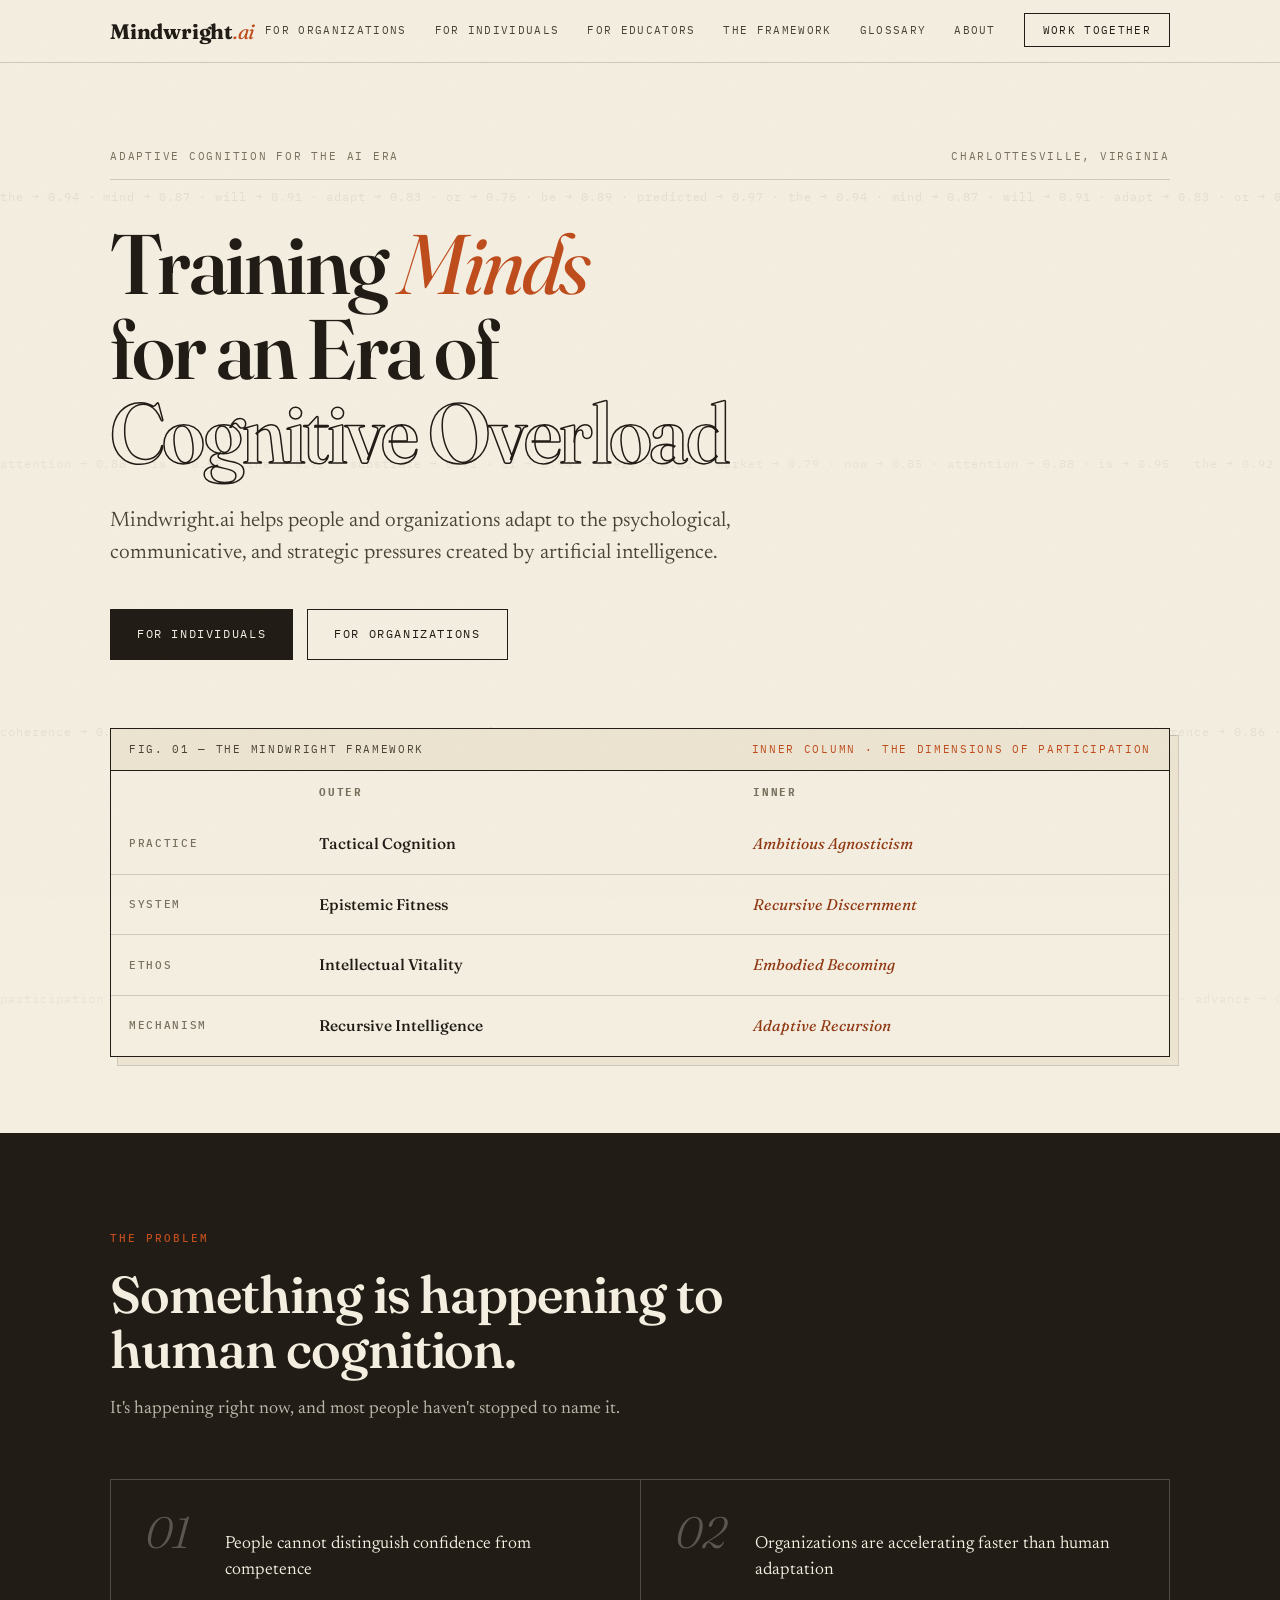
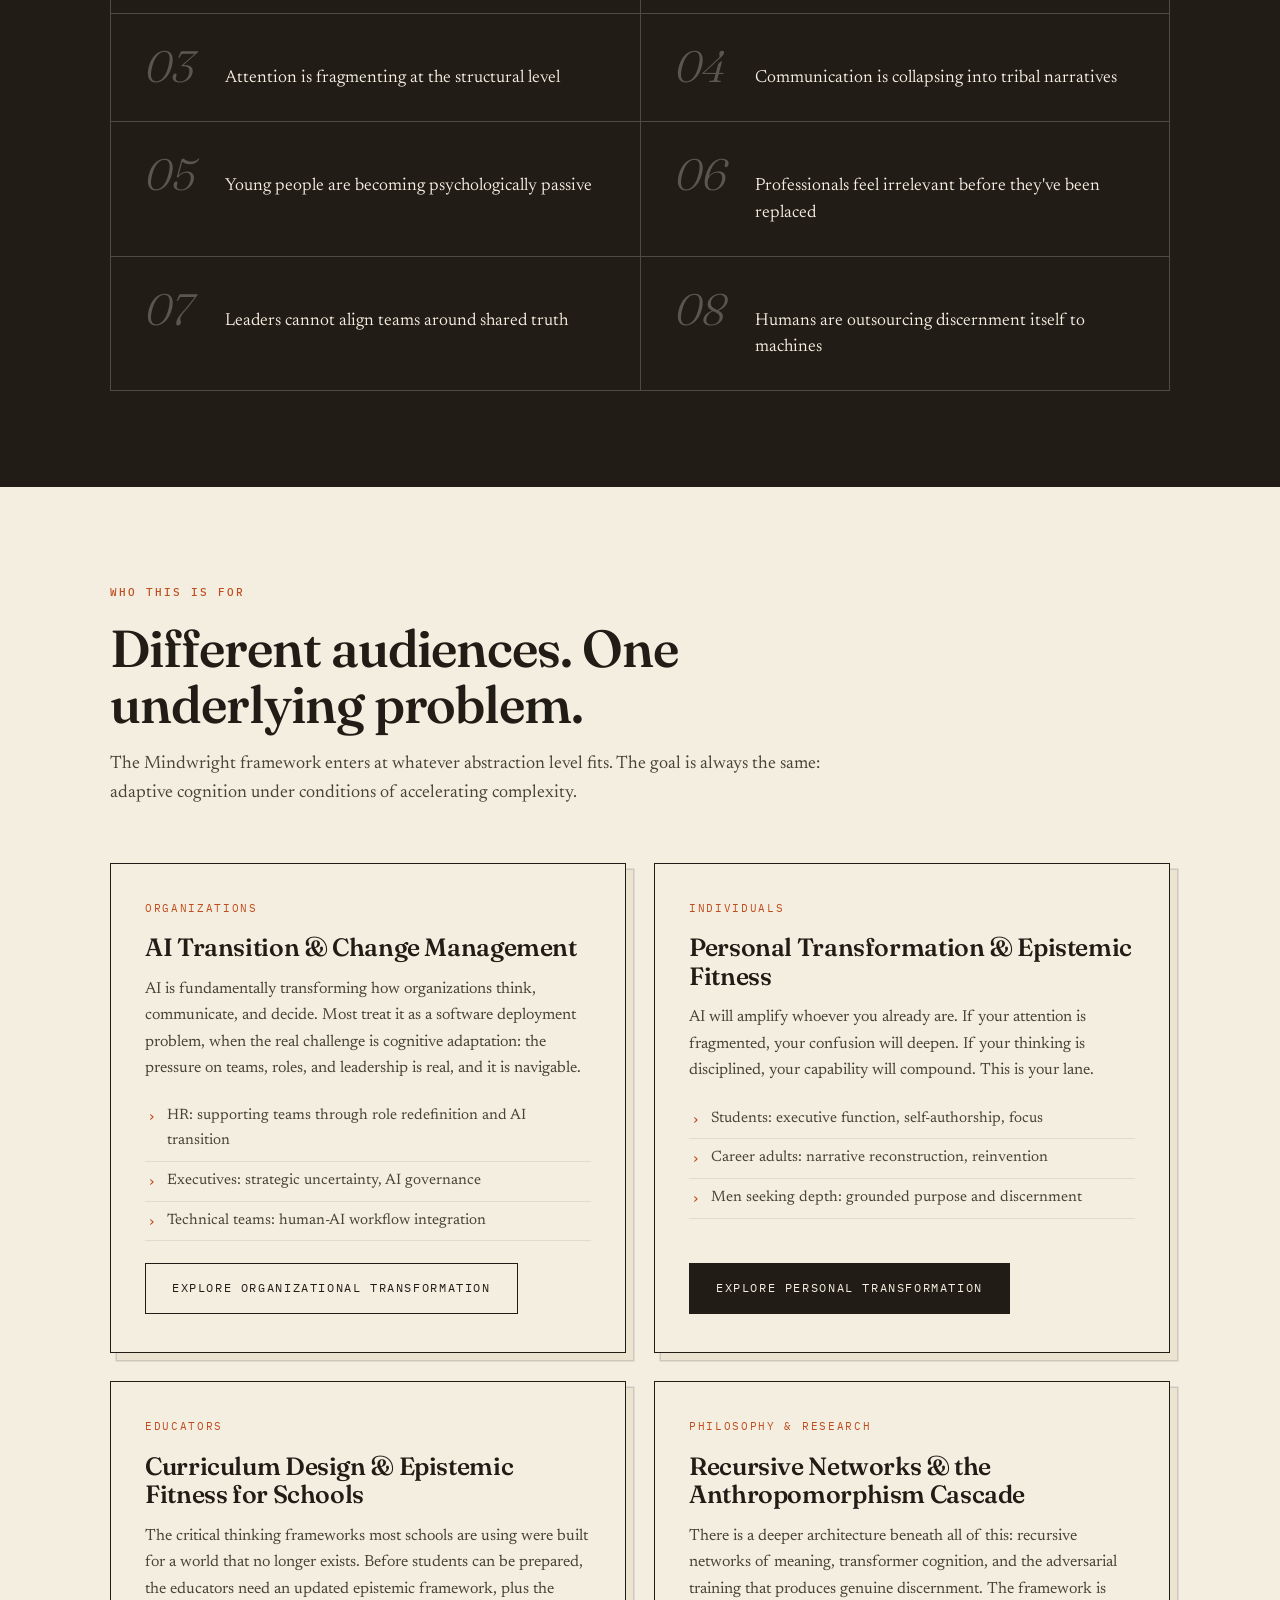
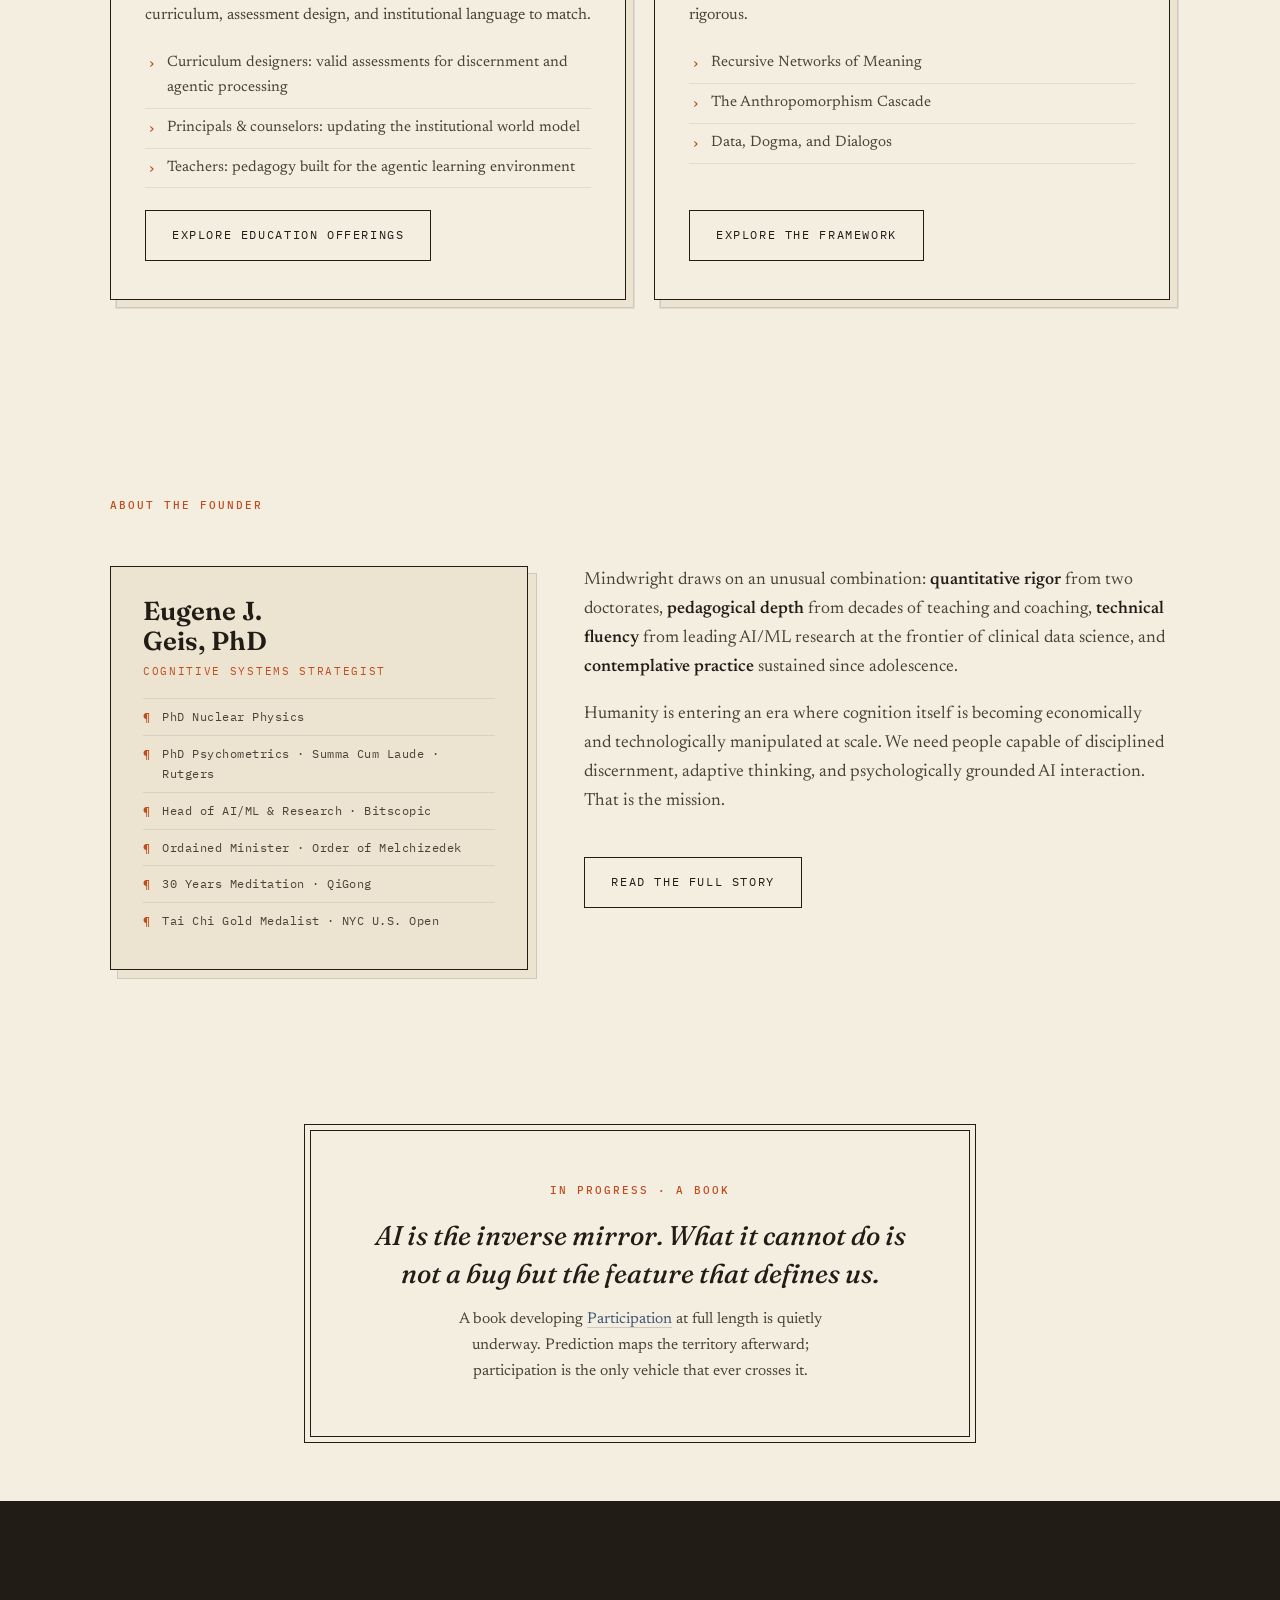
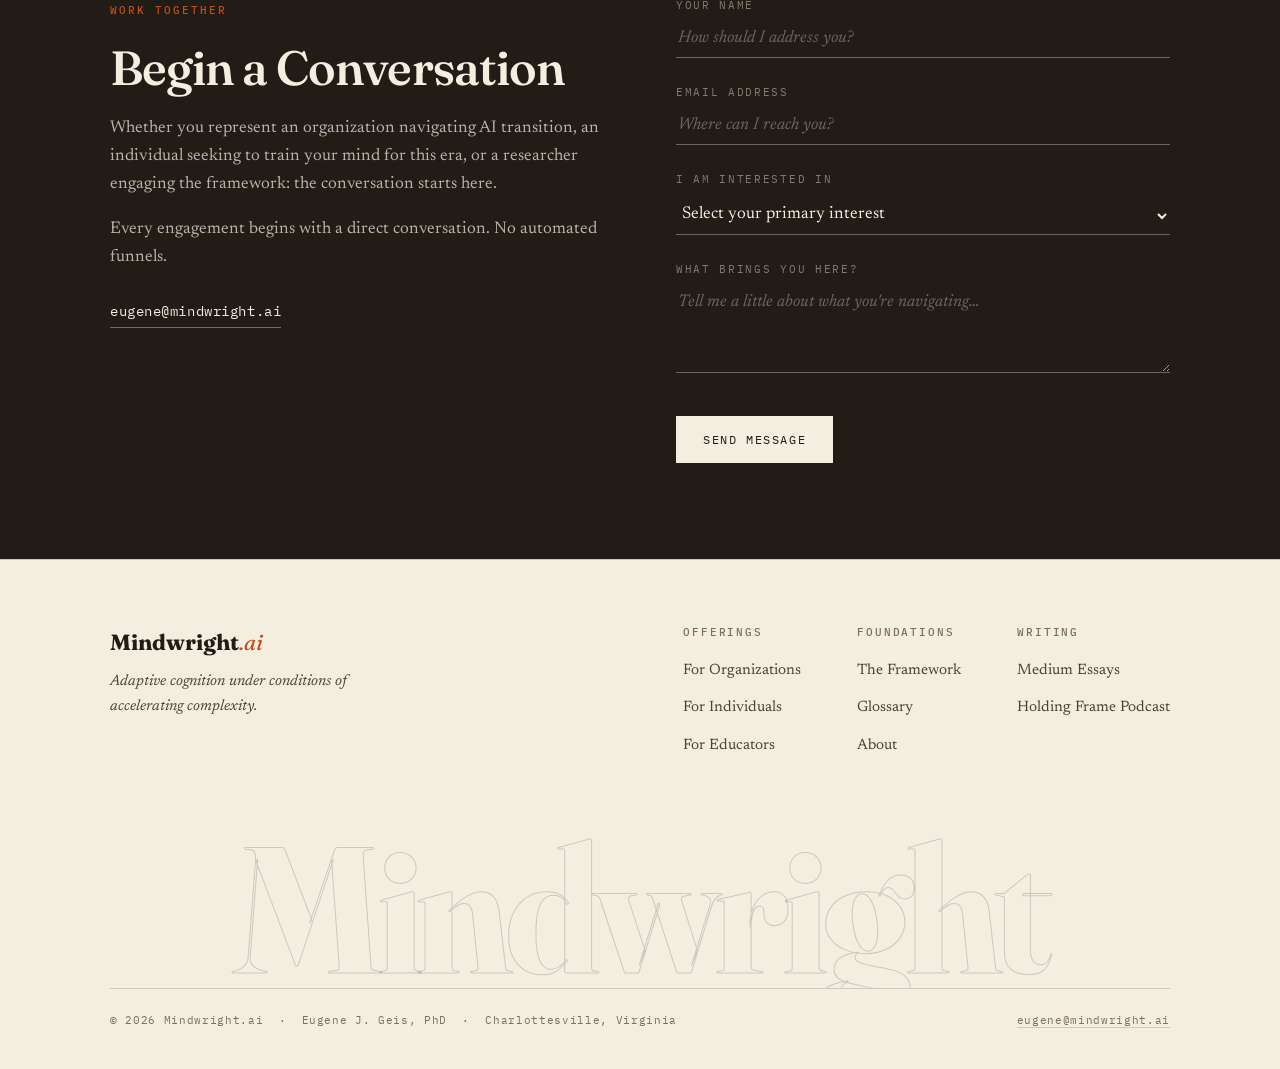
==== commit 097aec24: "Rename Cognitive Martial Arts to Tactical Cognition Updates the term across the framework, glossary," ====
--- a/index.html
+++ b/index.html
@@ -71,7 +71,7 @@
           <tr><th></th><th>Outer</th><th>Inner</th></tr>
         </thead>
         <tbody>
-          <tr><th>Practice</th><td class="outer">Cognitive Martial Arts</td><td class="inner">Ambitious Agnosticism</td></tr>
+          <tr><th>Practice</th><td class="outer">Tactical Cognition</td><td class="inner">Ambitious Agnosticism</td></tr>
           <tr><th>System</th><td class="outer">Epistemic Fitness</td><td class="inner">Recursive Discernment</td></tr>
           <tr><th>Ethos</th><td class="outer">Intellectual Vitality</td><td class="inner">Embodied Becoming</td></tr>
           <tr><th>Mechanism</th><td class="outer">Recursive Intelligence</td><td class="inner">Adaptive Recursion</td></tr>
@@ -268,7 +268,7 @@
               <option value="Curriculum design / education">Curriculum design / education</option>
               <option value="Student development">Student development</option>
               <option value="Career transformation">Career transformation</option>
-              <option value="Cognitive martial arts / personal practice">Cognitive martial arts / personal practice</option>
+              <option value="Tactical cognition / personal practice">Tactical cognition / personal practice</option>
               <option value="Speaking engagement">Speaking engagement</option>
               <option value="Workshop">Workshop</option>
               <option value="Research / framework">Research / framework</option>
--- a/css/style.css
+++ b/css/style.css
@@ -377,13 +377,45 @@
 .specimen td.outer { font-family: var(--font-display); font-weight: 500; width: 41%; }
 .specimen td.inner { font-family: var(--font-display); font-style: italic; font-weight: 420; color: var(--ember-deep); width: 41%; }
 .specimen tbody tr { transition: background .14s, color .14s; }
-.specimen tbody tr:hover { background: var(--ink); }
-.specimen tbody tr:hover th { color: var(--paper-2); }
-.specimen tbody tr:hover td.outer { color: var(--paper); }
-.specimen tbody tr:hover td.inner { color: var(--ember); }
+@media (hover: hover) {
+  .specimen tbody tr:hover { background: var(--ink); }
+  .specimen tbody tr:hover th { color: var(--paper-2); }
+  .specimen tbody tr:hover td.outer { color: var(--paper); }
+  .specimen tbody tr:hover td.inner { color: var(--ember); }
+}
+
+/* Below 640px three columns have nowhere to go, so each row becomes a
+   stacked entry: row name as the heading, outer and inner labelled beneath. */
 @media (max-width: 640px) {
-  .specimen th, .specimen td { padding: 12px 12px; font-size: 13.5px; }
-  .specimen tbody th { display: none; }
+  .specimen-caption { padding: 11px 15px; font-size: 9.5px; letter-spacing: 0.12em; }
+  .specimen thead { display: none; }
+  .specimen table, .specimen tbody, .specimen tbody tr,
+  .specimen tbody th, .specimen tbody td { display: block; width: auto; }
+  .specimen tbody th, .specimen tbody td { padding: 0; border-bottom: none; }
+  .specimen tbody td.outer, .specimen tbody td.inner { width: auto; }
+
+  .specimen tbody tr { padding: 15px 16px 17px; border-bottom: 1px solid var(--hair); }
+  .specimen tbody tr:last-child { border-bottom: none; }
+
+  .specimen tbody th { font-size: 10px; color: var(--ember); margin-bottom: 10px; }
+
+  .specimen tbody td {
+    display: grid;
+    grid-template-columns: 42px minmax(0, 1fr);
+    gap: 12px;
+    align-items: baseline;
+    font-size: 16.5px;
+    line-height: 1.26;
+  }
+  .specimen tbody td + td { margin-top: 8px; }
+  .specimen tbody td::before {
+    font-family: var(--font-mono);
+    font-size: 9.5px; letter-spacing: 0.14em; text-transform: uppercase;
+    font-style: normal; font-weight: 400;
+    color: var(--ink-3);
+  }
+  .specimen tbody td.outer::before { content: "Outer"; }
+  .specimen tbody td.inner::before { content: "Inner"; }
 }
 
 /* ── PROBLEM GRID (ink) ──────────────────────────────── */
@@ -422,12 +454,14 @@
 .card-grid--2 { grid-template-columns: 1fr 1fr; }
 @media (max-width: 980px) { .card-grid { grid-template-columns: 1fr 1fr; } }
 @media (max-width: 720px) { .card-grid, .card-grid--2 { grid-template-columns: 1fr; } }
+@media (max-width: 400px) { .card { padding: 28px 22px 30px; } }
 .card {
   background: var(--paper);
   border: 1.5px solid var(--ink);
   padding: 36px 34px 38px;
   box-shadow: 7px 7px 0 rgba(33, 29, 22, 0.55);
   display: flex; flex-direction: column; align-items: flex-start;
+  min-width: 0; /* grid items default to min-width:auto and won't shrink to the track */
   transition: transform .18s ease, box-shadow .18s ease;
   /* cards keep paper identity even on ink plates */
   --text:       var(--ink);
